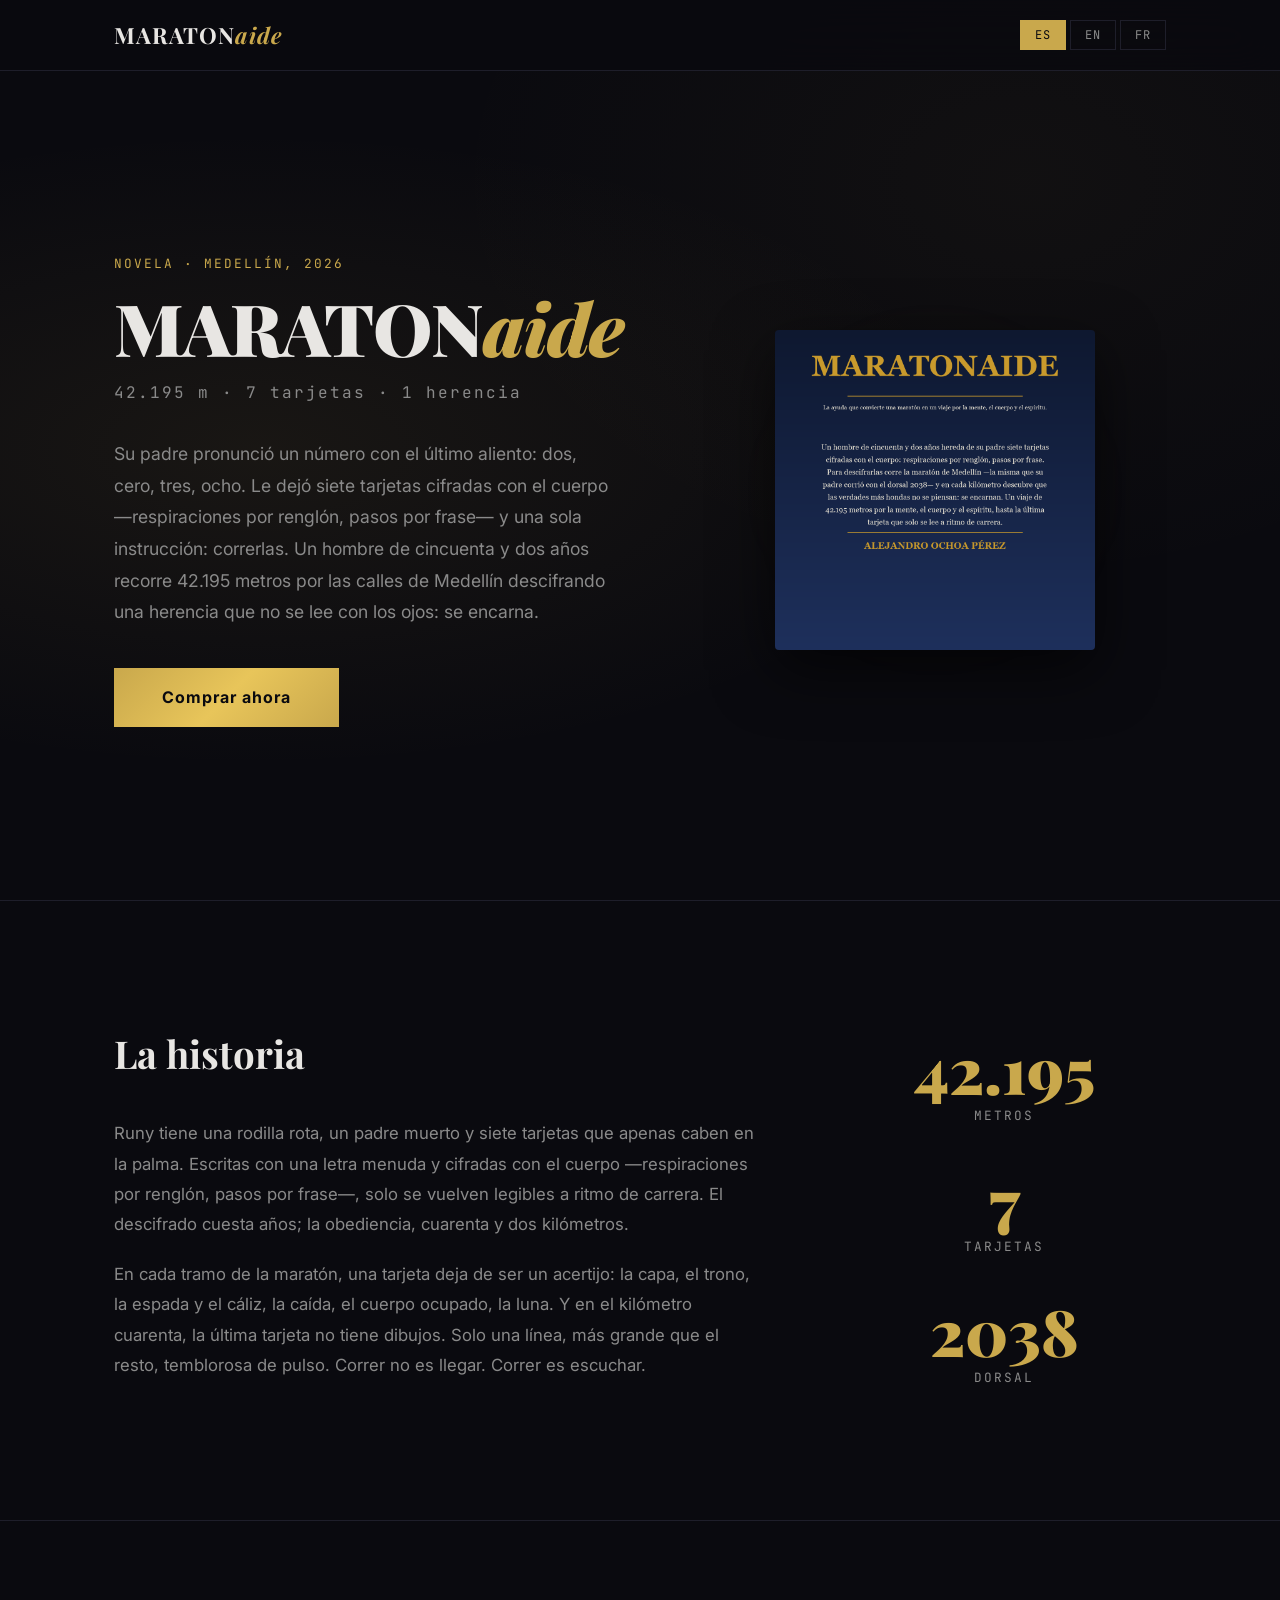
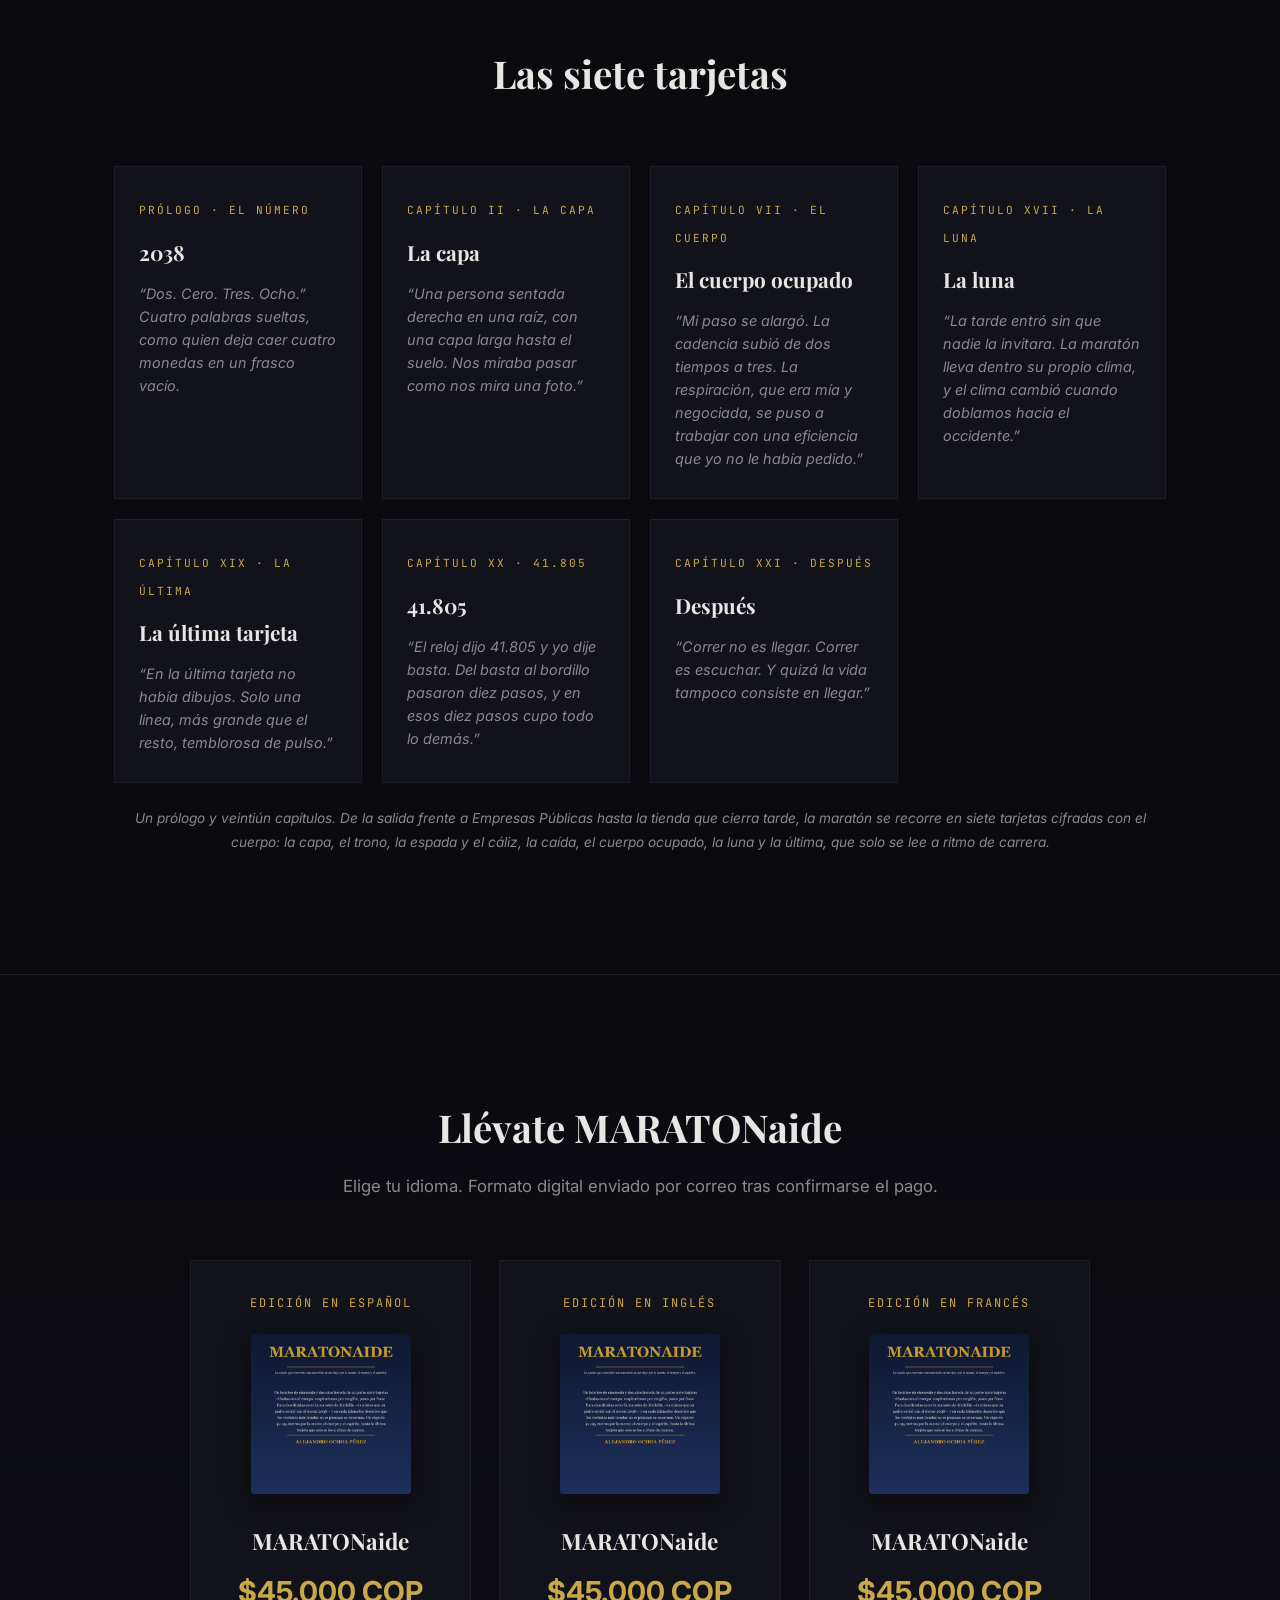
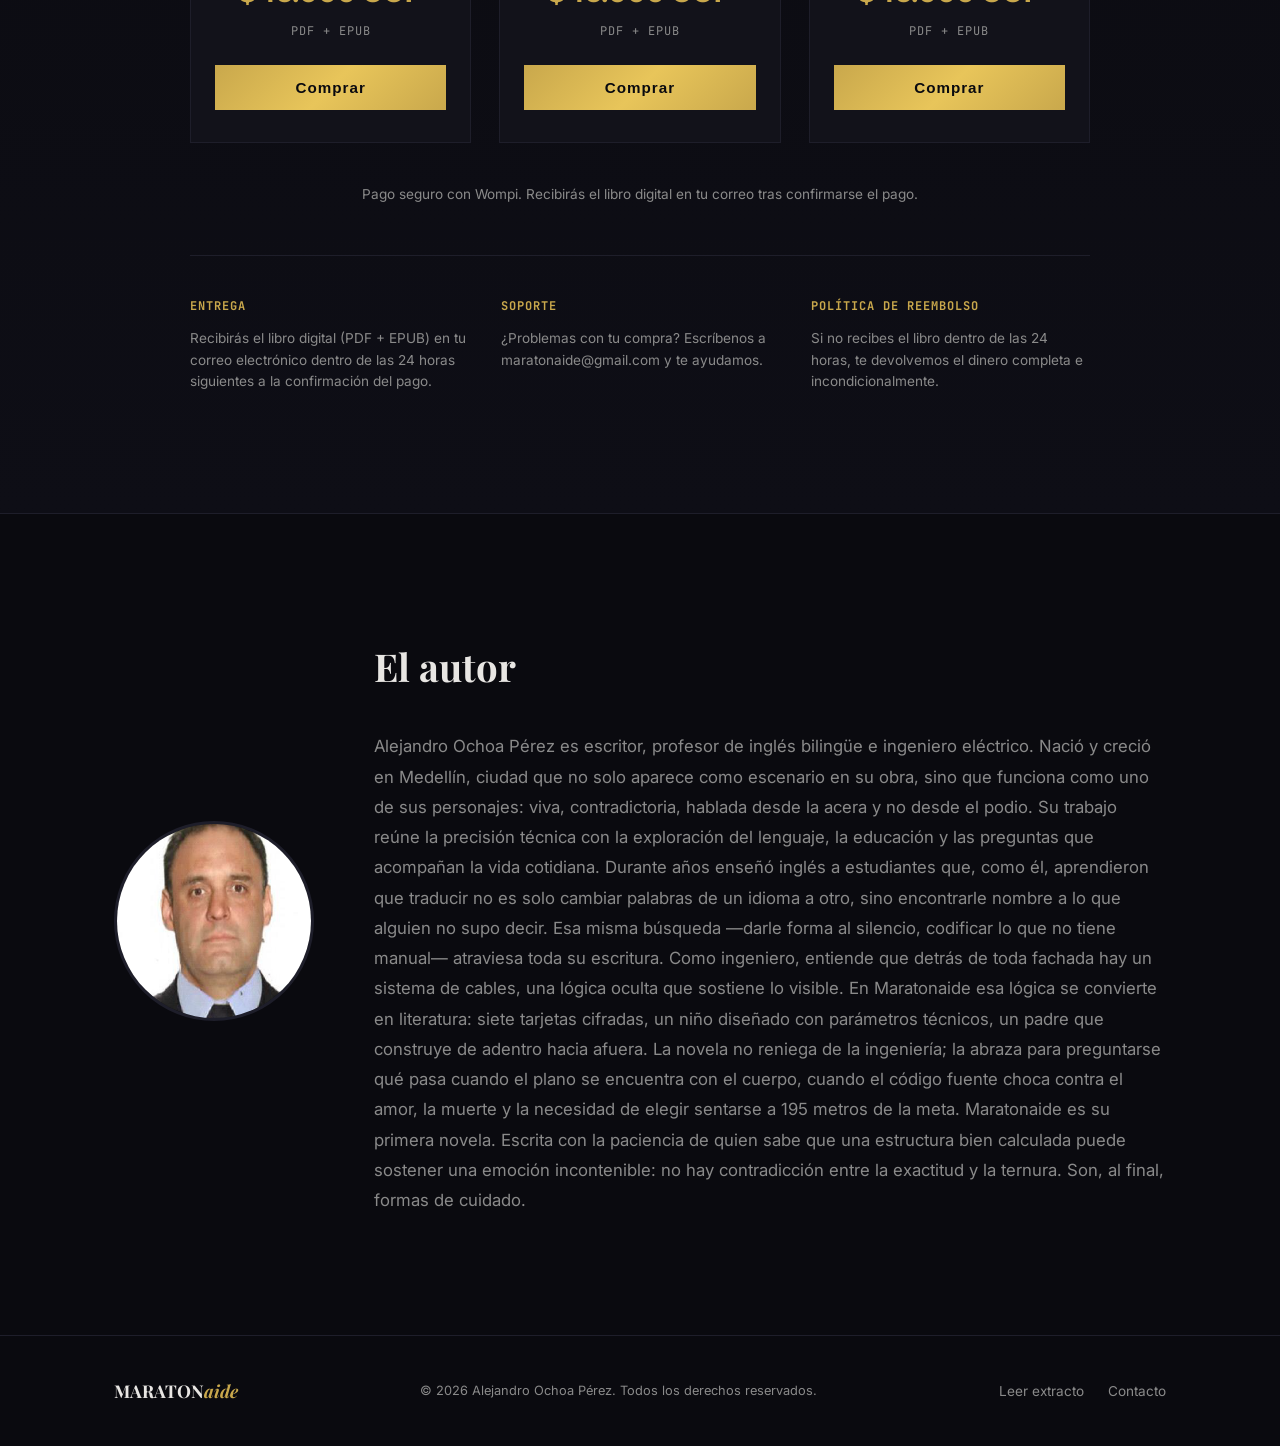
==== index.html @ 9de130ac "feat: actualizar shop a v4 — 7 tarjetas, 42.195 m, prólogo nuevo y portada" ====
<!DOCTYPE html>
<html lang="es">
<head>
    <meta charset="UTF-8">
    <meta name="viewport" content="width=device-width, initial-scale=1.0">
    <title data-es="MARATONaide — Novela" data-en="MARATONaide — A novel" data-fr="MARATONaide — Un roman">MARATONaide — Novela</title>
    <meta name="description" content="42.195 m · 7 tarjetas · 1 herencia. Un hijo descifra las tarjetas de su padre corriendo la maratón de Medellín. Compra MARATONaide en español, inglés o francés." data-es="42.195 m · 7 tarjetas · 1 herencia. Un hijo descifra las tarjetas de su padre corriendo la maratón de Medellín. Compra MARATONaide en español, inglés o francés." data-en="42.195 m · 7 cards · 1 inheritance. A son decodes his father's cards by running the Medellín marathon. Buy MARATONaide in Spanish, English, or French." data-fr="42,195 m · 7 cartes · 1 héritage. Un fils déchiffre les cartes de son père en courant le marathon de Medellín. Achetez MARATONaide en espagnol, anglais ou français.">
    <meta property="og:title" content="MARATONaide — Novela" data-es="MARATONaide — Novela" data-en="MARATONaide — A novel" data-fr="MARATONaide — Un roman">
    <meta property="og:description" content="42.195 m · 7 tarjetas · 1 herencia. Un corazón que late detrás de cada kilómetro." data-es="42.195 m · 7 tarjetas · 1 herencia. Un corazón que late detrás de cada kilómetro." data-en="42.195 m · 7 cards · 1 inheritance. A heart beating behind every kilometer." data-fr="42,195 m · 7 cartes · 1 héritage. Un cœur qui bat derrière chaque kilomètre.">
    <meta property="og:image" content="https://alejandro8aperez.github.io/Maratonaide-shop/cover.png">
    <meta property="og:type" content="website">
    <meta name="twitter:card" content="summary_large_image">
    <link rel="icon" type="image/png" href="cover.png">
    <link rel="preconnect" href="https://fonts.googleapis.com">
    <link rel="preconnect" href="https://fonts.gstatic.com" crossorigin>
    <link href="https://fonts.googleapis.com/css2?family=Playfair+Display:ital,wght@0,400;0,700;0,900;1,400&family=Inter:wght@300;400;500;600;700&family=JetBrains+Mono:wght@400;500&display=swap" rel="stylesheet">
    <link rel="stylesheet" href="css/style.css">
</head>
<body>

    <!-- NAVBAR -->
    <nav class="nav">
        <div class="nav-inner">
            <a href="#" class="nav-logo">MARATON<span>aide</span></a>
            <div class="nav-lang">
                <button class="lang-btn active" data-lang="es">ES</button>
                <button class="lang-btn" data-lang="en">EN</button>
                <button class="lang-btn" data-lang="fr">FR</button>
            </div>
        </div>
    </nav>

    <!-- HERO -->
    <section class="hero">
        <div class="hero-bg"></div>
        <div class="hero-content">
            <div class="hero-text">
                <p class="hero-tagline" data-es="Novela · Medellín, 2026" data-en="A novel · Medellín, 2026" data-fr="Un roman · Medellín, 2026">Novela · Medellín, 2026</p>
                <h1 class="hero-title">MARATON<span>aide</span></h1>
                <p class="hero-subtitle" data-es="42.195 m · 7 tarjetas · 1 herencia" data-en="42.195 m · 7 cards · 1 inheritance" data-fr="42,195 m · 7 cartes · 1 héritage">42.195 m · 7 tarjetas · 1 herencia</p>
                <p class="hero-desc" data-es="Su padre pronunció un número con el último aliento: dos, cero, tres, ocho. Le dejó siete tarjetas cifradas con el cuerpo —respiraciones por renglón, pasos por frase— y una sola instrucción: correrlas. Un hombre de cincuenta y dos años recorre 42.195 metros por las calles de Medellín descifrando una herencia que no se lee con los ojos: se encarna." data-en="His father uttered a number with his last breath: two, zero, three, eight. He left seven cards encoded with his body —breaths per line, steps per sentence— and a single instruction: run them. A fifty-two-year-old man runs 42.195 meters through the streets of Medellín, decoding an inheritance that cannot be read with the eyes: it must be lived." data-fr="Son père a prononcé un numéro avec son dernier souffle : deux, zéro, trois, huit. Il a laissé sept cartes chiffrées avec le corps —des respirations par ligne, des pas par phrase— et une seule consigne : les courir. Un homme de cinquante-deux ans parcourt 42,195 mètres dans les rues de Medellín, déchiffrant un héritage qui ne se lit pas avec les yeux : il s'incarne.">Su padre pronunció un número con el último aliento: dos, cero, tres, ocho. Le dejó siete tarjetas cifradas con el cuerpo —respiraciones por renglón, pasos por frase— y una sola instrucción: correrlas. Un hombre de cincuenta y dos años recorre 42.195 metros por las calles de Medellín descifrando una herencia que no se lee con los ojos: se encarna.</p>
                <a href="#comprar" class="hero-cta" data-es="Comprar ahora" data-en="Buy now" data-fr="Acheter maintenant">Comprar ahora</a>
            </div>
            <div class="hero-cover">
                <img src="cover.png" alt="MARATONaide — Portada" class="cover-img">
                <div class="cover-glow"></div>
            </div>
        </div>
    </section>

    <!-- ABOUT -->
    <section class="about" id="about">
        <div class="container">
            <div class="about-grid">
                <div class="about-text">
                    <h2 class="section-title" data-es="La historia" data-en="The story" data-fr="L'histoire">La historia</h2>
                    <p data-es="Runy tiene una rodilla rota, un padre muerto y siete tarjetas que apenas caben en la palma. Escritas con una letra menuda y cifradas con el cuerpo —respiraciones por renglón, pasos por frase—, solo se vuelven legibles a ritmo de carrera. El descifrado cuesta años; la obediencia, cuarenta y dos kilómetros." data-en="Runy has a broken knee, a dead father, and seven cards that barely fit in the palm of his hand. Written in small, slanted script and encoded with the body —breaths per line, steps per sentence— they only become legible at running pace. Decoding them takes years; obeying them takes forty-two kilometers." data-fr="Runy a un genou blessé, un père mort et sept cartes qui tiennent à peine dans la paume. Écrites d'une écriture menue et chiffrées avec le corps —des respirations par ligne, des pas par phrase—, elles ne deviennent lisibles qu'au rythme de la course. Les déchiffrer prend des années ; les obéir prend quarante-deux kilomètres.">Runy tiene una rodilla rota, un padre muerto y siete tarjetas que apenas caben en la palma. Escritas con una letra menuda y cifradas con el cuerpo —respiraciones por renglón, pasos por frase—, solo se vuelven legibles a ritmo de carrera. El descifrado cuesta años; la obediencia, cuarenta y dos kilómetros.</p>
                    <p data-es="En cada tramo de la maratón, una tarjeta deja de ser un acertijo: la capa, el trono, la espada y el cáliz, la caída, el cuerpo ocupado, la luna. Y en el kilómetro cuarenta, la última tarjeta no tiene dibujos. Solo una línea, más grande que el resto, temblorosa de pulso. Correr no es llegar. Correr es escuchar." data-en="Along the marathon, one card at a time stops being a riddle: the cape, the throne, the sword and the chalice, the fall, the occupied body, the moon. And at kilometer forty, the last card has no drawings. Only a line, larger than the rest, trembling with pulse. Running is not arriving. Running is listening." data-fr="Au fil du marathon, une carte après l'autre cesse d'être une énigme : la cape, le trône, l'épée et le calice, la chute, le corps occupé, la lune. Et au kilomètre quarante, la dernière carte ne porte aucun dessin. Seulement une ligne, plus grande que les autres, tremblante de pouls. Courir n'est pas arriver. Courir, c'est écouter.">En cada tramo de la maratón, una tarjeta deja de ser un acertijo: la capa, el trono, la espada y el cáliz, la caída, el cuerpo ocupado, la luna. Y en el kilómetro cuarenta, la última tarjeta no tiene dibujos. Solo una línea, más grande que el resto, temblorosa de pulso. Correr no es llegar. Correr es escuchar.</p>
                </div>
                <div class="about-stats">
                    <div class="stat">
                        <span class="stat-num">42.195</span>
                        <span class="stat-label" data-es="metros" data-en="meters" data-fr="mètres">metros</span>
                    </div>
                    <div class="stat">
                        <span class="stat-num">7</span>
                        <span class="stat-label" data-es="tarjetas" data-en="cards" data-fr="cartes">tarjetas</span>
                    </div>
                    <div class="stat">
                        <span class="stat-num">2038</span>
                        <span class="stat-label" data-es="dorsal" data-en="bib" data-fr="dossard">dorsal</span>
                    </div>
                </div>
            </div>
        </div>
    </section>

    <!-- LAS TARJETAS -->
    <section class="philosophers">
        <div class="container">
            <h2 class="section-title" data-es="Las siete tarjetas" data-en="The seven cards" data-fr="Les sept cartes">Las siete tarjetas</h2>
            <div class="phil-grid">
                <div class="phil-card">
                    <span class="phil-km" data-es="Prólogo · el número" data-en="Prologue · the number" data-fr="Prologue · le numéro">Prólogo · el número</span>
                    <h3 data-es="2038" data-en="2038" data-fr="2038">2038</h3>
                    <p class="phil-quote" data-es="&ldquo;Dos. Cero. Tres. Ocho.&rdquo; Cuatro palabras sueltas, como quien deja caer cuatro monedas en un frasco vacío." data-en="&ldquo;Two. Zero. Three. Eight.&rdquo; Four loose words, like dropping four coins into an empty jar." data-fr="&ldquo;Deux. Zéro. Trois. Huit.&rdquo; Quatre mots détachés, comme quatre pièces tombant dans un bocal vide.">&ldquo;Dos. Cero. Tres. Ocho.&rdquo; Cuatro palabras sueltas, como quien deja caer cuatro monedas en un frasco vacío.</p>
                </div>
                <div class="phil-card">
                    <span class="phil-km" data-es="Capítulo II · la capa" data-en="Chapter II · the cape" data-fr="Chapitre II · la cape">Capítulo II · la capa</span>
                    <h3 data-es="La capa" data-en="The cape" data-fr="La cape">La capa</h3>
                    <p class="phil-quote" data-es="&ldquo;Una persona sentada derecha en una raíz, con una capa larga hasta el suelo. Nos miraba pasar como nos mira una foto.&rdquo;" data-en="&ldquo;A person sitting upright on a root, a cape reaching the ground. They watched us pass as a photograph watches us.&rdquo;" data-fr="&ldquo;Une personne assise bien droite sur une racine, une cape traînant jusqu'au sol. Elle nous regardait passer comme une photo nous regarde.&rdquo;">&ldquo;Una persona sentada derecha en una raíz, con una capa larga hasta el suelo. Nos miraba pasar como nos mira una foto.&rdquo;</p>
                </div>
                <div class="phil-card">
                    <span class="phil-km" data-es="Capítulo VII · el cuerpo" data-en="Chapter VII · the body" data-fr="Chapitre VII · le corps">Capítulo VII · el cuerpo</span>
                    <h3 data-es="El cuerpo ocupado" data-en="The occupied body" data-fr="Le corps occupé">El cuerpo ocupado</h3>
                    <p class="phil-quote" data-es="&ldquo;Mi paso se alargó. La cadencia subió de dos tiempos a tres. La respiración, que era mía y negociada, se puso a trabajar con una eficiencia que yo no le había pedido.&rdquo;" data-en="&ldquo;My stride lengthened. The cadence rose from two beats to three. My breathing, mine and negotiated, started working with an efficiency I had never asked of it.&rdquo;" data-fr="&ldquo;Ma foulée s'allongea. La cadence passa de deux à trois temps. Ma respiration, mienne et négociée, se mit à travailler avec une efficacité que je ne lui avais jamais demandée.&rdquo;">&ldquo;Mi paso se alargó. La cadencia subió de dos tiempos a tres. La respiración, que era mía y negociada, se puso a trabajar con una eficiencia que yo no le había pedido.&rdquo;</p>
                </div>
                <div class="phil-card">
                    <span class="phil-km" data-es="Capítulo XVII · la luna" data-en="Chapter XVII · the moon" data-fr="Chapitre XVII · la lune">Capítulo XVII · la luna</span>
                    <h3 data-es="La luna" data-en="The moon" data-fr="La lune">La luna</h3>
                    <p class="phil-quote" data-es="&ldquo;La tarde entró sin que nadie la invitara. La maratón lleva dentro su propio clima, y el clima cambió cuando doblamos hacia el occidente.&rdquo;" data-en="&ldquo;The afternoon came in uninvited. The marathon carries its own weather, and the weather changed as we turned west.&rdquo;" data-fr="&ldquo;L'après-midi entra sans que personne ne l'invite. Le marathon porte son propre climat, et le climat changea quand nous avons tourné vers l'ouest.&rdquo;">&ldquo;La tarde entró sin que nadie la invitara. La maratón lleva dentro su propio clima, y el clima cambió cuando doblamos hacia el occidente.&rdquo;</p>
                </div>
                <div class="phil-card">
                    <span class="phil-km" data-es="Capítulo XIX · la última" data-en="Chapter XIX · the last one" data-fr="Chapitre XIX · la dernière">Capítulo XIX · la última</span>
                    <h3 data-es="La última tarjeta" data-en="The last card" data-fr="La dernière carte">La última tarjeta</h3>
                    <p class="phil-quote" data-es="&ldquo;En la última tarjeta no había dibujos. Solo una línea, más grande que el resto, temblorosa de pulso.&rdquo;" data-en="&ldquo;The last card had no drawings. Only a line, larger than the rest, trembling with pulse.&rdquo;" data-fr="&ldquo;La dernière carte ne portait aucun dessin. Seulement une ligne, plus grande que les autres, tremblante de pouls.&rdquo;">&ldquo;En la última tarjeta no había dibujos. Solo una línea, más grande que el resto, temblorosa de pulso.&rdquo;</p>
                </div>
                <div class="phil-card">
                    <span class="phil-km" data-es="Capítulo XX · 41.805" data-en="Chapter XX · 41.805" data-fr="Chapitre XX · 41,805">Capítulo XX · 41.805</span>
                    <h3 data-es="41.805" data-en="41.805" data-fr="41 805">41.805</h3>
                    <p class="phil-quote" data-es="&ldquo;El reloj dijo 41.805 y yo dije basta. Del basta al bordillo pasaron diez pasos, y en esos diez pasos cupo todo lo demás.&rdquo;" data-en="&ldquo;The clock said 41.805 and I said enough. From that enough to the curb took ten steps, and in those ten steps everything else fit.&rdquo;" data-fr="&ldquo;La montre dit 41 805 et je dis ça suffit. Du suffit au trottoir, dix pas, et dans ces dix pas tiendrait tout le reste.&rdquo;">&ldquo;El reloj dijo 41.805 y yo dije basta. Del basta al bordillo pasaron diez pasos, y en esos diez pasos cupo todo lo demás.&rdquo;</p>
                </div>
                <div class="phil-card">
                    <span class="phil-km" data-es="Capítulo XXI · después" data-en="Chapter XXI · after" data-fr="Chapitre XXI · après">Capítulo XXI · después</span>
                    <h3 data-es="Después" data-en="After" data-fr="Après">Después</h3>
                    <p class="phil-quote" data-es="&ldquo;Correr no es llegar. Correr es escuchar. Y quizá la vida tampoco consiste en llegar.&rdquo;" data-en="&ldquo;Running is not arriving. Running is listening. And perhaps life is not about arriving either.&rdquo;" data-fr="&ldquo;Courir n'est pas arriver. Courir, c'est écouter. Et peut-être la vie non plus ne consiste-t-elle pas à arriver.&rdquo;">&ldquo;Correr no es llegar. Correr es escuchar. Y quizá la vida tampoco consiste en llegar.&rdquo;</p>
                </div>
            </div>
            <p class="phil-more" data-es="Un prólogo y veintiún capítulos. De la salida frente a Empresas Públicas hasta la tienda que cierra tarde, la maratón se recorre en siete tarjetas cifradas con el cuerpo: la capa, el trono, la espada y el cáliz, la caída, el cuerpo ocupado, la luna y la última, que solo se lee a ritmo de carrera." data-en="A prologue and twenty-one chapters. From the start in front of Empresas Públicas to the shop that closes late, the marathon unfolds in seven cards encoded with the body: the cape, the throne, the sword and the chalice, the fall, the occupied body, the moon, and the last one, readable only at running pace." data-fr="Un prologue et vingt-et-un chapitres. Du départ devant Empresas Públicas jusqu'à la boutique qui ferme tard, le marathon se déroule en sept cartes chiffrées avec le corps : la cape, le trône, l'épée et le calice, la chute, le corps occupé, la lune et la dernière, lisible seulement au rythme de la course.">Un prólogo y veintiún capítulos. De la salida frente a Empresas Públicas hasta la tienda que cierra tarde, la maratón se recorre en siete tarjetas cifradas con el cuerpo: la capa, el trono, la espada y el cáliz, la caída, el cuerpo ocupado, la luna y la última, que solo se lee a ritmo de carrera.</p>
        </div>
    </section>

    <!-- BUY -->
    <section class="buy" id="comprar">
        <div class="container">
            <h2 class="section-title" data-es="Llévate MARATONaide" data-en="Take MARATONaide home" data-fr="Emportez MARATONaide">Llévate MARATONaide</h2>
            <p class="buy-subtitle" data-es="Elige tu idioma. Formato digital enviado por correo tras confirmarse el pago." data-en="Choose your language. Digital format sent by email once payment is confirmed." data-fr="Choisissez votre langue. Format numérique envoyé par e-mail une fois le paiement confirmé.">Elige tu idioma. Formato digital enviado por correo tras confirmarse el pago.</p>

            <div class="buy-cards">
                <!-- Spanish -->
                <div class="buy-card">
                    <div class="buy-card-lang" data-es="Edición en español" data-en="Spanish edition" data-fr="Édition espagnole">Edición en español</div>
                    <div class="buy-card-cover">
                        <img src="cover.png" alt="MARATONaide — Español">
                    </div>
                    <h3>MARATONaide</h3>
                    <p class="buy-card-price" data-es="$45.000 COP" data-en="Price at Wompi" data-fr="Prix sur Wompi">$45.000 COP</p>
                    <p class="buy-card-format" data-es="PDF + EPUB" data-en="PDF + EPUB" data-fr="PDF + EPUB">PDF + EPUB</p>
                    <button class="buy-btn" data-product="maratonaide-es" onclick="checkout('es')">
                        <span data-es="Comprar" data-en="Buy" data-fr="Acheter">Comprar</span>
                    </button>
                </div>

                <!-- English -->
                <div class="buy-card">
                    <div class="buy-card-lang" data-es="Edición en inglés" data-en="English edition" data-fr="Édition anglaise">Edición en inglés</div>
                    <div class="buy-card-cover">
                        <img src="cover.png" alt="MARATONaide — English">
                    </div>
                    <h3>MARATONaide</h3>
                    <p class="buy-card-price" data-es="$45.000 COP" data-en="$45.000 COP" data-fr="$45.000 COP">$45.000 COP</p>
                    <p class="buy-card-format" data-es="PDF + EPUB" data-en="PDF + EPUB" data-fr="PDF + EPUB">PDF + EPUB</p>
                    <button class="buy-btn" data-product="maratonaide-en" onclick="checkout('en')">
                        <span data-es="Comprar" data-en="Buy" data-fr="Acheter">Comprar</span>
                    </button>
                </div>

                <!-- French -->
                <div class="buy-card">
                    <div class="buy-card-lang" data-es="Edición en francés" data-en="French edition" data-fr="Édition française">Edición en francés</div>
                    <div class="buy-card-cover">
                        <img src="cover.png" alt="MARATONaide — Français">
                    </div>
                    <h3>MARATONaide</h3>
                    <p class="buy-card-price" data-es="$45.000 COP" data-en="$45.000 COP" data-fr="$45.000 COP">$45.000 COP</p>
                    <p class="buy-card-format" data-es="PDF + EPUB" data-en="PDF + EPUB" data-fr="PDF + EPUB">PDF + EPUB</p>
                    <button class="buy-btn" data-product="maratonaide-fr" onclick="checkout('fr')">
                        <span data-es="Comprar" data-en="Buy" data-fr="Acheter">Comprar</span>
                    </button>
                </div>
            </div>

            <p class="buy-note" data-es="Pago seguro con Wompi. Recibirás el libro digital en tu correo tras confirmarse el pago." data-en="Secure payment with Wompi. You will receive the digital book by email once payment is confirmed." data-fr="Paiement sécurisé avec Wompi. Vous recevrez le livre numérique par e-mail une fois le paiement confirmé.">Pago seguro con Wompi. Recibirás el libro digital en tu correo tras confirmarse el pago.</p>

            <div class="delivery-info">
                <div class="delivery-item">
                    <h4 data-es="Entrega" data-en="Delivery" data-fr="Livraison">Entrega</h4>
                    <p data-es="Recibirás el libro digital (PDF + EPUB) en tu correo electrónico dentro de las 24 horas siguientes a la confirmación del pago." data-en="You will receive the digital book (PDF + EPUB) in your email within 24 hours of payment confirmation." data-fr="Vous recevrez le livre numérique (PDF + EPUB) dans votre e-mail dans les 24 heures suivant la confirmation du paiement.">Recibirás el libro digital (PDF + EPUB) en tu correo electrónico dentro de las 24 horas siguientes a la confirmación del pago.</p>
                </div>
                <div class="delivery-item">
                    <h4 data-es="Soporte" data-en="Support" data-fr="Support">Soporte</h4>
                    <p data-es="¿Problemas con tu compra? Escríbenos a maratonaide@gmail.com y te ayudamos." data-en="Problems with your purchase? Write to us at maratonaide@gmail.com and we'll help." data-fr="Problème avec votre achat ? Écrivez-nous à maratonaide@gmail.com et nous vous aiderons.">¿Problemas con tu compra? Escríbenos a maratonaide@gmail.com y te ayudamos.</p>
                </div>
                <div class="delivery-item">
                    <h4 data-es="Política de reembolso" data-en="Refund policy" data-fr="Politique de remboursement">Política de reembolso</h4>
                    <p data-es="Si no recibes el libro dentro de las 24 horas, te devolvemos el dinero completa e incondicionalmente." data-en="If you don't receive the book within 24 hours, we will refund your money in full and unconditionally." data-fr="Si vous ne recevez pas le livre sous 24 heures, nous vous rembourserons intégralement et sans condition.">Si no recibes el libro dentro de las 24 horas, te devolvemos el dinero completa e incondicionalmente.</p>
                </div>
            </div>
        </div>
    </section>

    <!-- AUTHOR -->
    <section class="author">
        <div class="container">
            <div class="author-grid">
                <div class="author-img">
                    <img src="author.png" alt="Alejandro Ochoa Pérez">
                </div>
                <div class="author-text">
                    <h2 class="section-title" data-es="El autor" data-en="The author" data-fr="L'auteur">El autor</h2>
                    <p data-es="Alejandro Ochoa Pérez es escritor, profesor de inglés bilingüe e ingeniero eléctrico. Nació y creció en Medellín, ciudad que no solo aparece como escenario en su obra, sino que funciona como uno de sus personajes: viva, contradictoria, hablada desde la acera y no desde el podio. Su trabajo reúne la precisión técnica con la exploración del lenguaje, la educación y las preguntas que acompañan la vida cotidiana. Durante años enseñó inglés a estudiantes que, como él, aprendieron que traducir no es solo cambiar palabras de un idioma a otro, sino encontrarle nombre a lo que alguien no supo decir. Esa misma búsqueda —darle forma al silencio, codificar lo que no tiene manual— atraviesa toda su escritura. Como ingeniero, entiende que detrás de toda fachada hay un sistema de cables, una lógica oculta que sostiene lo visible. En Maratonaide esa lógica se convierte en literatura: siete tarjetas cifradas, un niño diseñado con parámetros técnicos, un padre que construye de adentro hacia afuera. La novela no reniega de la ingeniería; la abraza para preguntarse qué pasa cuando el plano se encuentra con el cuerpo, cuando el código fuente choca contra el amor, la muerte y la necesidad de elegir sentarse a 195 metros de la meta. Maratonaide es su primera novela. Escrita con la paciencia de quien sabe que una estructura bien calculada puede sostener una emoción incontenible: no hay contradicción entre la exactitud y la ternura. Son, al final, formas de cuidado." data-en="Alejandro Ochoa Pérez is a writer, a bilingual English teacher, and an electrical engineer. He was born and raised in Medellín, a city that is not just the setting of his work but functions as one of its characters: alive, contradictory, spoken from the sidewalk rather than the podium. His work brings together technical precision with an exploration of language, education, and the questions that accompany everyday life. For years he taught English to students who, like him, learned that translating is not just changing words from one language to another — it is giving a name to what someone could not say. That same search —giving shape to silence, encoding what has no manual— runs through all his writing. As an engineer, he understands that behind every façade lies a system of wires, a hidden logic holding the visible together. In Maratonaide that logic becomes literature: seven encoded cards, a boy designed with technical parameters, a father who builds from the inside out. The novel does not renounce engineering; it embraces it to ask what happens when the blueprint meets the body, when source code collides with love, death, and the need to choose to sit 195 meters from the finish line. Maratonaide is his first novel. Written with the patience of one who knows a well-calculated structure can hold an unstoppable emotion: there is no contradiction between exactness and tenderness. In the end, they are both forms of care." data-fr="Alejandro Ochoa Pérez est écrivain, professeur d'anglais bilingue et ingénieur électricien. Il est né et a grandi à Medellín, une ville qui n'est pas seulement le décor de son œuvre mais fonctionne comme un de ses personnages : vivante, contradictoire, parlée depuis le trottoir et non depuis l'estrade. Son travail réunit la précision technique et l'exploration du langage, de l'éducation et des questions qui accompagnent la vie quotidienne. Pendant des années, il a enseigné l'anglais à des étudiants qui, comme lui, ont appris que traduire ne consiste pas seulement à changer des mots d'une langue à l'autre, mais à donner un nom à ce que quelqu'un n'a pas su dire. Cette même quête —donner forme au silence, encoder ce qui n'a pas de manuel— traverse toute son écriture. En tant qu'ingénieur, il comprend que derrière chaque façade se cache un système de câbles, une logique invisible qui soutient le visible. Dans Maratonaide, cette logique devient littérature : sept cartes chiffrées, un enfant conçu avec des paramètres techniques, un père qui construit de l'intérieur vers l'extérieur. Le roman ne renie pas l'ingénierie ; il l'embrasse pour se demander ce qui se passe quand le plan rencontre le corps, quand le code source se heurte à l'amour, à la mort et à la nécessité de choisir de s'asseoir à 195 mètres de l'arrivée. Maratonaide est son premier roman. Écrit avec la patience de celui qui sait qu'une structure bien calculée peut soutenir une émotion irrépressible : il n'y a pas de contradiction entre l'exactitude et la tendresse. Ce sont, au final, des formes de soin.">Alejandro Ochoa Pérez es escritor, profesor de inglés bilingüe e ingeniero eléctrico. Nació y creció en Medellín, ciudad que no solo aparece como escenario en su obra, sino que funciona como uno de sus personajes: viva, contradictoria, hablada desde la acera y no desde el podio. Su trabajo reúne la precisión técnica con la exploración del lenguaje, la educación y las preguntas que acompañan la vida cotidiana. Durante años enseñó inglés a estudiantes que, como él, aprendieron que traducir no es solo cambiar palabras de un idioma a otro, sino encontrarle nombre a lo que alguien no supo decir. Esa misma búsqueda —darle forma al silencio, codificar lo que no tiene manual— atraviesa toda su escritura. Como ingeniero, entiende que detrás de toda fachada hay un sistema de cables, una lógica oculta que sostiene lo visible. En Maratonaide esa lógica se convierte en literatura: siete tarjetas cifradas, un niño diseñado con parámetros técnicos, un padre que construye de adentro hacia afuera. La novela no reniega de la ingeniería; la abraza para preguntarse qué pasa cuando el plano se encuentra con el cuerpo, cuando el código fuente choca contra el amor, la muerte y la necesidad de elegir sentarse a 195 metros de la meta. Maratonaide es su primera novela. Escrita con la paciencia de quien sabe que una estructura bien calculada puede sostener una emoción incontenible: no hay contradicción entre la exactitud y la ternura. Son, al final, formas de cuidado.</p>
                </div>
            </div>
        </div>
    </section>

    <!-- FOOTER -->
    <footer class="footer">
        <div class="container">
            <div class="footer-inner">
                <p class="footer-logo">MARATON<span>aide</span></p>
                <p class="footer-copy" data-es="&copy; 2026 Alejandro Ochoa Pérez. Todos los derechos reservados." data-en="&copy; 2026 Alejandro Ochoa Pérez. All rights reserved." data-fr="&copy; 2026 Alejandro Ochoa Pérez. Tous droits réservés.">&copy; 2026 Alejandro Ochoa Pérez. Todos los derechos reservados.</p>
                <div class="footer-links">
                    <a href="prologo.html" data-es="Leer extracto" data-en="Read excerpt" data-fr="Lire un extrait">Leer extracto</a>
                    <a href="mailto:maratonaide@gmail.com" data-es="Contacto" data-en="Contact" data-fr="Contact">Contacto</a>
                </div>
            </div>
        </div>
    </footer>

    <!-- ORDER MODAL -->
    <div id="order-modal" class="modal" style="display:none;" role="dialog" aria-modal="true" aria-labelledby="order-modal-title">
        <div class="modal-overlay" onclick="closeModal()"></div>
        <div class="modal-content">
            <button class="modal-close" type="button" aria-label="Cerrar" data-aria-label-es="Cerrar" data-aria-label-en="Close" data-aria-label-fr="Fermer" onclick="closeModal()">&times;</button>
            <h3 id="order-modal-title" class="modal-title" data-es="Completar pedido" data-en="Complete order" data-fr="Finaliser la commande">Completar pedido</h3>
            <p class="modal-subtitle" data-es="Indica a qué correo enviaremos tu libro digital cuando Wompi confirme el pago." data-en="Tell us where to send your digital book once Wompi confirms payment." data-fr="Indiquez où envoyer votre livre numérique une fois le paiement confirmé par Wompi.">Indica a qué correo enviaremos tu libro digital cuando Wompi confirme el pago.</p>

            <form id="order-form" onsubmit="submitOrder(event)">
                <input type="hidden" id="order-lang" value="es">
                <input type="hidden" id="order-product" value="">

                <div class="form-group">
                    <label for="order-name" data-es="Nombre completo" data-en="Full name" data-fr="Nom complet">Nombre completo</label>
                    <input type="text" id="order-name" required autocomplete="name" placeholder="Tu nombre" data-placeholder-es="Tu nombre" data-placeholder-en="Your name" data-placeholder-fr="Votre nom">
                </div>

                <div class="form-group">
                    <label for="order-email" data-es="Correo electrónico" data-en="Email" data-fr="E-mail">Correo electrónico</label>
                    <input type="email" id="order-email" required autocomplete="email" placeholder="tu@correo.com" data-placeholder-es="tu@correo.com" data-placeholder-en="you@email.com" data-placeholder-fr="vous@e-mail.com">
                </div>

                <div class="form-group">
                    <label for="order-phone" data-es="Teléfono" data-en="Phone" data-fr="Téléphone">Teléfono</label>
                    <input type="tel" id="order-phone" autocomplete="tel" placeholder="+57 300 123 4567" data-placeholder-es="+57 300 123 4567" data-placeholder-en="Optional" data-placeholder-fr="Facultatif">
                </div>

                <div class="form-group form-consent">
                    <label class="consent-label"><input type="checkbox" id="order-consent" required> <span data-es="Autorizo el uso de mis datos para gestionar este pedido." data-en="I authorize the use of my details to process this order." data-fr="J'autorise l'utilisation de mes données pour traiter cette commande.">Autorizo el uso de mis datos para gestionar este pedido.</span></label>
                </div>

                <div class="form-summary">
                    <span data-es="Total:" data-en="Total:" data-fr="Total :">Total:</span>
                    <span class="form-total" data-es="$45.000 COP" data-en="$45.000 COP" data-fr="$45.000 COP">$45.000 COP</span>
                </div>

                <button type="submit" class="buy-btn modal-submit">
                    <span data-es="Continuar al pago" data-en="Proceed to payment" data-fr="Procéder au paiement">Continuar al pago</span>
                </button>

                <p class="modal-note" data-es="Serás redirigido a Wompi para pagar con tarjeta, PSE o Nequi. No se realiza ningún cobro en esta página." data-en="You will be redirected to Wompi to pay by card, PSE or Nequi. No charge is made on this page." data-fr="Vous serez redirigé vers Wompi pour payer par carte, PSE ou Nequi. Aucun paiement n'est effectué sur cette page.">Serás redirigido a Wompi para pagar con tarjeta, PSE o Nequi. No se realiza ningún cobro en esta página.</p>
                <p id="form-status" class="form-status" role="alert" aria-live="polite"></p>
            </form>
        </div>
    </div>

    <script src="js/lang.js"></script>
    <script src="js/checkout.js"></script>
</body>
</html>
---- css/style.css ----
/* ============================================
   MARATONaide — Sales Page Styles
   ============================================ */

:root {
    --bg: #0a0a0f;
    --bg-card: #12121a;
    --bg-card-hover: #1a1a26;
    --text: #e8e6e3;
    --text-muted: #8a8a8a;
    --accent: #c9a84c;
    --accent-glow: #c9a84c33;
    --accent-dark: #8a6d2b;
    --border: #1e1e2a;
    --gradient: linear-gradient(135deg, #c9a84c 0%, #e8c55a 50%, #c9a84c 100%);
}

* {
    margin: 0;
    padding: 0;
    box-sizing: border-box;
}

html {
    scroll-behavior: smooth;
}

body {
    font-family: 'Inter', -apple-system, sans-serif;
    background: var(--bg);
    color: var(--text);
    line-height: 1.7;
    -webkit-font-smoothing: antialiased;
}

.container {
    max-width: 1100px;
    margin: 0 auto;
    padding: 0 24px;
}

/* NAV */
.nav {
    position: fixed;
    top: 0;
    left: 0;
    right: 0;
    z-index: 100;
    background: rgba(10, 10, 15, 0.85);
    backdrop-filter: blur(20px);
    border-bottom: 1px solid var(--border);
}

.nav-inner {
    max-width: 1100px;
    margin: 0 auto;
    padding: 16px 24px;
    display: flex;
    justify-content: space-between;
    align-items: center;
}

.nav-logo {
    font-family: 'Playfair Display', serif;
    font-size: 1.4rem;
    font-weight: 700;
    color: var(--text);
    text-decoration: none;
    letter-spacing: 1px;
}

.nav-logo span {
    color: var(--accent);
    font-style: italic;
}

.nav-lang {
    display: flex;
    gap: 4px;
}

.lang-btn {
    background: transparent;
    border: 1px solid var(--border);
    color: var(--text-muted);
    padding: 6px 14px;
    font-family: 'JetBrains Mono', monospace;
    font-size: 0.75rem;
    cursor: pointer;
    transition: all 0.3s;
    letter-spacing: 1px;
}

.lang-btn:hover {
    border-color: var(--accent);
    color: var(--accent);
}

.lang-btn.active {
    background: var(--accent);
    border-color: var(--accent);
    color: var(--bg);
}

/* HERO */
.hero {
    min-height: 100vh;
    display: flex;
    align-items: center;
    position: relative;
    overflow: hidden;
    padding-top: 80px;
}

.hero-bg {
    position: absolute;
    inset: 0;
    background:
        radial-gradient(ellipse at 20% 50%, rgba(201, 168, 76, 0.08) 0%, transparent 50%),
        radial-gradient(ellipse at 80% 20%, rgba(201, 168, 76, 0.04) 0%, transparent 40%);
}

.hero-content {
    max-width: 1100px;
    margin: 0 auto;
    padding: 0 24px;
    display: grid;
    grid-template-columns: 1fr 1fr;
    gap: 80px;
    align-items: center;
    position: relative;
    z-index: 1;
}

.hero-tagline {
    font-family: 'JetBrains Mono', monospace;
    font-size: 0.8rem;
    color: var(--accent);
    letter-spacing: 2px;
    text-transform: uppercase;
    margin-bottom: 16px;
}

.hero-title {
    font-family: 'Playfair Display', serif;
    font-size: 4.5rem;
    font-weight: 900;
    line-height: 1;
    margin-bottom: 16px;
    letter-spacing: -1px;
}

.hero-title span {
    color: var(--accent);
    font-style: italic;
}

.hero-subtitle {
    font-family: 'JetBrains Mono', monospace;
    font-size: 1rem;
    color: var(--text-muted);
    margin-bottom: 32px;
    letter-spacing: 2px;
}

.hero-desc {
    font-size: 1.1rem;
    color: var(--text-muted);
    line-height: 1.8;
    margin-bottom: 40px;
    max-width: 500px;
}

.hero-cta {
    display: inline-block;
    padding: 16px 48px;
    background: var(--gradient);
    color: var(--bg);
    font-weight: 700;
    font-size: 1rem;
    text-decoration: none;
    letter-spacing: 1px;
    transition: all 0.3s;
    border: none;
    cursor: pointer;
}

.hero-cta:hover {
    transform: translateY(-2px);
    box-shadow: 0 8px 32px var(--accent-glow);
}

.hero-cover {
    position: relative;
    display: flex;
    justify-content: center;
}

.cover-img {
    width: 320px;
    height: auto;
    border-radius: 4px;
    box-shadow: 0 20px 60px rgba(0, 0, 0, 0.6);
    position: relative;
    z-index: 1;
}

.cover-glow {
    position: absolute;
    width: 280px;
    height: 280px;
    background: radial-gradient(circle, var(--accent-glow) 0%, transparent 70%);
    top: 50%;
    left: 50%;
    transform: translate(-50%, -50%);
    z-index: 0;
    filter: blur(40px);
}

/* ABOUT */
.about {
    padding: 120px 0;
    border-top: 1px solid var(--border);
}

.about-grid {
    display: grid;
    grid-template-columns: 2fr 1fr;
    gap: 80px;
    align-items: start;
}

.section-title {
    font-family: 'Playfair Display', serif;
    font-size: 2.4rem;
    font-weight: 700;
    margin-bottom: 32px;
    color: var(--text);
}

.about-text p {
    font-size: 1.05rem;
    color: var(--text-muted);
    margin-bottom: 20px;
    line-height: 1.8;
}

.about-highlight {
    color: var(--accent) !important;
    font-style: italic;
    font-family: 'Playfair Display', serif;
    font-size: 1.2rem !important;
}

.about-stats {
    display: flex;
    flex-direction: column;
    gap: 40px;
    padding-top: 16px;
}

.stat {
    text-align: center;
}

.stat-num {
    display: block;
    font-family: 'Playfair Display', serif;
    font-size: 4rem;
    font-weight: 900;
    color: var(--accent);
    line-height: 1;
}

.stat-label {
    font-family: 'JetBrains Mono', monospace;
    font-size: 0.8rem;
    color: var(--text-muted);
    letter-spacing: 2px;
    text-transform: uppercase;
}

/* PHILOSOPHERS */
.philosophers {
    padding: 120px 0;
    border-top: 1px solid var(--border);
}

.philosophers .section-title {
    text-align: center;
    margin-bottom: 60px;
}

.phil-grid {
    display: grid;
    grid-template-columns: repeat(4, 1fr);
    gap: 20px;
}

.phil-card {
    background: var(--bg-card);
    border: 1px solid var(--border);
    padding: 28px 24px;
    transition: all 0.3s;
    position: relative;
}

.phil-card:hover {
    background: var(--bg-card-hover);
    border-color: var(--accent);
    transform: translateY(-4px);
}

.phil-km {
    font-family: 'JetBrains Mono', monospace;
    font-size: 0.7rem;
    color: var(--accent);
    letter-spacing: 2px;
    text-transform: uppercase;
}

.phil-card h3 {
    font-family: 'Playfair Display', serif;
    font-size: 1.3rem;
    margin: 12px 0;
    color: var(--text);
}

.phil-quote {
    font-size: 0.9rem;
    color: var(--text-muted);
    font-style: italic;
    line-height: 1.6;
}

.phil-more {
    text-align: center;
    color: var(--text-muted);
    font-size: 0.85rem;
    margin-top: 24px;
    font-style: italic;
}

/* BUY */
.buy {
    padding: 120px 0;
    border-top: 1px solid var(--border);
    background: linear-gradient(180deg, var(--bg) 0%, #0e0e16 100%);
}

.buy .section-title {
    text-align: center;
    margin-bottom: 12px;
}

.buy-subtitle {
    text-align: center;
    color: var(--text-muted);
    margin-bottom: 60px;
    font-size: 1.05rem;
}

.buy-cards {
    display: grid;
    grid-template-columns: repeat(3, 1fr);
    gap: 28px;
    max-width: 900px;
    margin: 0 auto 40px;
}

.buy-card {
    background: var(--bg-card);
    border: 1px solid var(--border);
    padding: 32px 24px;
    text-align: center;
    transition: all 0.3s;
}

.buy-card:hover {
    border-color: var(--accent);
    transform: translateY(-4px);
    box-shadow: 0 12px 40px rgba(0, 0, 0, 0.4);
}

.buy-card-lang {
    font-family: 'JetBrains Mono', monospace;
    font-size: 0.75rem;
    color: var(--accent);
    letter-spacing: 2px;
    text-transform: uppercase;
    margin-bottom: 20px;
}

.buy-card-cover img {
    width: 160px;
    height: auto;
    border-radius: 3px;
    box-shadow: 0 8px 24px rgba(0, 0, 0, 0.5);
    margin-bottom: 20px;
}

.buy-card h3 {
    font-family: 'Playfair Display', serif;
    font-size: 1.4rem;
    margin-bottom: 8px;
}

.buy-card-price {
    font-size: 1.8rem;
    font-weight: 700;
    color: var(--accent);
    margin-bottom: 4px;
}

.buy-card-format {
    font-family: 'JetBrains Mono', monospace;
    font-size: 0.75rem;
    color: var(--text-muted);
    letter-spacing: 1px;
    margin-bottom: 24px;
}

.buy-btn {
    display: inline-block;
    width: 100%;
    padding: 14px 32px;
    background: var(--gradient);
    color: var(--bg);
    font-weight: 700;
    font-size: 0.95rem;
    border: none;
    cursor: pointer;
    letter-spacing: 1px;
    transition: all 0.3s;
}

.buy-btn:hover {
    transform: translateY(-2px);
    box-shadow: 0 6px 24px var(--accent-glow);
}

.buy-note {
    text-align: center;
    color: var(--text-muted);
    font-size: 0.85rem;
}

.delivery-info {
    display: grid;
    grid-template-columns: repeat(3, 1fr);
    gap: 32px;
    margin-top: 48px;
    padding-top: 40px;
    border-top: 1px solid var(--border);
    max-width: 900px;
    margin-left: auto;
    margin-right: auto;
}

.delivery-item h4 {
    font-family: 'JetBrains Mono', monospace;
    font-size: 0.75rem;
    color: var(--accent);
    letter-spacing: 1px;
    text-transform: uppercase;
    margin-bottom: 12px;
}

.delivery-item p {
    color: var(--text-muted);
    font-size: 0.85rem;
    line-height: 1.6;
}

/* AUTHOR */
.author {
    padding: 120px 0;
    border-top: 1px solid var(--border);
}

.author-grid {
    display: grid;
    grid-template-columns: 200px 1fr;
    gap: 60px;
    align-items: center;
}

.author-img img {
    width: 200px;
    height: 200px;
    border-radius: 50%;
    object-fit: cover;
    border: 3px solid var(--border);
}

.author-text p {
    font-size: 1.05rem;
    color: var(--text-muted);
    line-height: 1.8;
}

/* FOOTER */
.footer {
    padding: 40px 0;
    border-top: 1px solid var(--border);
}

.footer-inner {
    display: flex;
    justify-content: space-between;
    align-items: center;
}

.footer-logo {
    font-family: 'Playfair Display', serif;
    font-size: 1.1rem;
    font-weight: 700;
}

.footer-logo span {
    color: var(--accent);
    font-style: italic;
}

.footer-copy {
    color: var(--text-muted);
    font-size: 0.8rem;
}

.footer-links {
    display: flex;
    gap: 24px;
}

.footer-links a {
    color: var(--text-muted);
    text-decoration: none;
    font-size: 0.85rem;
    transition: color 0.3s;
}

.footer-links a:hover {
    color: var(--accent);
}

/* MODAL */
.modal {
    position: fixed;
    inset: 0;
    z-index: 1000;
    display: flex;
    align-items: center;
    justify-content: center;
    padding: 24px;
}

.modal-overlay {
    position: absolute;
    inset: 0;
    background: rgba(0, 0, 0, 0.8);
    backdrop-filter: blur(8px);
}

.modal-content {
    position: relative;
    background: var(--bg-card);
    border: 1px solid var(--border);
    padding: 40px 36px;
    max-width: 480px;
    width: 100%;
    max-height: 90vh;
    overflow-y: auto;
    z-index: 1;
}

.modal-close {
    position: absolute;
    top: 16px;
    right: 16px;
    background: none;
    border: none;
    color: var(--text-muted);
    font-size: 1.5rem;
    cursor: pointer;
    transition: color 0.3s;
    line-height: 1;
}

.modal-close:hover {
    color: var(--accent);
}

.modal-title {
    font-family: 'Playfair Display', serif;
    font-size: 1.6rem;
    margin-bottom: 8px;
    color: var(--text);
}

.modal-subtitle {
    color: var(--text-muted);
    font-size: 0.9rem;
    margin-bottom: 28px;
    line-height: 1.6;
}

.form-group {
    margin-bottom: 16px;
}

.form-group label {
    display: block;
    font-family: 'JetBrains Mono', monospace;
    font-size: 0.75rem;
    color: var(--accent);
    letter-spacing: 1px;
    text-transform: uppercase;
    margin-bottom: 6px;
}

.form-group input {
    width: 100%;
    padding: 12px 14px;
    background: var(--bg);
    border: 1px solid var(--border);
    color: var(--text);
    font-family: 'Inter', sans-serif;
    font-size: 0.95rem;
    transition: border-color 0.3s;
    outline: none;
}

.form-group input:focus {
    border-color: var(--accent);
}

.form-group input::placeholder {
    color: var(--text-muted);
    opacity: 0.5;
}

.form-consent {
    margin-top: 20px;
}

.consent-label {
    display: flex !important;
    align-items: flex-start;
    gap: 10px;
    color: var(--text-muted) !important;
    font-family: 'Inter', sans-serif !important;
    font-size: 0.82rem !important;
    font-weight: 400;
    letter-spacing: normal !important;
    line-height: 1.5;
    text-transform: none !important;
}

.consent-label input {
    width: auto !important;
    margin-top: 4px;
    accent-color: var(--accent);
}

.form-row {
    display: grid;
    grid-template-columns: 2fr 1fr;
    gap: 12px;
}

.form-summary {
    display: flex;
    justify-content: space-between;
    align-items: center;
    padding: 16px 0;
    border-top: 1px solid var(--border);
    margin-top: 8px;
    margin-bottom: 20px;
    font-size: 1rem;
    color: var(--text-muted);
}

.form-total {
    font-size: 1.4rem;
    font-weight: 700;
    color: var(--accent);
}

.modal-submit {
    width: 100%;
}

.modal-submit:disabled {
    cursor: wait;
    opacity: 0.65;
    transform: none;
    box-shadow: none;
}

.modal-note {
    text-align: center;
    color: var(--text-muted);
    font-size: 0.8rem;
    margin-top: 16px;
    line-height: 1.5;
}

.form-status {
    min-height: 1.5em;
    margin-top: 12px;
    color: #f1bd72;
    font-size: 0.82rem;
    line-height: 1.5;
    text-align: center;
}

@media (max-width: 600px) {
    .modal-content {
        padding: 28px 20px;
    }

    .form-row {
        grid-template-columns: 1fr;
    }
}

/* RESPONSIVE */
@media (max-width: 900px) {
    .hero-content {
        grid-template-columns: 1fr;
        gap: 48px;
        text-align: center;
    }

    .hero-title {
        font-size: 3rem;
    }

    .hero-desc {
        max-width: 100%;
    }

    .cover-img {
        width: 240px;
    }

    .about-grid {
        grid-template-columns: 1fr;
        gap: 48px;
    }

    .about-stats {
        flex-direction: row;
        justify-content: center;
        gap: 48px;
    }

    .phil-grid {
        grid-template-columns: repeat(2, 1fr);
    }

    .buy-cards {
        grid-template-columns: 1fr;
        max-width: 320px;
    }

    .delivery-info {
        grid-template-columns: 1fr;
        gap: 24px;
    }

    .author-grid {
        grid-template-columns: 1fr;
        text-align: center;
    }

    .footer-inner {
        flex-direction: column;
        gap: 16px;
        text-align: center;
    }
}

@media (max-width: 600px) {
    .hero-title {
        font-size: 2.4rem;
    }

    .section-title {
        font-size: 1.8rem;
    }

    .phil-grid {
        grid-template-columns: 1fr;
    }

    .about-stats {
        flex-direction: column;
        gap: 32px;
    }
}
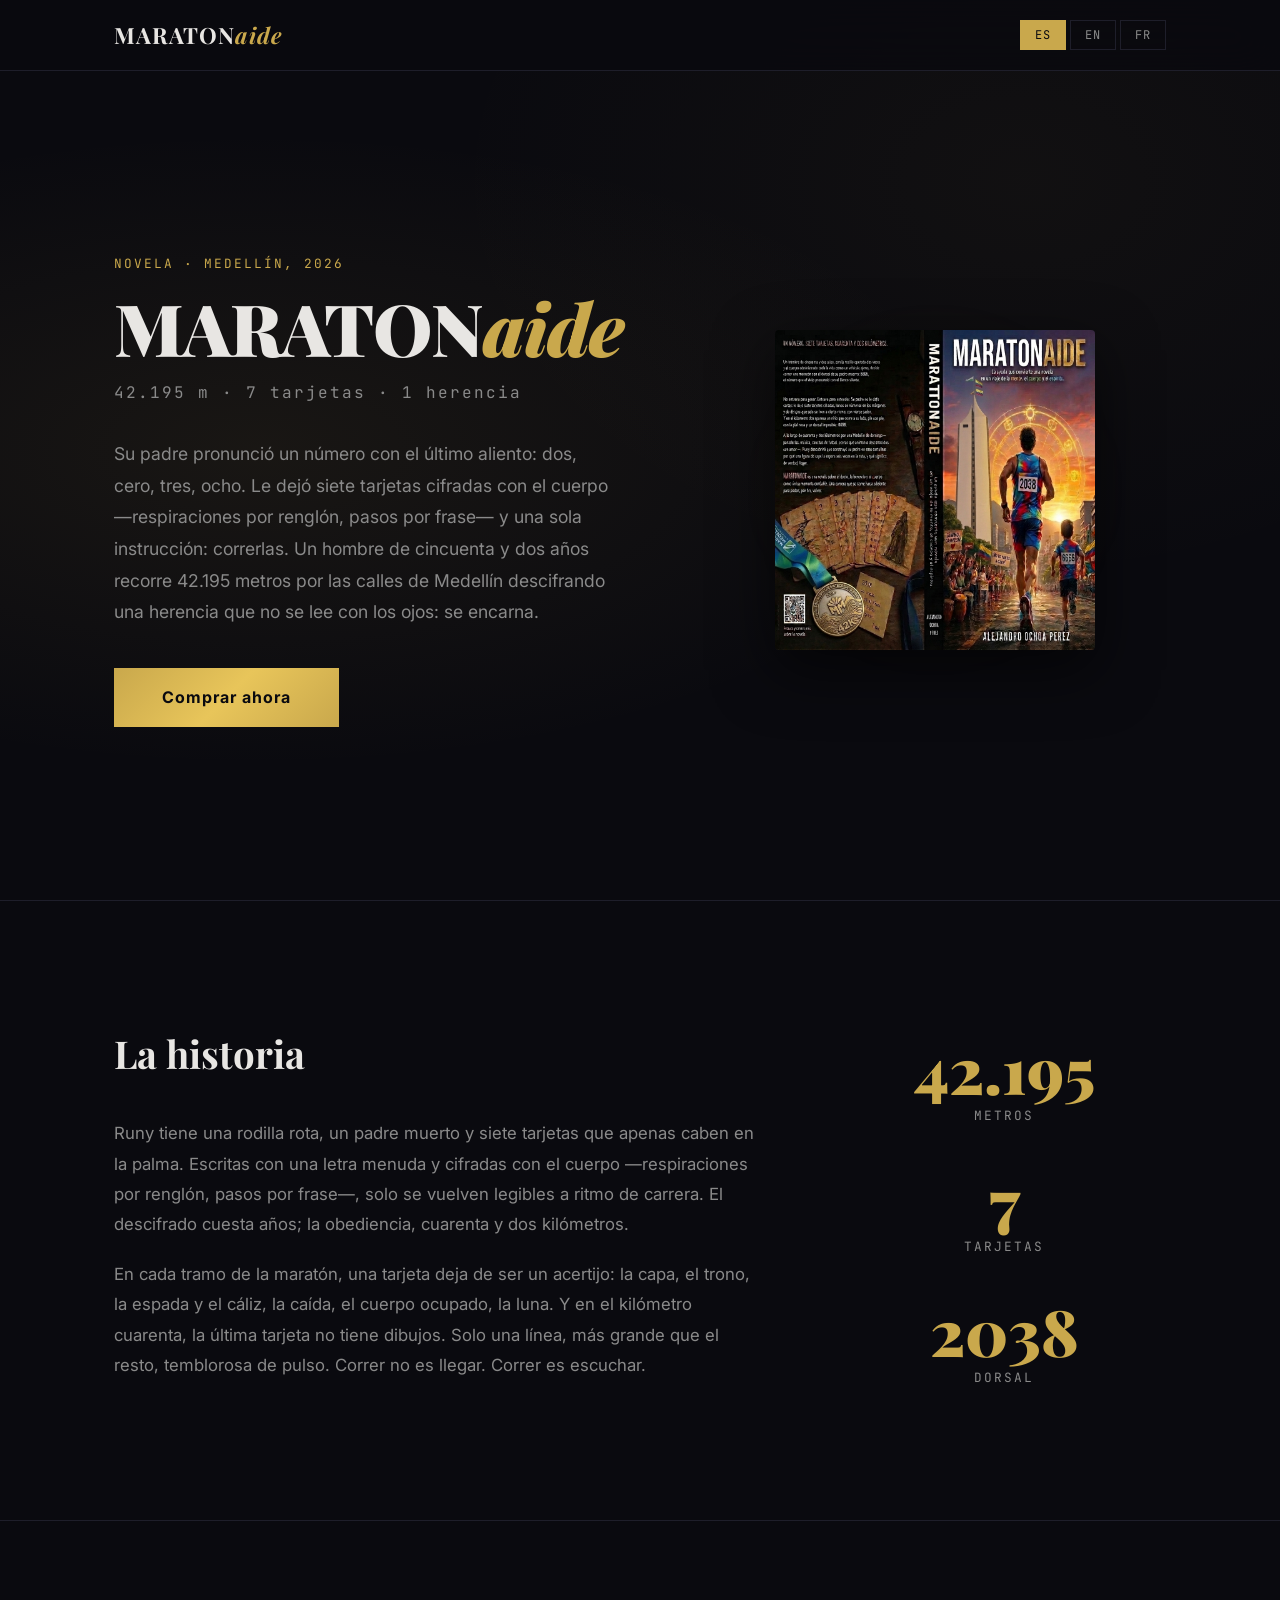
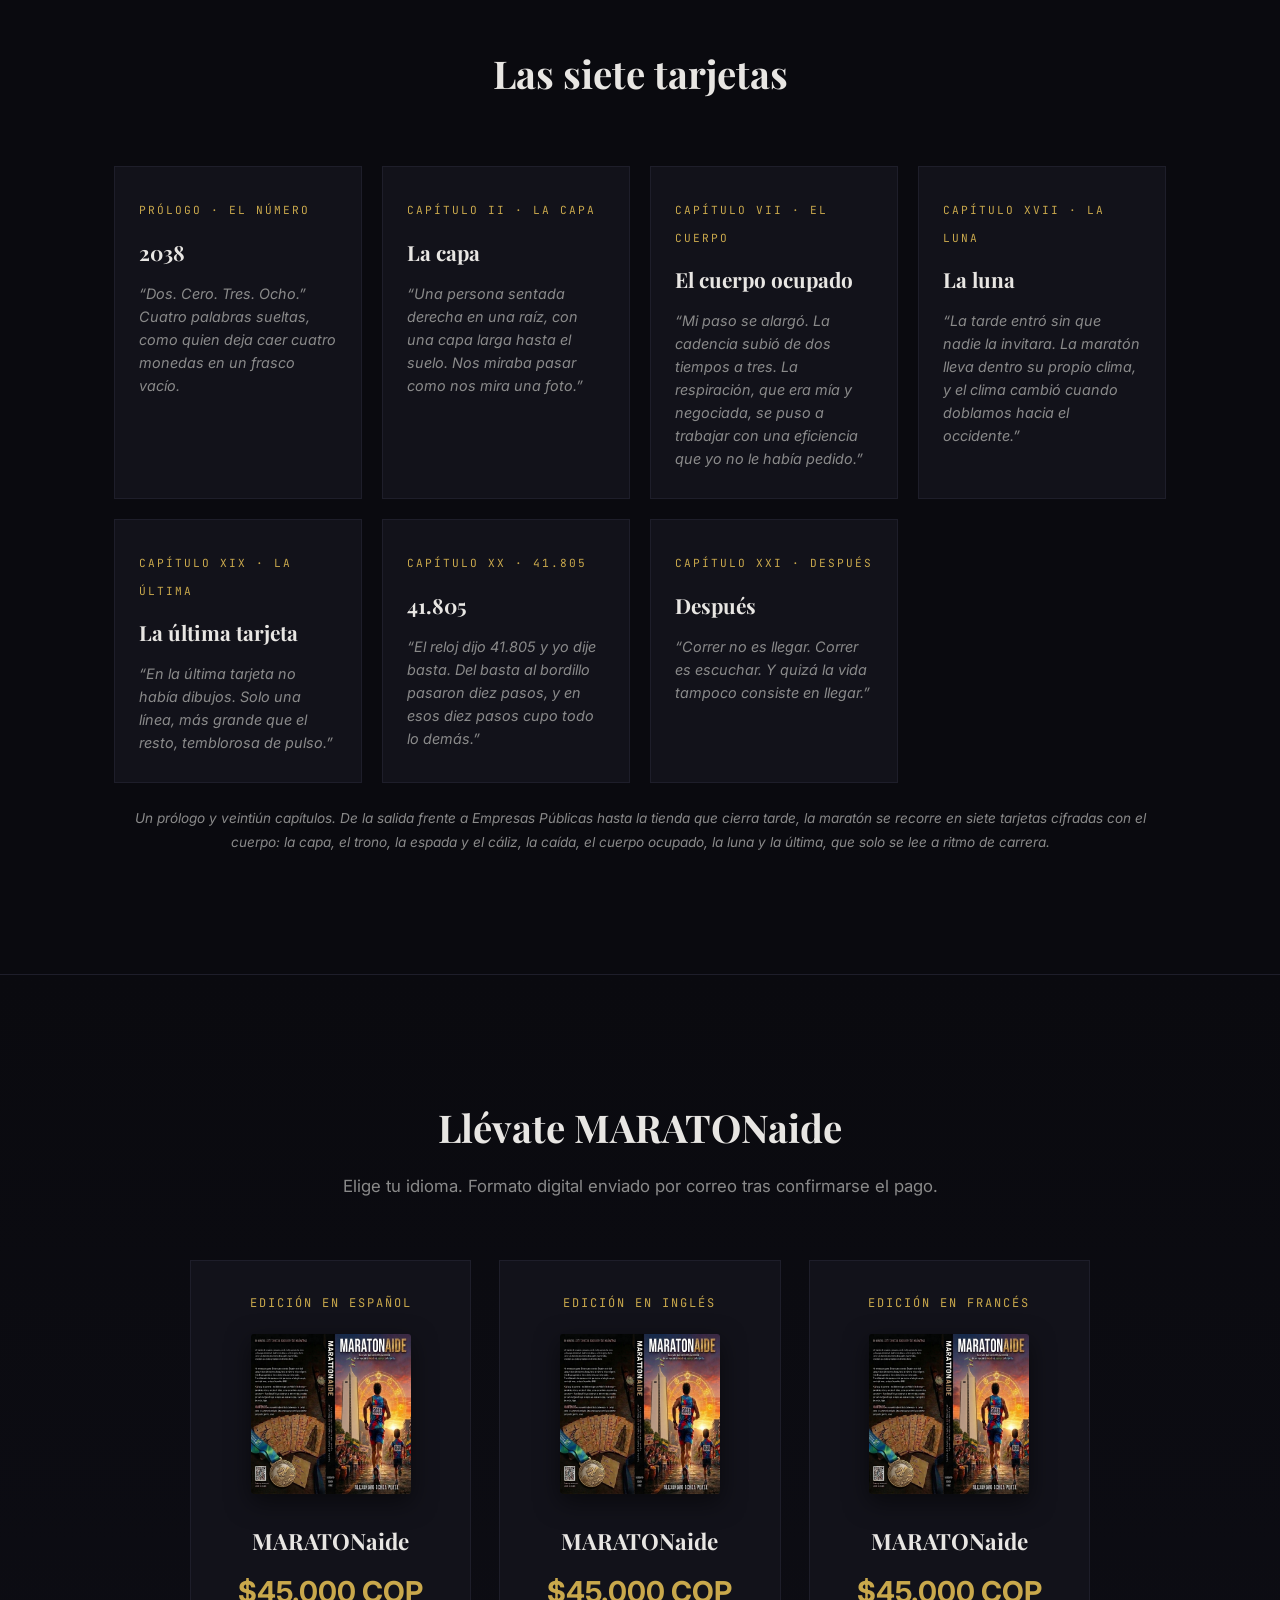
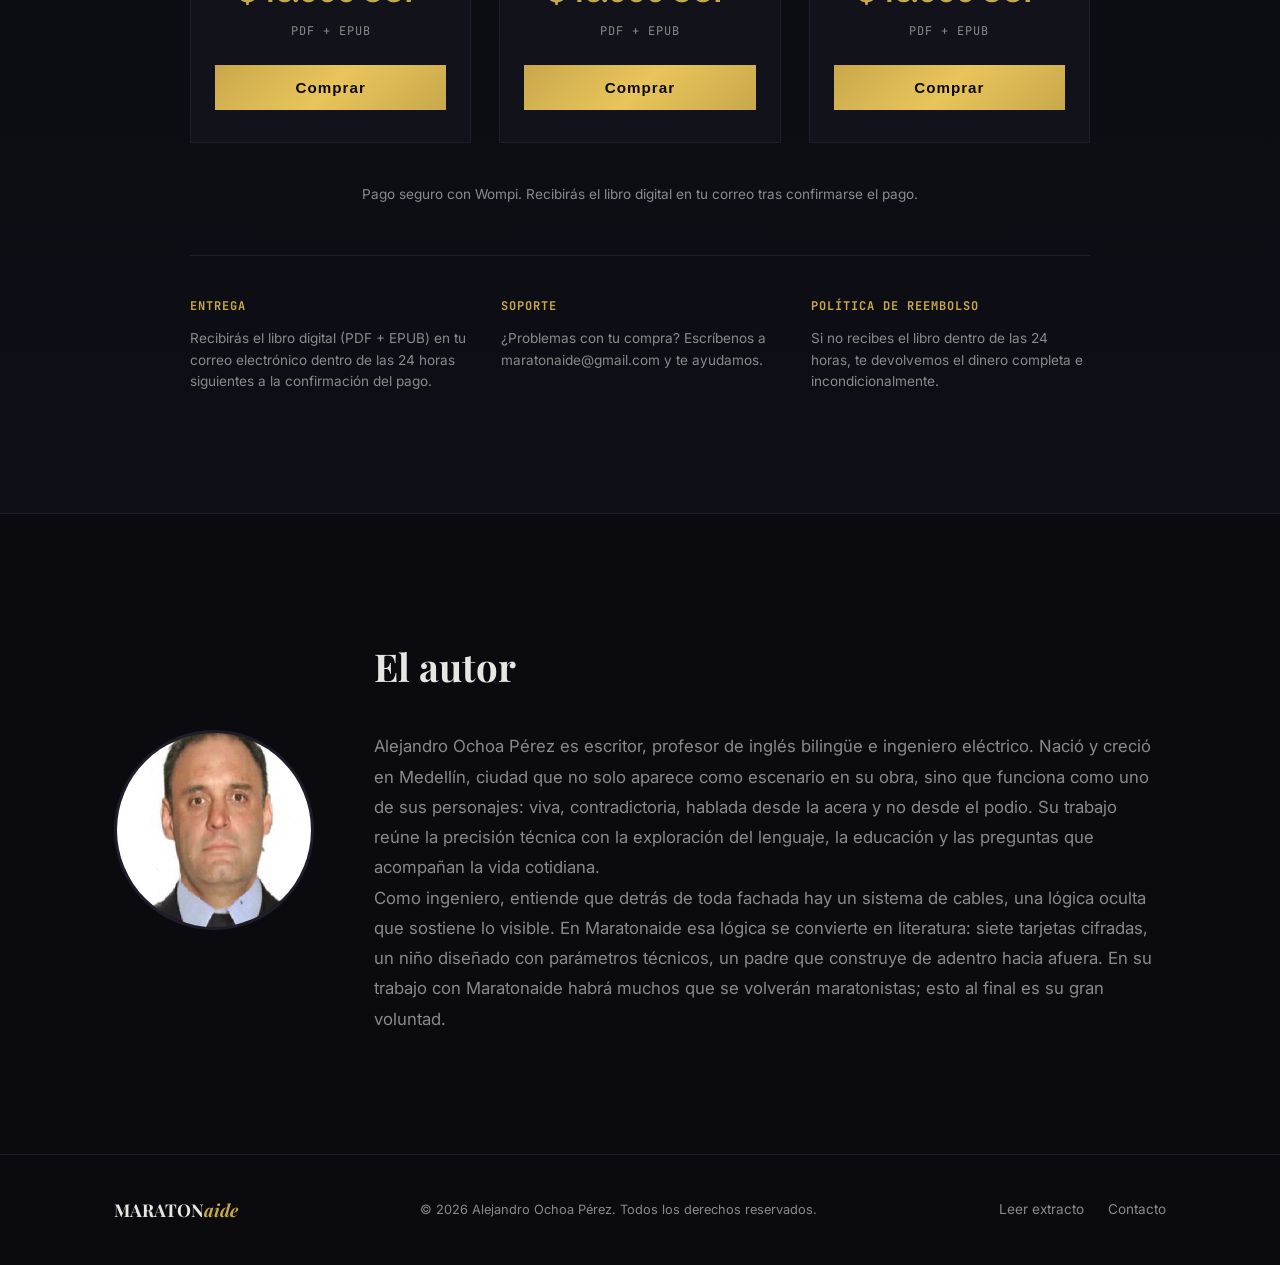
==== commit d70a6536: "feat: actualizar bio del autor (ES/EN/FR) en dos párrafos" ====
--- a/index.html
+++ b/index.html
@@ -198,7 +198,8 @@
                 </div>
                 <div class="author-text">
                     <h2 class="section-title" data-es="El autor" data-en="The author" data-fr="L'auteur">El autor</h2>
-                    <p data-es="Alejandro Ochoa Pérez es escritor, profesor de inglés bilingüe e ingeniero eléctrico. Nació y creció en Medellín, ciudad que no solo aparece como escenario en su obra, sino que funciona como uno de sus personajes: viva, contradictoria, hablada desde la acera y no desde el podio. Su trabajo reúne la precisión técnica con la exploración del lenguaje, la educación y las preguntas que acompañan la vida cotidiana. Durante años enseñó inglés a estudiantes que, como él, aprendieron que traducir no es solo cambiar palabras de un idioma a otro, sino encontrarle nombre a lo que alguien no supo decir. Esa misma búsqueda —darle forma al silencio, codificar lo que no tiene manual— atraviesa toda su escritura. Como ingeniero, entiende que detrás de toda fachada hay un sistema de cables, una lógica oculta que sostiene lo visible. En Maratonaide esa lógica se convierte en literatura: siete tarjetas cifradas, un niño diseñado con parámetros técnicos, un padre que construye de adentro hacia afuera. La novela no reniega de la ingeniería; la abraza para preguntarse qué pasa cuando el plano se encuentra con el cuerpo, cuando el código fuente choca contra el amor, la muerte y la necesidad de elegir sentarse a 195 metros de la meta. Maratonaide es su primera novela. Escrita con la paciencia de quien sabe que una estructura bien calculada puede sostener una emoción incontenible: no hay contradicción entre la exactitud y la ternura. Son, al final, formas de cuidado." data-en="Alejandro Ochoa Pérez is a writer, a bilingual English teacher, and an electrical engineer. He was born and raised in Medellín, a city that is not just the setting of his work but functions as one of its characters: alive, contradictory, spoken from the sidewalk rather than the podium. His work brings together technical precision with an exploration of language, education, and the questions that accompany everyday life. For years he taught English to students who, like him, learned that translating is not just changing words from one language to another — it is giving a name to what someone could not say. That same search —giving shape to silence, encoding what has no manual— runs through all his writing. As an engineer, he understands that behind every façade lies a system of wires, a hidden logic holding the visible together. In Maratonaide that logic becomes literature: seven encoded cards, a boy designed with technical parameters, a father who builds from the inside out. The novel does not renounce engineering; it embraces it to ask what happens when the blueprint meets the body, when source code collides with love, death, and the need to choose to sit 195 meters from the finish line. Maratonaide is his first novel. Written with the patience of one who knows a well-calculated structure can hold an unstoppable emotion: there is no contradiction between exactness and tenderness. In the end, they are both forms of care." data-fr="Alejandro Ochoa Pérez est écrivain, professeur d'anglais bilingue et ingénieur électricien. Il est né et a grandi à Medellín, une ville qui n'est pas seulement le décor de son œuvre mais fonctionne comme un de ses personnages : vivante, contradictoire, parlée depuis le trottoir et non depuis l'estrade. Son travail réunit la précision technique et l'exploration du langage, de l'éducation et des questions qui accompagnent la vie quotidienne. Pendant des années, il a enseigné l'anglais à des étudiants qui, comme lui, ont appris que traduire ne consiste pas seulement à changer des mots d'une langue à l'autre, mais à donner un nom à ce que quelqu'un n'a pas su dire. Cette même quête —donner forme au silence, encoder ce qui n'a pas de manuel— traverse toute son écriture. En tant qu'ingénieur, il comprend que derrière chaque façade se cache un système de câbles, une logique invisible qui soutient le visible. Dans Maratonaide, cette logique devient littérature : sept cartes chiffrées, un enfant conçu avec des paramètres techniques, un père qui construit de l'intérieur vers l'extérieur. Le roman ne renie pas l'ingénierie ; il l'embrasse pour se demander ce qui se passe quand le plan rencontre le corps, quand le code source se heurte à l'amour, à la mort et à la nécessité de choisir de s'asseoir à 195 mètres de l'arrivée. Maratonaide est son premier roman. Écrit avec la patience de celui qui sait qu'une structure bien calculée peut soutenir une émotion irrépressible : il n'y a pas de contradiction entre l'exactitude et la tendresse. Ce sont, au final, des formes de soin.">Alejandro Ochoa Pérez es escritor, profesor de inglés bilingüe e ingeniero eléctrico. Nació y creció en Medellín, ciudad que no solo aparece como escenario en su obra, sino que funciona como uno de sus personajes: viva, contradictoria, hablada desde la acera y no desde el podio. Su trabajo reúne la precisión técnica con la exploración del lenguaje, la educación y las preguntas que acompañan la vida cotidiana. Durante años enseñó inglés a estudiantes que, como él, aprendieron que traducir no es solo cambiar palabras de un idioma a otro, sino encontrarle nombre a lo que alguien no supo decir. Esa misma búsqueda —darle forma al silencio, codificar lo que no tiene manual— atraviesa toda su escritura. Como ingeniero, entiende que detrás de toda fachada hay un sistema de cables, una lógica oculta que sostiene lo visible. En Maratonaide esa lógica se convierte en literatura: siete tarjetas cifradas, un niño diseñado con parámetros técnicos, un padre que construye de adentro hacia afuera. La novela no reniega de la ingeniería; la abraza para preguntarse qué pasa cuando el plano se encuentra con el cuerpo, cuando el código fuente choca contra el amor, la muerte y la necesidad de elegir sentarse a 195 metros de la meta. Maratonaide es su primera novela. Escrita con la paciencia de quien sabe que una estructura bien calculada puede sostener una emoción incontenible: no hay contradicción entre la exactitud y la ternura. Son, al final, formas de cuidado.</p>
+                    <p data-es="Alejandro Ochoa Pérez es escritor, profesor de inglés bilingüe e ingeniero eléctrico. Nació y creció en Medellín, ciudad que no solo aparece como escenario en su obra, sino que funciona como uno de sus personajes: viva, contradictoria, hablada desde la acera y no desde el podio. Su trabajo reúne la precisión técnica con la exploración del lenguaje, la educación y las preguntas que acompañan la vida cotidiana." data-en="Alejandro Ochoa Pérez is a writer, a bilingual English teacher, and an electrical engineer. He was born and raised in Medellín, a city that is not just the setting of his work but functions as one of its characters: alive, contradictory, spoken from the sidewalk rather than the podium. His work brings together technical precision with an exploration of language, education, and the questions that accompany everyday life." data-fr="Alejandro Ochoa Pérez est écrivain, professeur d'anglais bilingue et ingénieur électricien. Il est né et a grandi à Medellín, une ville qui n'est pas seulement le décor de son œuvre mais fonctionne comme un de ses personnages : vivante, contradictoire, parlée depuis le trottoir et non depuis l'estrade. Son travail réunit la précision technique et l'exploration du langage, de l'éducation et des questions qui accompagnent la vie quotidienne.">Alejandro Ochoa Pérez es escritor, profesor de inglés bilingüe e ingeniero eléctrico. Nació y creció en Medellín, ciudad que no solo aparece como escenario en su obra, sino que funciona como uno de sus personajes: viva, contradictoria, hablada desde la acera y no desde el podio. Su trabajo reúne la precisión técnica con la exploración del lenguaje, la educación y las preguntas que acompañan la vida cotidiana.</p>
+                    <p data-es="Como ingeniero, entiende que detrás de toda fachada hay un sistema de cables, una lógica oculta que sostiene lo visible. En Maratonaide esa lógica se convierte en literatura: siete tarjetas cifradas, un niño diseñado con parámetros técnicos, un padre que construye de adentro hacia afuera. En su trabajo con Maratonaide habrá muchos que se volverán maratonistas; esto al final es su gran voluntad." data-en="As an engineer, he understands that behind every façade lies a system of wires, a hidden logic holding the visible together. In Maratonaide that logic becomes literature: seven encoded cards, a boy designed with technical parameters, a father who builds from the inside out. With his work on Maratonaide, many will become marathoners; that, in the end, is his great wish." data-fr="En tant qu'ingénieur, il comprend que derrière chaque façade se cache un système de câbles, une logique invisible qui soutient le visible. Dans Maratonaide, cette logique devient littérature : sept cartes chiffrées, un enfant conçu avec des paramètres techniques, un père qui construit de l'intérieur vers l'extérieur. Au fil de son travail sur Maratonaide, beaucoup deviendront des marathoniens ; c'est là, au final, sa grande volonté.">Como ingeniero, entiende que detrás de toda fachada hay un sistema de cables, una lógica oculta que sostiene lo visible. En Maratonaide esa lógica se convierte en literatura: siete tarjetas cifradas, un niño diseñado con parámetros técnicos, un padre que construye de adentro hacia afuera. En su trabajo con Maratonaide habrá muchos que se volverán maratonistas; esto al final es su gran voluntad.</p>
                 </div>
             </div>
         </div>
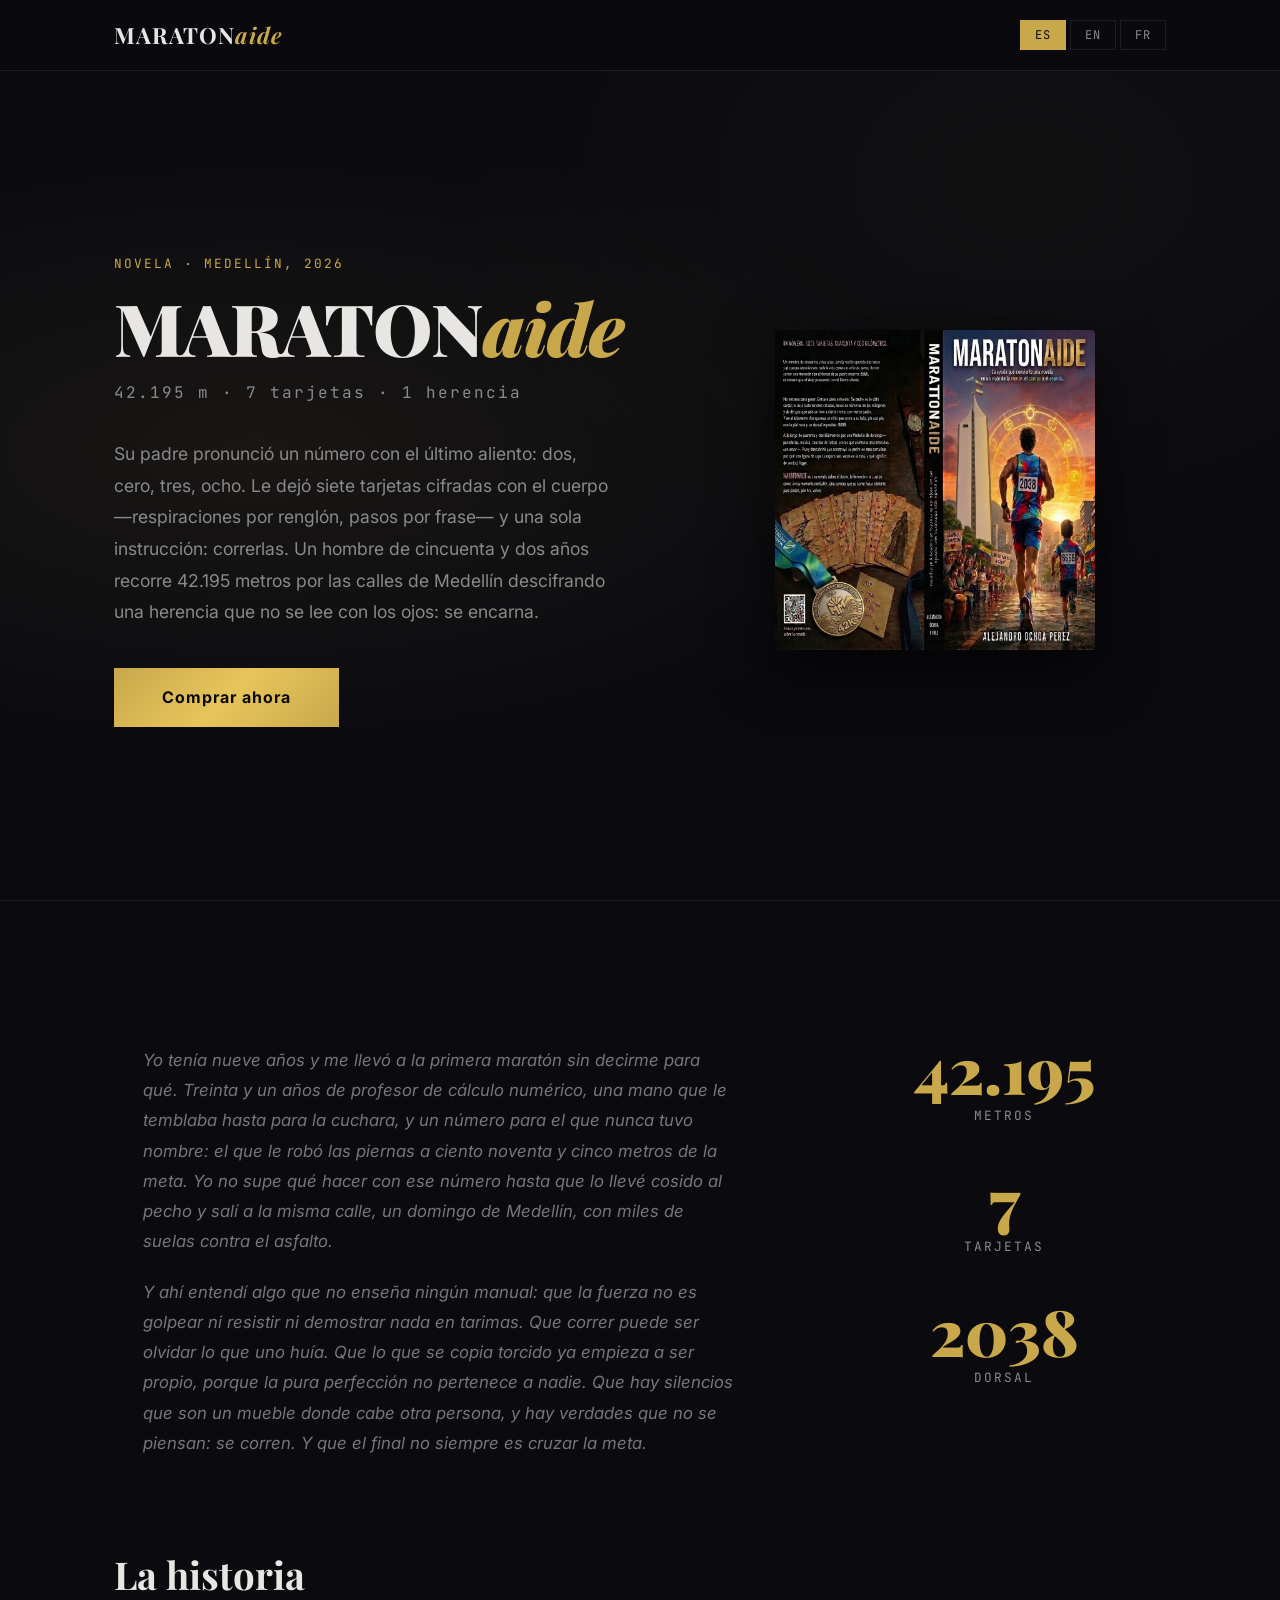
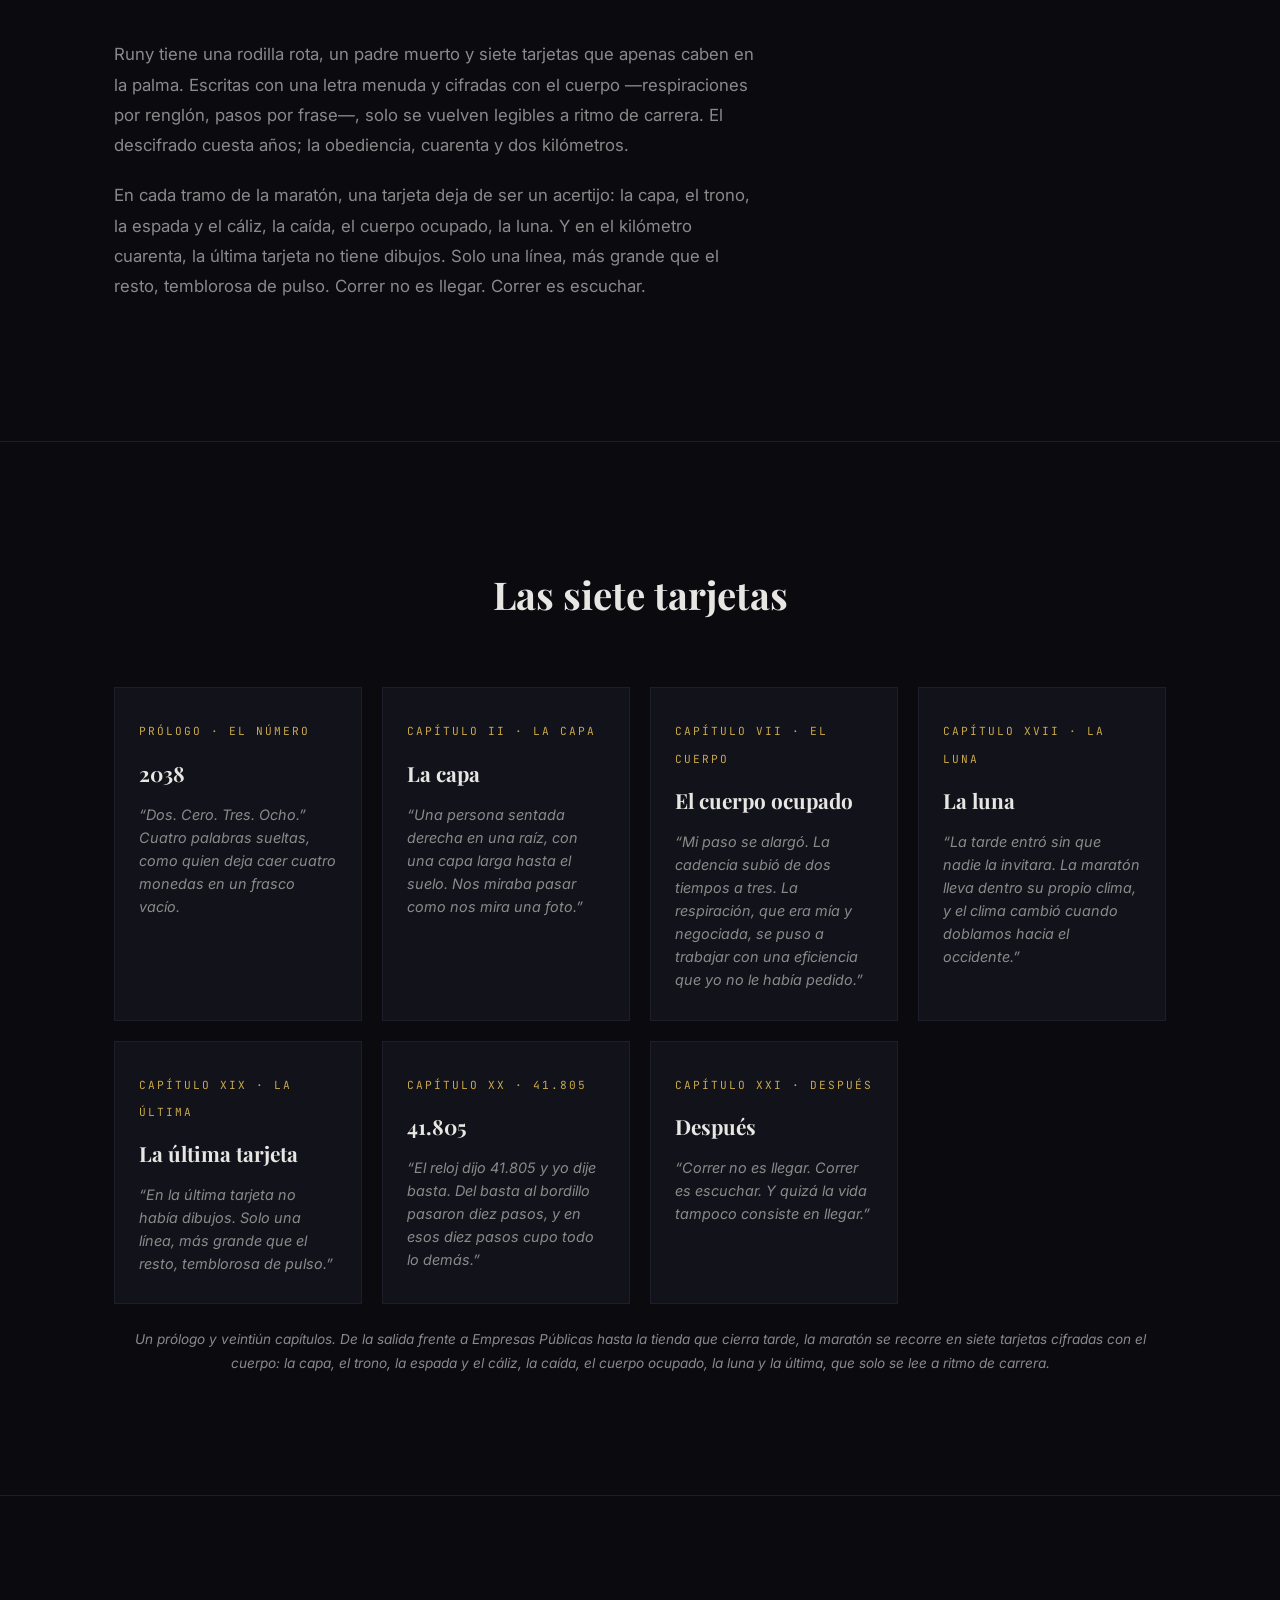
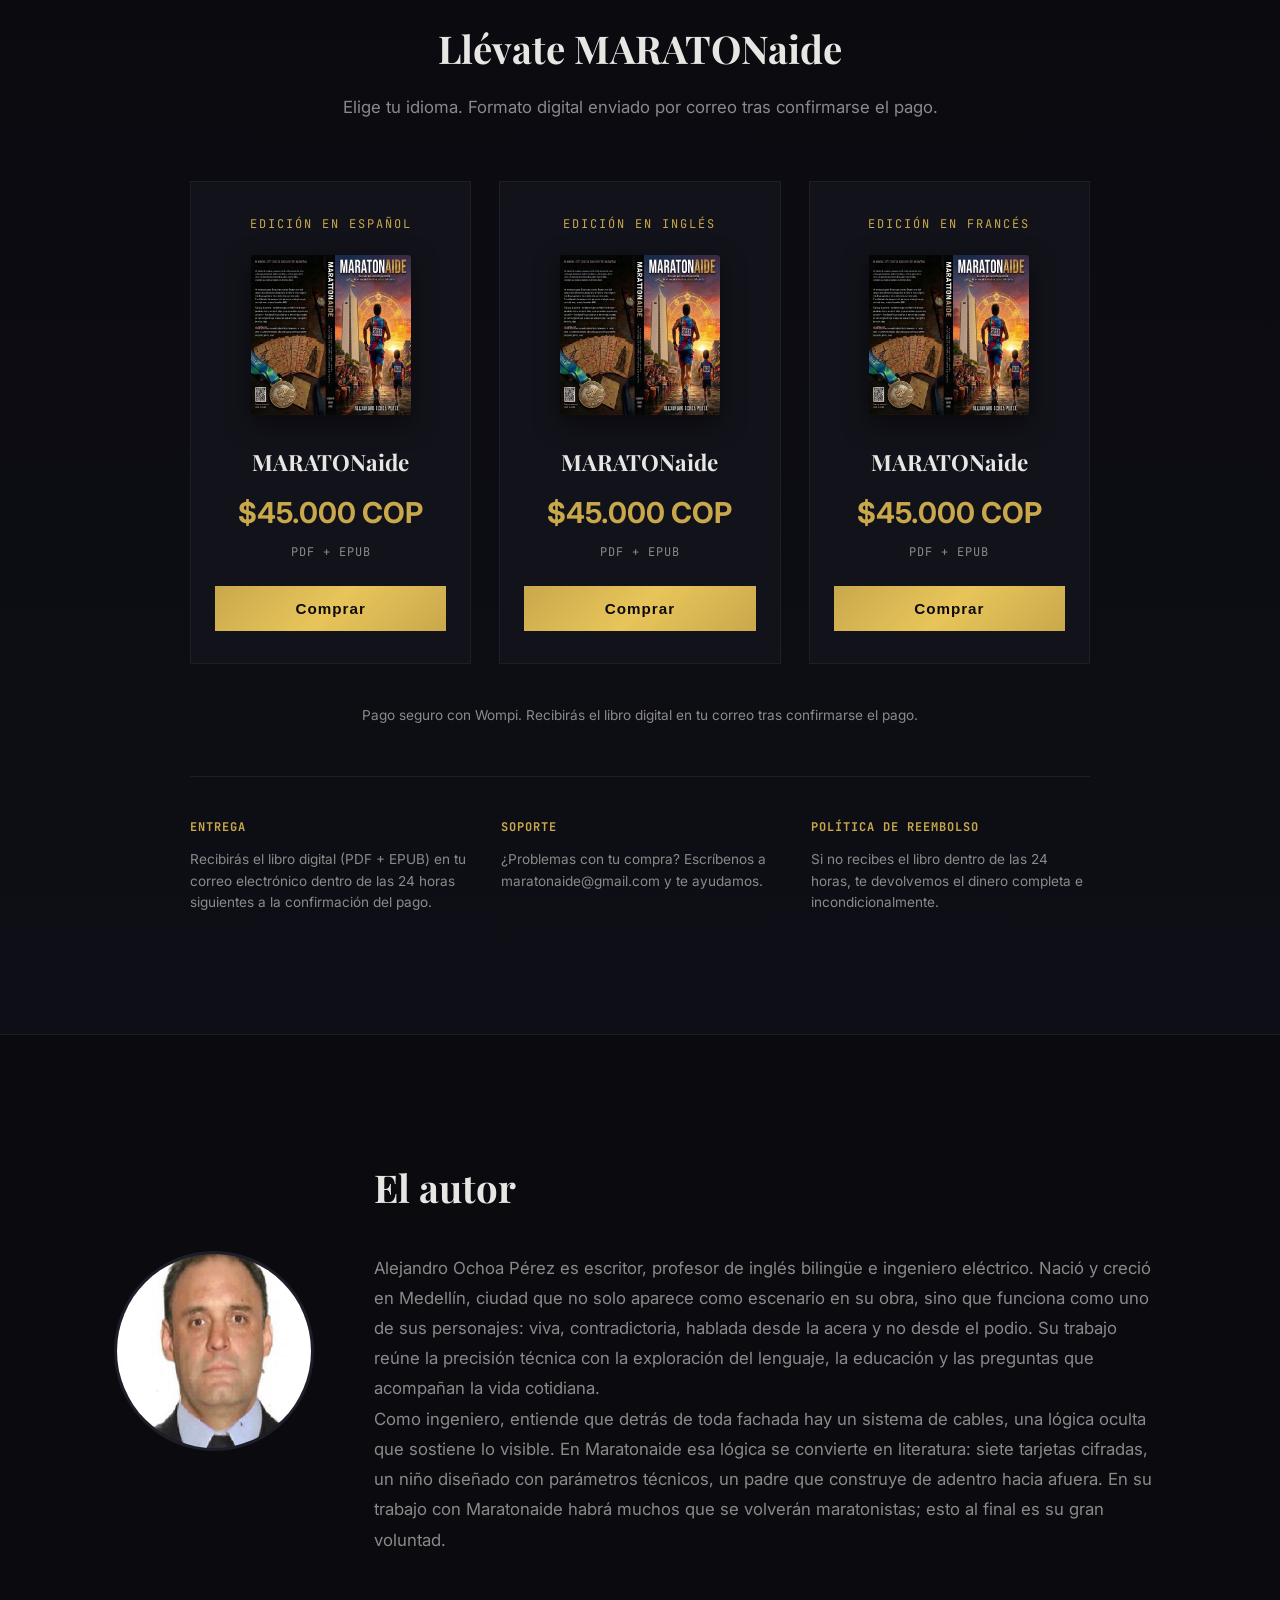
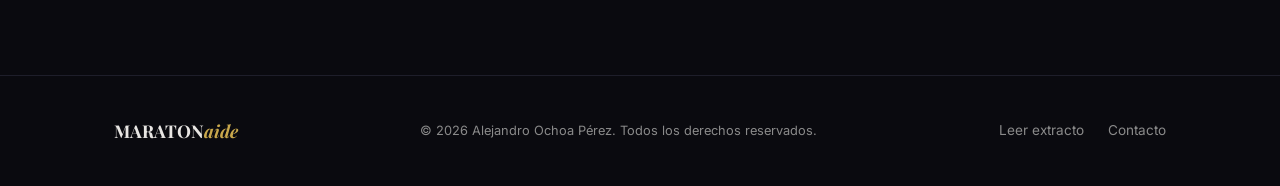
==== commit 43e9b297: "feat: agregar extracto de contraportada arriba de HISTORIA (ES/EN/FR)" ====
--- a/index.html
+++ b/index.html
@@ -53,6 +53,11 @@
         <div class="container">
             <div class="about-grid">
                 <div class="about-text">
+            <div class="extract" style="border-left:3px solid var(--gold);padding:1.5rem 1.5rem 1.5rem 1.8rem;margin-bottom:2.5rem;font-style:italic;opacity:0.85;line-height:1.7;">
+                <p data-es="Yo tenía nueve años y me llevó a la primera maratón sin decirme para qué. Treinta y un años de profesor de cálculo numérico, una mano que le temblaba hasta para la cuchara, y un número para el que nunca tuvo nombre: el que le robó las piernas a ciento noventa y cinco metros de la meta. Yo no supe qué hacer con ese número hasta que lo llevé cosido al pecho y salí a la misma calle, un domingo de Medellín, con miles de suelas contra el asfalto." data-en="I was nine years old, and he took me to my first marathon without telling me why. Thirty-one years as a numerical calculus professor, a hand that trembled even for the spoon, and a number he never had a name for: the one that stole his legs at one hundred and ninety-five meters from the finish line. I didn’t know what to do with that number until I wore it stitched to my chest and went out to the same street, on a Sunday in Medellín, with thousands of soles against the asphalt." data-fr="J’avais neuf ans et il m’a emmenée à mon premier marathon sans me dire pourquoi. Trente et un ans de professeur de calcul numérique, une main qui tremblait même pour la cuillère, et un numéro pour lequel il n’a jamais eu de nom : celui qui lui a volé les jambes à cent quatre-vingt-quinze mètres de l’arrivée. Je ne savais pas quoi faire de ce numéro jusqu’à ce que je le porte cousu sur la poche et sorte dans la même rue, un dimanche à Medellín, avec des milliers de semelles contre l’asphalte.">Yo tenía nueve años y me llevó a la primera maratón sin decirme para qué. Treinta y un años de profesor de cálculo numérico, una mano que le temblaba hasta para la cuchara, y un número para el que nunca tuvo nombre: el que le robó las piernas a ciento noventa y cinco metros de la meta. Yo no supe qué hacer con ese número hasta que lo llevé cosido al pecho y salí a la misma calle, un domingo de Medellín, con miles de suelas contra el asfalto.</p>
+                <p data-es="Y ahí entendí algo que no enseña ningún manual: que la fuerza no es golpear ni resistir ni demostrar nada en tarimas. Que correr puede ser olvidar lo que uno huía. Que lo que se copia torcido ya empieza a ser propio, porque la pura perfección no pertenece a nadie. Que hay silencios que son un mueble donde cabe otra persona, y hay verdades que no se piensan: se corren. Y que el final no siempre es cruzar la meta." data-en="And there I understood something no manual teaches: that strength is not to strike, or resist, or prove anything on stages. That running can be forgetting what you were fleeing. That what you copy crooked already begins to be yours, because perfect belonging belongs to no one. That there are silences that are a piece of furniture where another person fits, and there are truths you don’t think: you run them. And that the finish is not always crossing the tape." data-fr="Et là j’ai compris quelque chose qu’aucun manuel n’enseigne : que la force n’est pas frapper, ni résister, ni prouver quoi que ce soit sur les tréteaux. Que courir peut être oublier ce qu’on fuyait. Que ce qu’on copie de travers commence déjà à nous appartenir, car la pure perfection n’appartient à personne. Il y a des silences qui sont un meuble où une autre personne tient, et il y a des vérités qu’on ne pense pas : on les court. Et que l’arrivée n’est pas toujours franchir le ruban." style="margin-top:1rem;">Y ahí entendí algo que no enseña ningún manual: que la fuerza no es golpear ni resistir ni demostrar nada en tarimas. Que correr puede ser olvidar lo que uno huía. Que lo que se copia torcido ya empieza a ser propio, porque la pura perfección no pertenece a nadie. Que hay silencios que son un mueble donde cabe otra persona, y hay verdades que no se piensan: se corren. Y que el final no siempre es cruzar la meta.</p>
+            </div>
+
                     <h2 class="section-title" data-es="La historia" data-en="The story" data-fr="L'histoire">La historia</h2>
                     <p data-es="Runy tiene una rodilla rota, un padre muerto y siete tarjetas que apenas caben en la palma. Escritas con una letra menuda y cifradas con el cuerpo —respiraciones por renglón, pasos por frase—, solo se vuelven legibles a ritmo de carrera. El descifrado cuesta años; la obediencia, cuarenta y dos kilómetros." data-en="Runy has a broken knee, a dead father, and seven cards that barely fit in the palm of his hand. Written in small, slanted script and encoded with the body —breaths per line, steps per sentence— they only become legible at running pace. Decoding them takes years; obeying them takes forty-two kilometers." data-fr="Runy a un genou blessé, un père mort et sept cartes qui tiennent à peine dans la paume. Écrites d'une écriture menue et chiffrées avec le corps —des respirations par ligne, des pas par phrase—, elles ne deviennent lisibles qu'au rythme de la course. Les déchiffrer prend des années ; les obéir prend quarante-deux kilomètres.">Runy tiene una rodilla rota, un padre muerto y siete tarjetas que apenas caben en la palma. Escritas con una letra menuda y cifradas con el cuerpo —respiraciones por renglón, pasos por frase—, solo se vuelven legibles a ritmo de carrera. El descifrado cuesta años; la obediencia, cuarenta y dos kilómetros.</p>
                     <p data-es="En cada tramo de la maratón, una tarjeta deja de ser un acertijo: la capa, el trono, la espada y el cáliz, la caída, el cuerpo ocupado, la luna. Y en el kilómetro cuarenta, la última tarjeta no tiene dibujos. Solo una línea, más grande que el resto, temblorosa de pulso. Correr no es llegar. Correr es escuchar." data-en="Along the marathon, one card at a time stops being a riddle: the cape, the throne, the sword and the chalice, the fall, the occupied body, the moon. And at kilometer forty, the last card has no drawings. Only a line, larger than the rest, trembling with pulse. Running is not arriving. Running is listening." data-fr="Au fil du marathon, une carte après l'autre cesse d'être une énigme : la cape, le trône, l'épée et le calice, la chute, le corps occupé, la lune. Et au kilomètre quarante, la dernière carte ne porte aucun dessin. Seulement une ligne, plus grande que les autres, tremblante de pouls. Courir n'est pas arriver. Courir, c'est écouter.">En cada tramo de la maratón, una tarjeta deja de ser un acertijo: la capa, el trono, la espada y el cáliz, la caída, el cuerpo ocupado, la luna. Y en el kilómetro cuarenta, la última tarjeta no tiene dibujos. Solo una línea, más grande que el resto, temblorosa de pulso. Correr no es llegar. Correr es escuchar.</p>
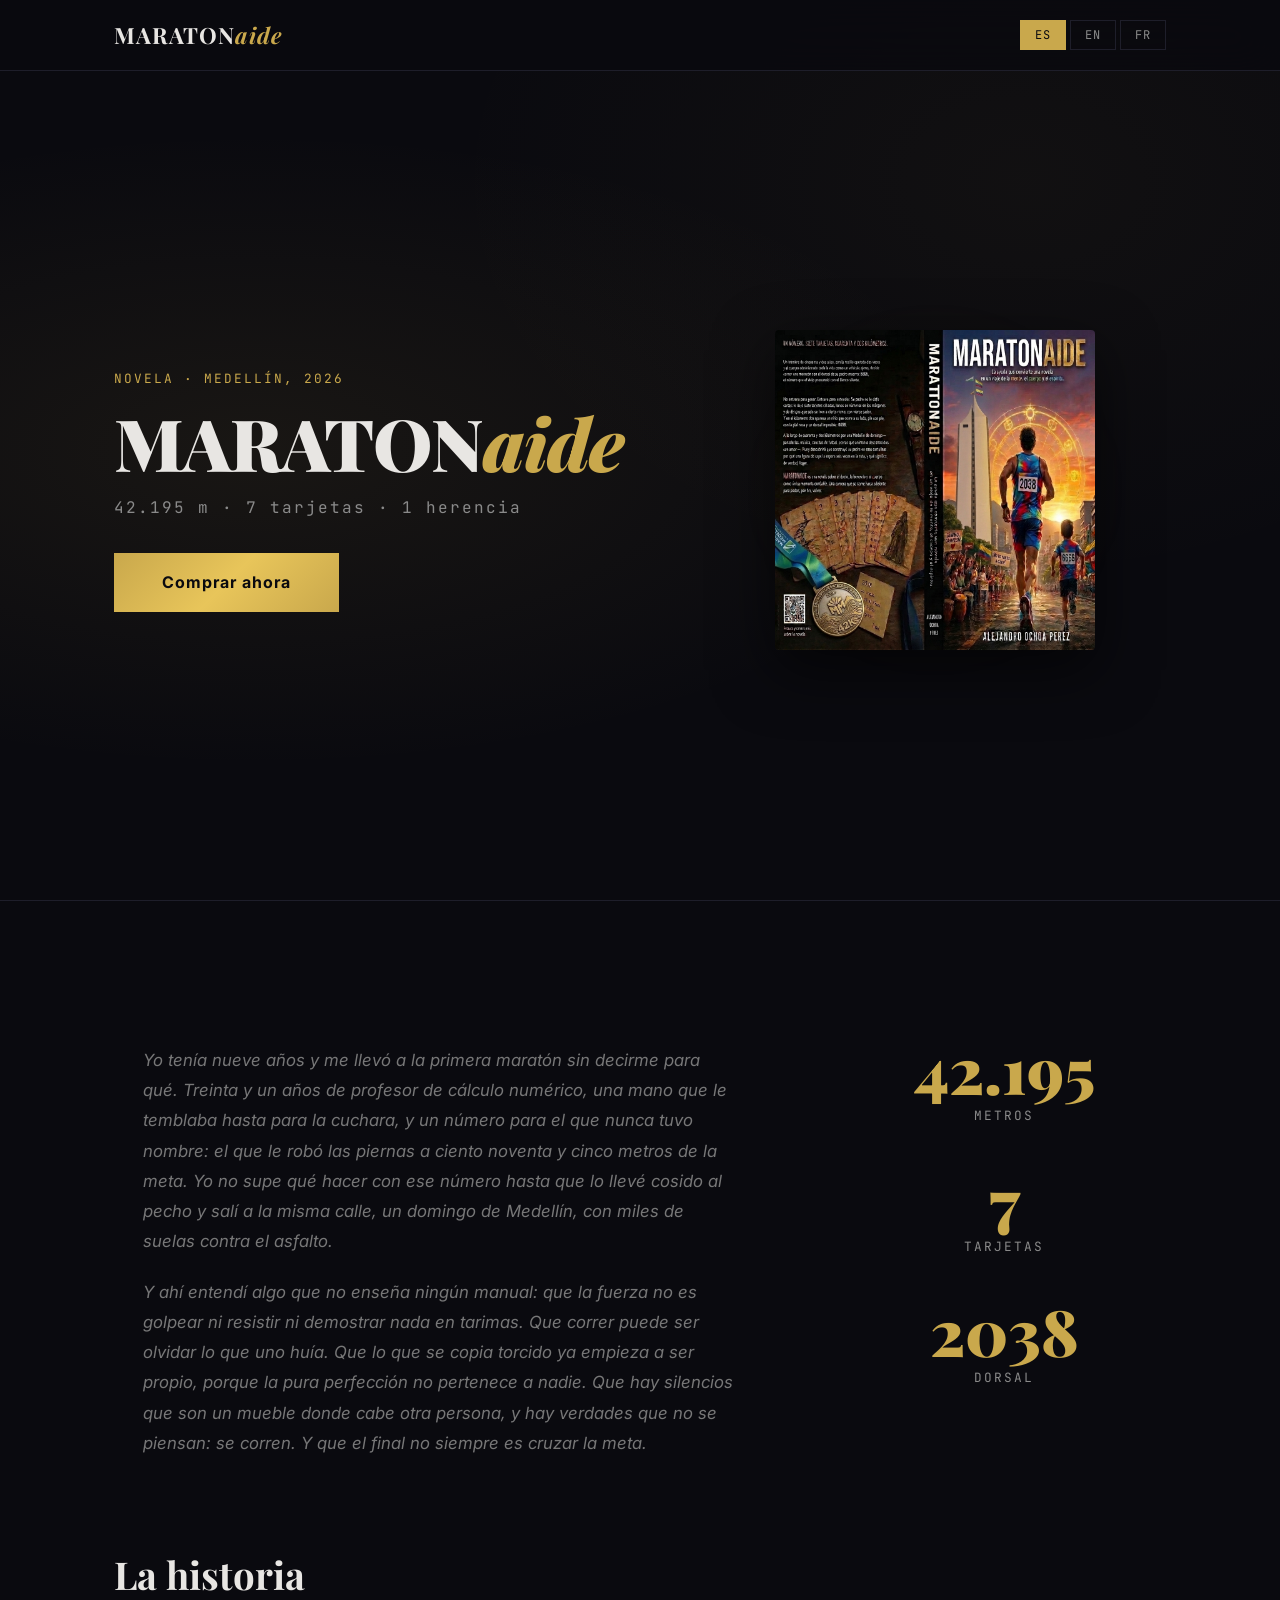
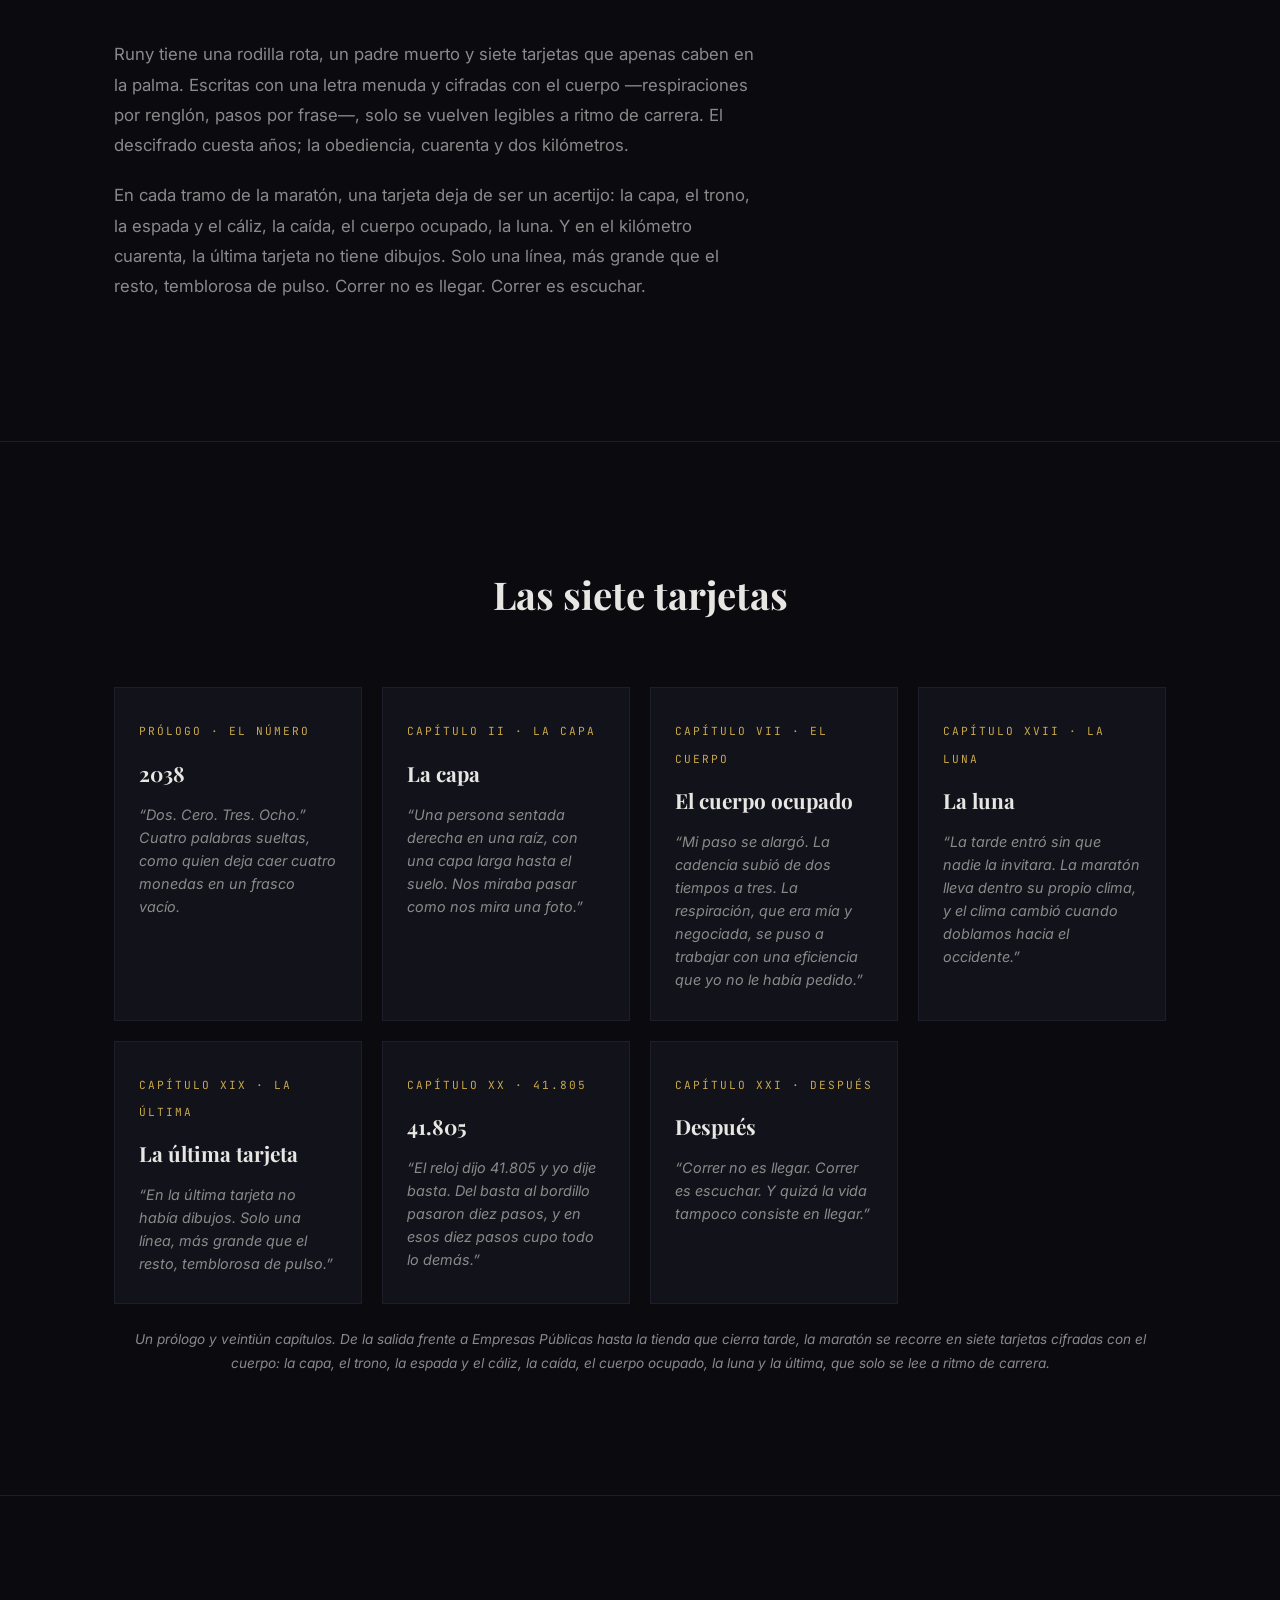
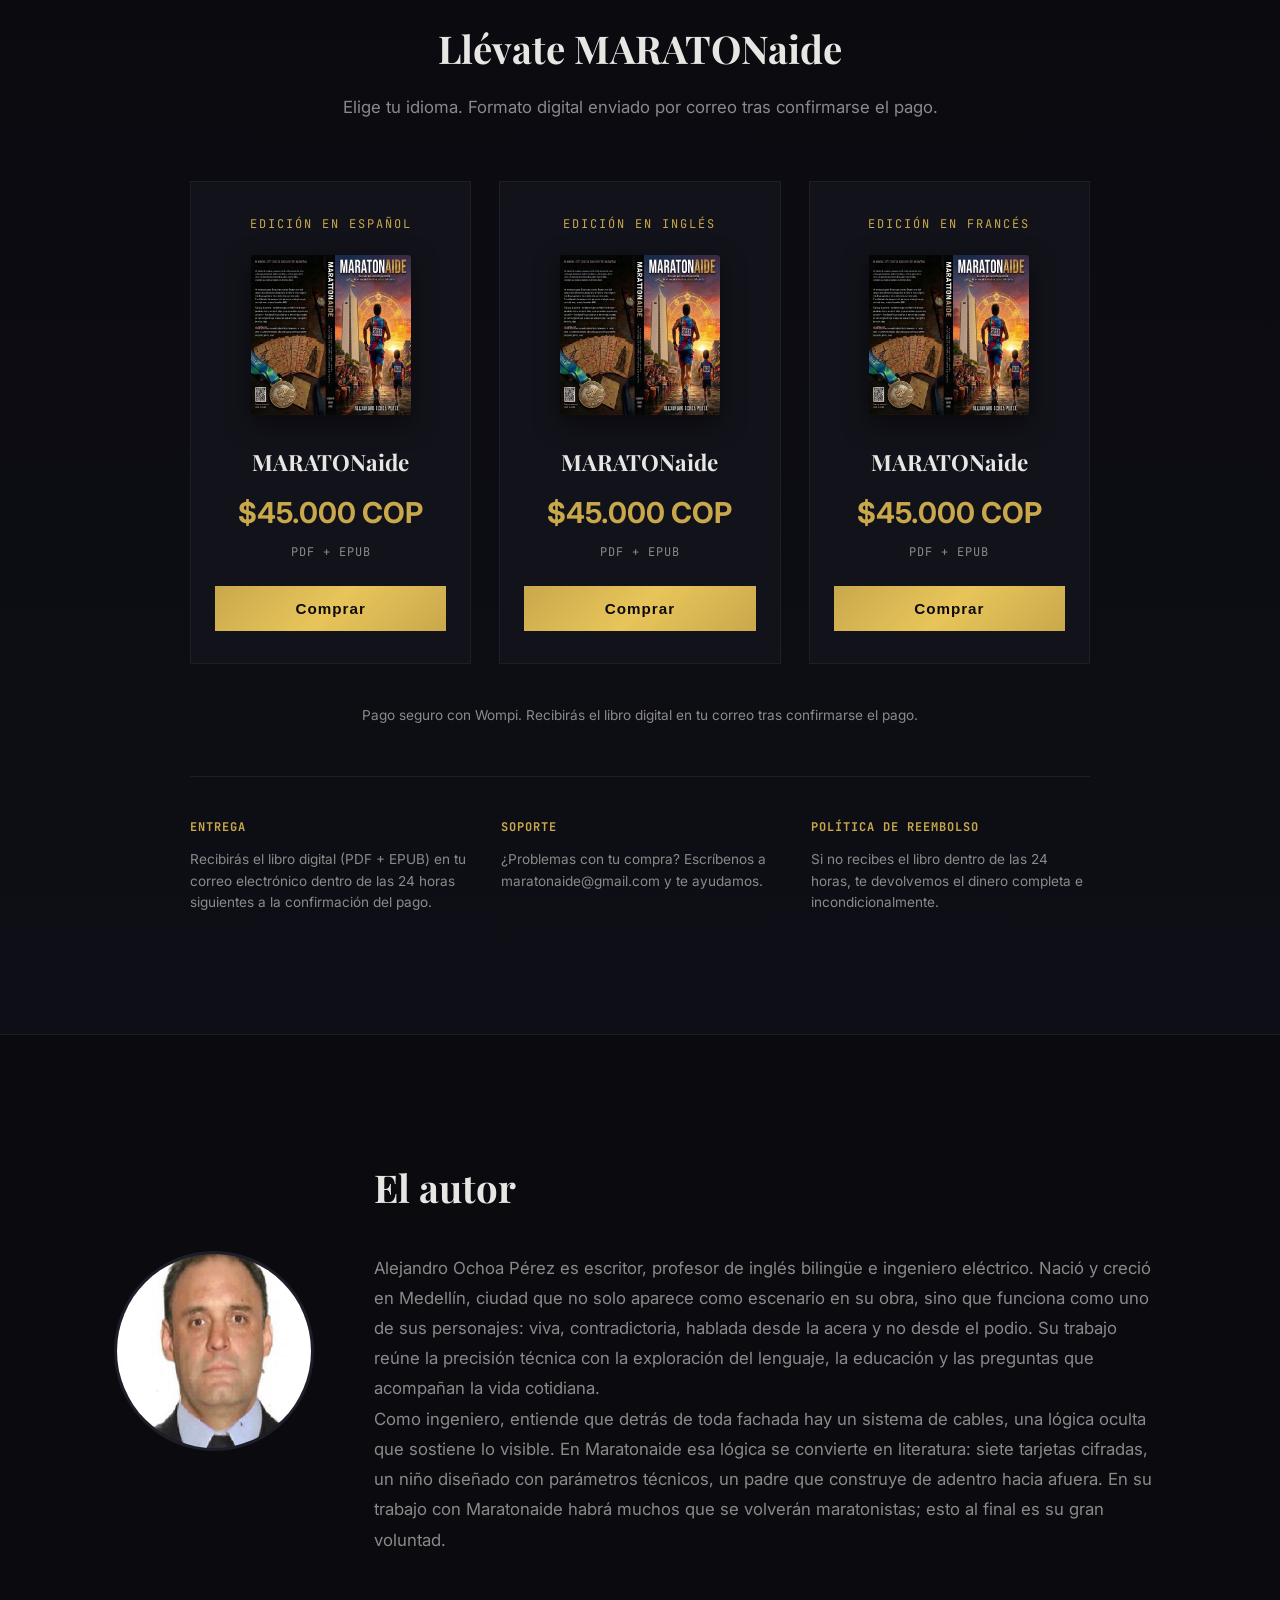
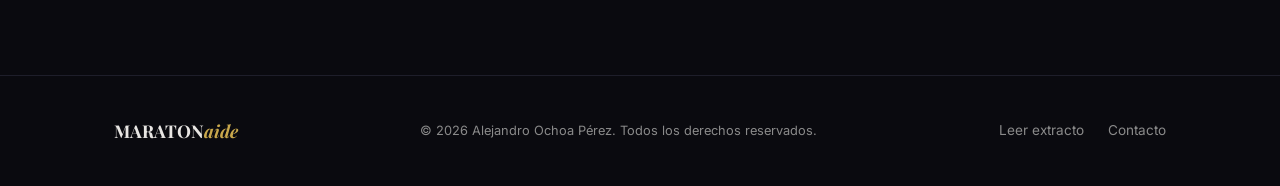
==== commit 473c72c7: "fix: quitar hero-desc duplicada del hero" ====
--- a/index.html
+++ b/index.html
@@ -38,7 +38,7 @@
                 <p class="hero-tagline" data-es="Novela · Medellín, 2026" data-en="A novel · Medellín, 2026" data-fr="Un roman · Medellín, 2026">Novela · Medellín, 2026</p>
                 <h1 class="hero-title">MARATON<span>aide</span></h1>
                 <p class="hero-subtitle" data-es="42.195 m · 7 tarjetas · 1 herencia" data-en="42.195 m · 7 cards · 1 inheritance" data-fr="42,195 m · 7 cartes · 1 héritage">42.195 m · 7 tarjetas · 1 herencia</p>
-                <p class="hero-desc" data-es="Su padre pronunció un número con el último aliento: dos, cero, tres, ocho. Le dejó siete tarjetas cifradas con el cuerpo —respiraciones por renglón, pasos por frase— y una sola instrucción: correrlas. Un hombre de cincuenta y dos años recorre 42.195 metros por las calles de Medellín descifrando una herencia que no se lee con los ojos: se encarna." data-en="His father uttered a number with his last breath: two, zero, three, eight. He left seven cards encoded with his body —breaths per line, steps per sentence— and a single instruction: run them. A fifty-two-year-old man runs 42.195 meters through the streets of Medellín, decoding an inheritance that cannot be read with the eyes: it must be lived." data-fr="Son père a prononcé un numéro avec son dernier souffle : deux, zéro, trois, huit. Il a laissé sept cartes chiffrées avec le corps —des respirations par ligne, des pas par phrase— et une seule consigne : les courir. Un homme de cinquante-deux ans parcourt 42,195 mètres dans les rues de Medellín, déchiffrant un héritage qui ne se lit pas avec les yeux : il s'incarne.">Su padre pronunció un número con el último aliento: dos, cero, tres, ocho. Le dejó siete tarjetas cifradas con el cuerpo —respiraciones por renglón, pasos por frase— y una sola instrucción: correrlas. Un hombre de cincuenta y dos años recorre 42.195 metros por las calles de Medellín descifrando una herencia que no se lee con los ojos: se encarna.</p>
+                
                 <a href="#comprar" class="hero-cta" data-es="Comprar ahora" data-en="Buy now" data-fr="Acheter maintenant">Comprar ahora</a>
             </div>
             <div class="hero-cover">
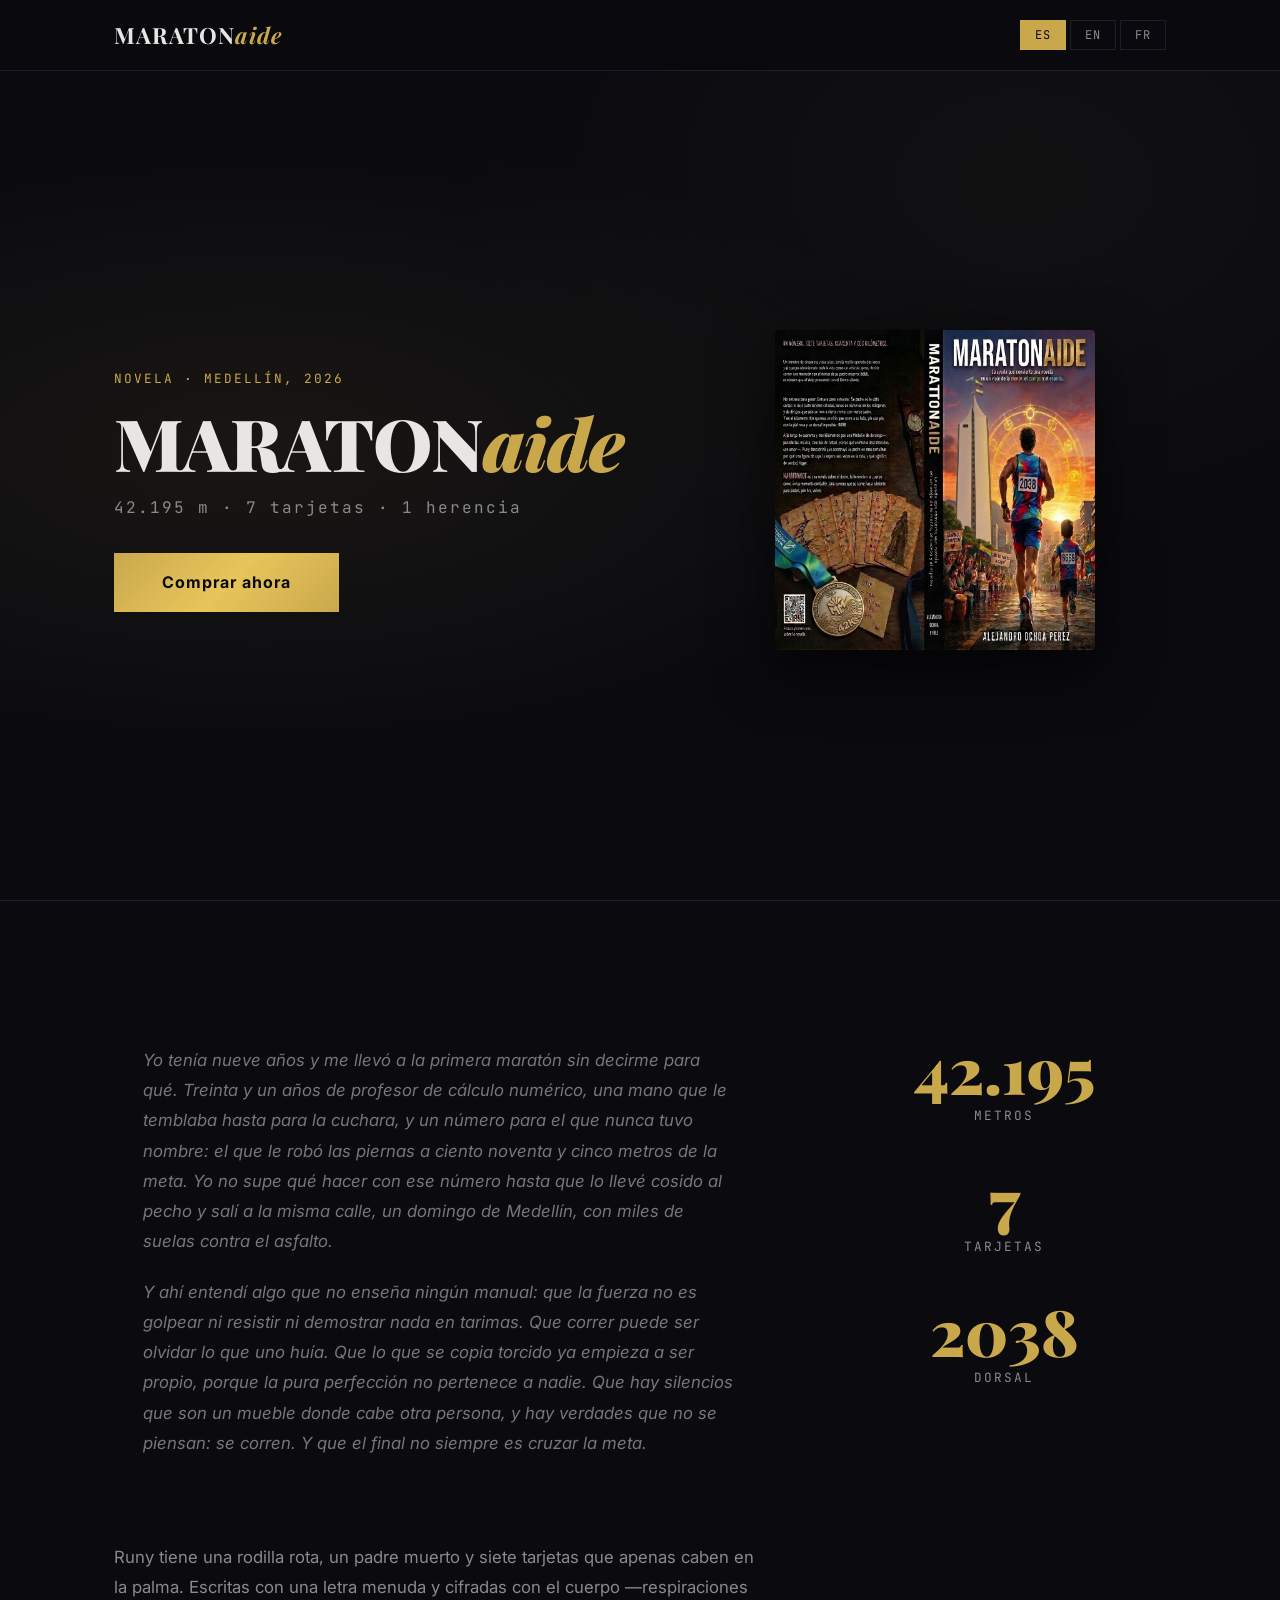
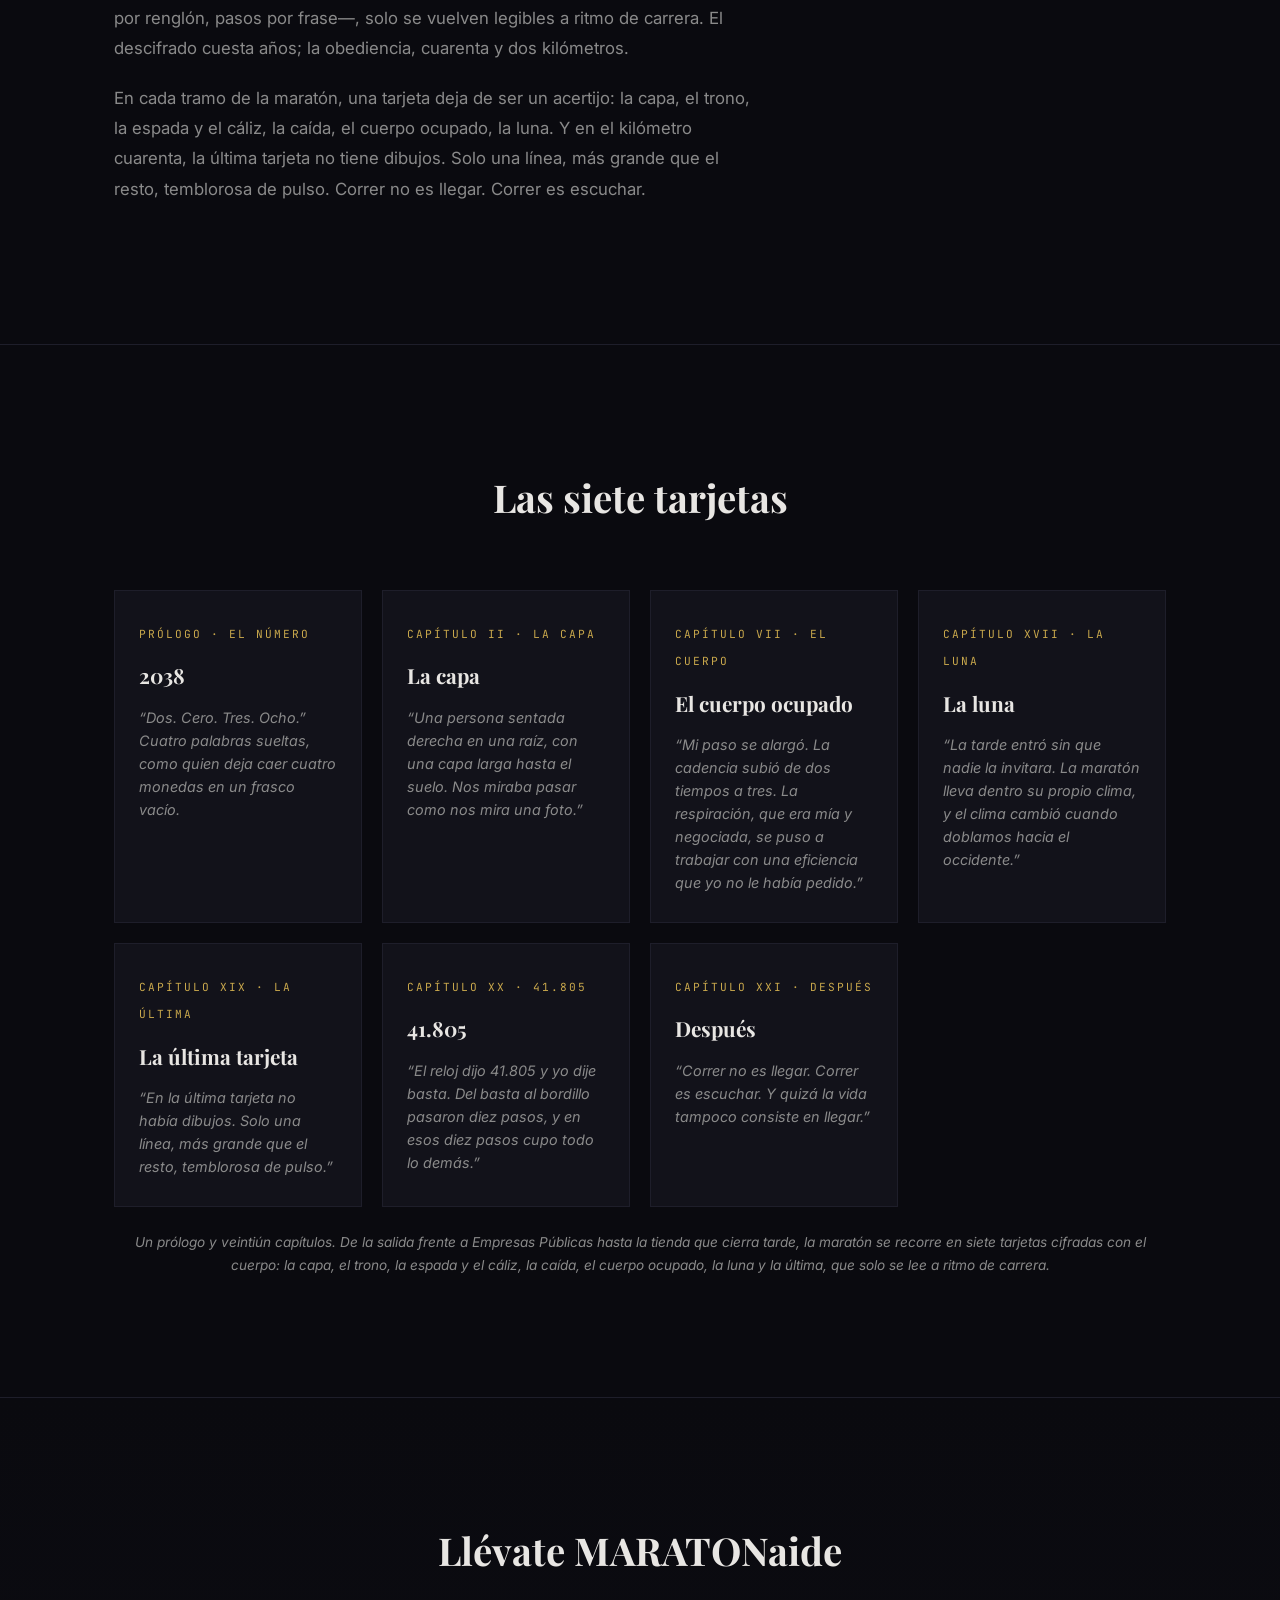
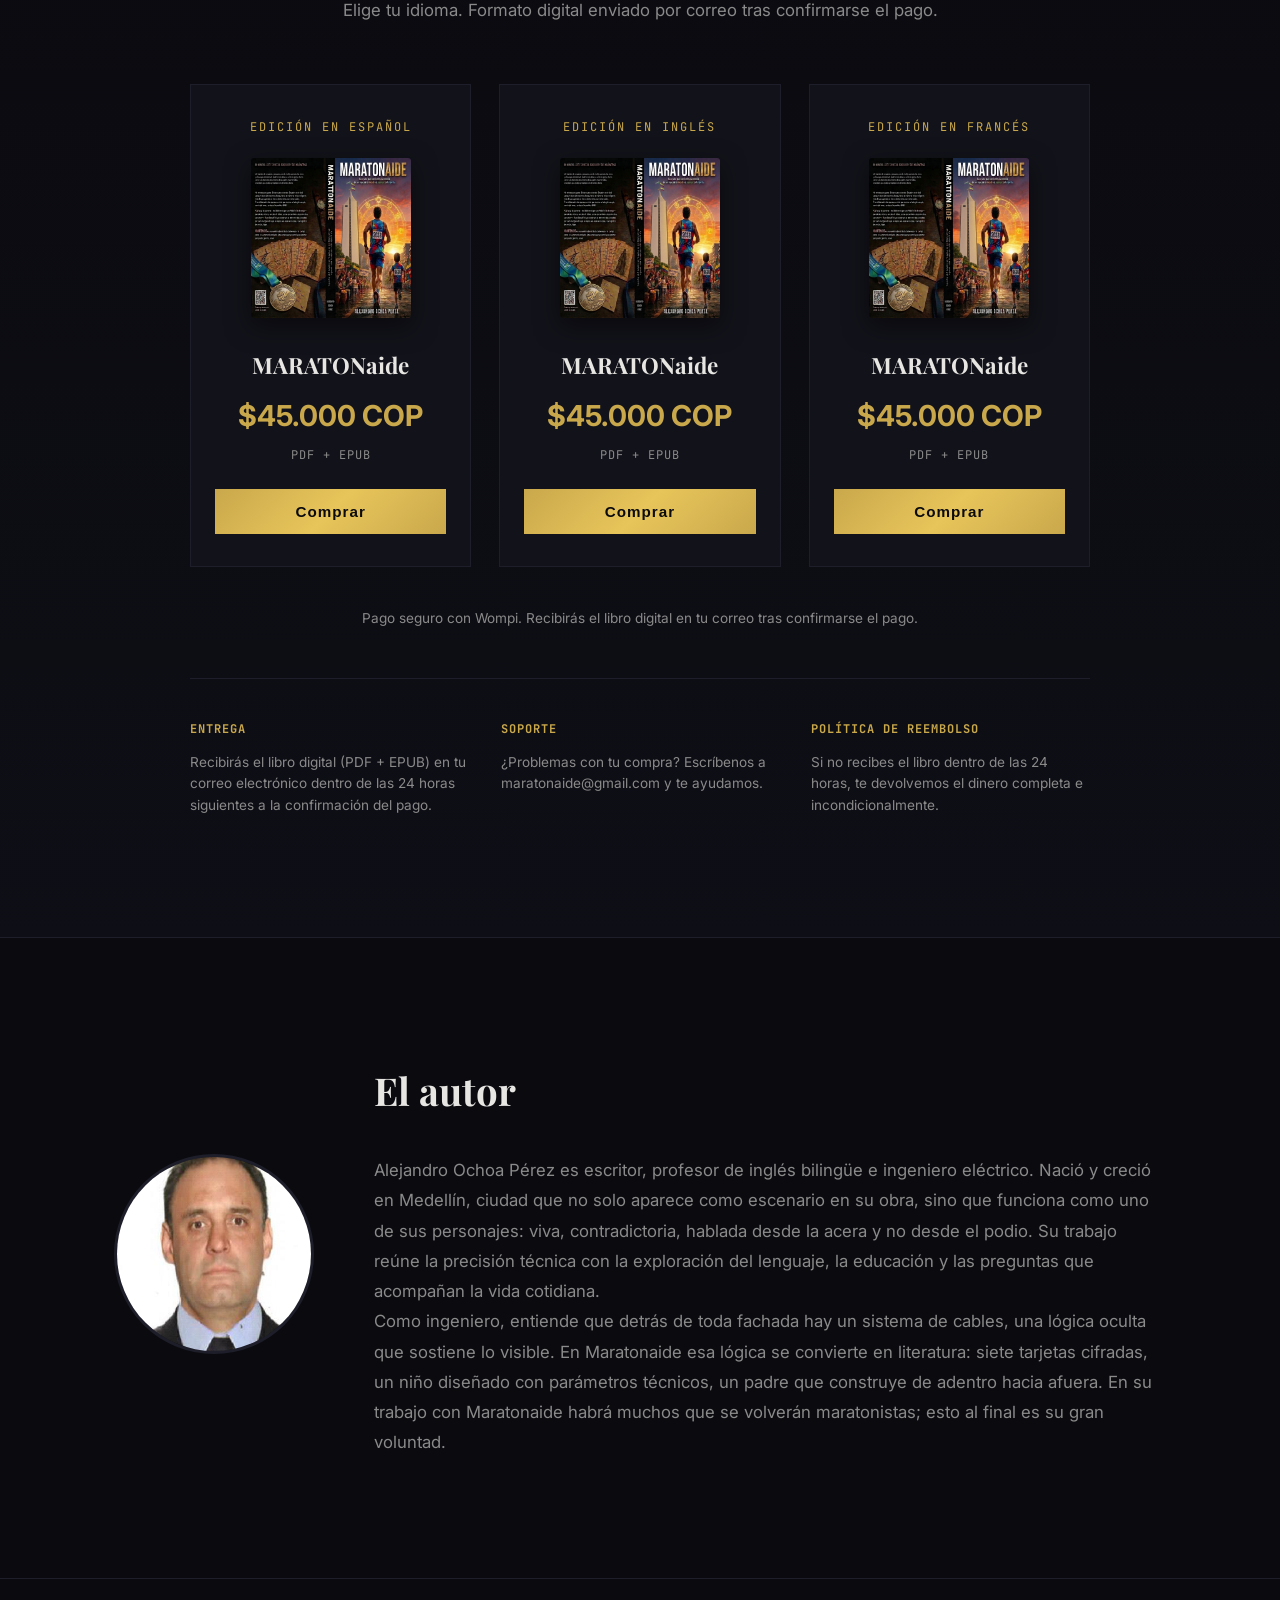
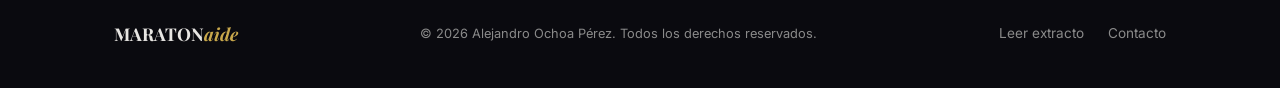
==== commit 584d0f85: "fix: quitar encabezado HISTORIA de la sección about" ====
--- a/index.html
+++ b/index.html
@@ -58,7 +58,7 @@
                 <p data-es="Y ahí entendí algo que no enseña ningún manual: que la fuerza no es golpear ni resistir ni demostrar nada en tarimas. Que correr puede ser olvidar lo que uno huía. Que lo que se copia torcido ya empieza a ser propio, porque la pura perfección no pertenece a nadie. Que hay silencios que son un mueble donde cabe otra persona, y hay verdades que no se piensan: se corren. Y que el final no siempre es cruzar la meta." data-en="And there I understood something no manual teaches: that strength is not to strike, or resist, or prove anything on stages. That running can be forgetting what you were fleeing. That what you copy crooked already begins to be yours, because perfect belonging belongs to no one. That there are silences that are a piece of furniture where another person fits, and there are truths you don’t think: you run them. And that the finish is not always crossing the tape." data-fr="Et là j’ai compris quelque chose qu’aucun manuel n’enseigne : que la force n’est pas frapper, ni résister, ni prouver quoi que ce soit sur les tréteaux. Que courir peut être oublier ce qu’on fuyait. Que ce qu’on copie de travers commence déjà à nous appartenir, car la pure perfection n’appartient à personne. Il y a des silences qui sont un meuble où une autre personne tient, et il y a des vérités qu’on ne pense pas : on les court. Et que l’arrivée n’est pas toujours franchir le ruban." style="margin-top:1rem;">Y ahí entendí algo que no enseña ningún manual: que la fuerza no es golpear ni resistir ni demostrar nada en tarimas. Que correr puede ser olvidar lo que uno huía. Que lo que se copia torcido ya empieza a ser propio, porque la pura perfección no pertenece a nadie. Que hay silencios que son un mueble donde cabe otra persona, y hay verdades que no se piensan: se corren. Y que el final no siempre es cruzar la meta.</p>
             </div>
 
-                    <h2 class="section-title" data-es="La historia" data-en="The story" data-fr="L'histoire">La historia</h2>
+                    
                     <p data-es="Runy tiene una rodilla rota, un padre muerto y siete tarjetas que apenas caben en la palma. Escritas con una letra menuda y cifradas con el cuerpo —respiraciones por renglón, pasos por frase—, solo se vuelven legibles a ritmo de carrera. El descifrado cuesta años; la obediencia, cuarenta y dos kilómetros." data-en="Runy has a broken knee, a dead father, and seven cards that barely fit in the palm of his hand. Written in small, slanted script and encoded with the body —breaths per line, steps per sentence— they only become legible at running pace. Decoding them takes years; obeying them takes forty-two kilometers." data-fr="Runy a un genou blessé, un père mort et sept cartes qui tiennent à peine dans la paume. Écrites d'une écriture menue et chiffrées avec le corps —des respirations par ligne, des pas par phrase—, elles ne deviennent lisibles qu'au rythme de la course. Les déchiffrer prend des années ; les obéir prend quarante-deux kilomètres.">Runy tiene una rodilla rota, un padre muerto y siete tarjetas que apenas caben en la palma. Escritas con una letra menuda y cifradas con el cuerpo —respiraciones por renglón, pasos por frase—, solo se vuelven legibles a ritmo de carrera. El descifrado cuesta años; la obediencia, cuarenta y dos kilómetros.</p>
                     <p data-es="En cada tramo de la maratón, una tarjeta deja de ser un acertijo: la capa, el trono, la espada y el cáliz, la caída, el cuerpo ocupado, la luna. Y en el kilómetro cuarenta, la última tarjeta no tiene dibujos. Solo una línea, más grande que el resto, temblorosa de pulso. Correr no es llegar. Correr es escuchar." data-en="Along the marathon, one card at a time stops being a riddle: the cape, the throne, the sword and the chalice, the fall, the occupied body, the moon. And at kilometer forty, the last card has no drawings. Only a line, larger than the rest, trembling with pulse. Running is not arriving. Running is listening." data-fr="Au fil du marathon, une carte après l'autre cesse d'être une énigme : la cape, le trône, l'épée et le calice, la chute, le corps occupé, la lune. Et au kilomètre quarante, la dernière carte ne porte aucun dessin. Seulement une ligne, plus grande que les autres, tremblante de pouls. Courir n'est pas arriver. Courir, c'est écouter.">En cada tramo de la maratón, una tarjeta deja de ser un acertijo: la capa, el trono, la espada y el cáliz, la caída, el cuerpo ocupado, la luna. Y en el kilómetro cuarenta, la última tarjeta no tiene dibujos. Solo una línea, más grande que el resto, temblorosa de pulso. Correr no es llegar. Correr es escuchar.</p>
                 </div>
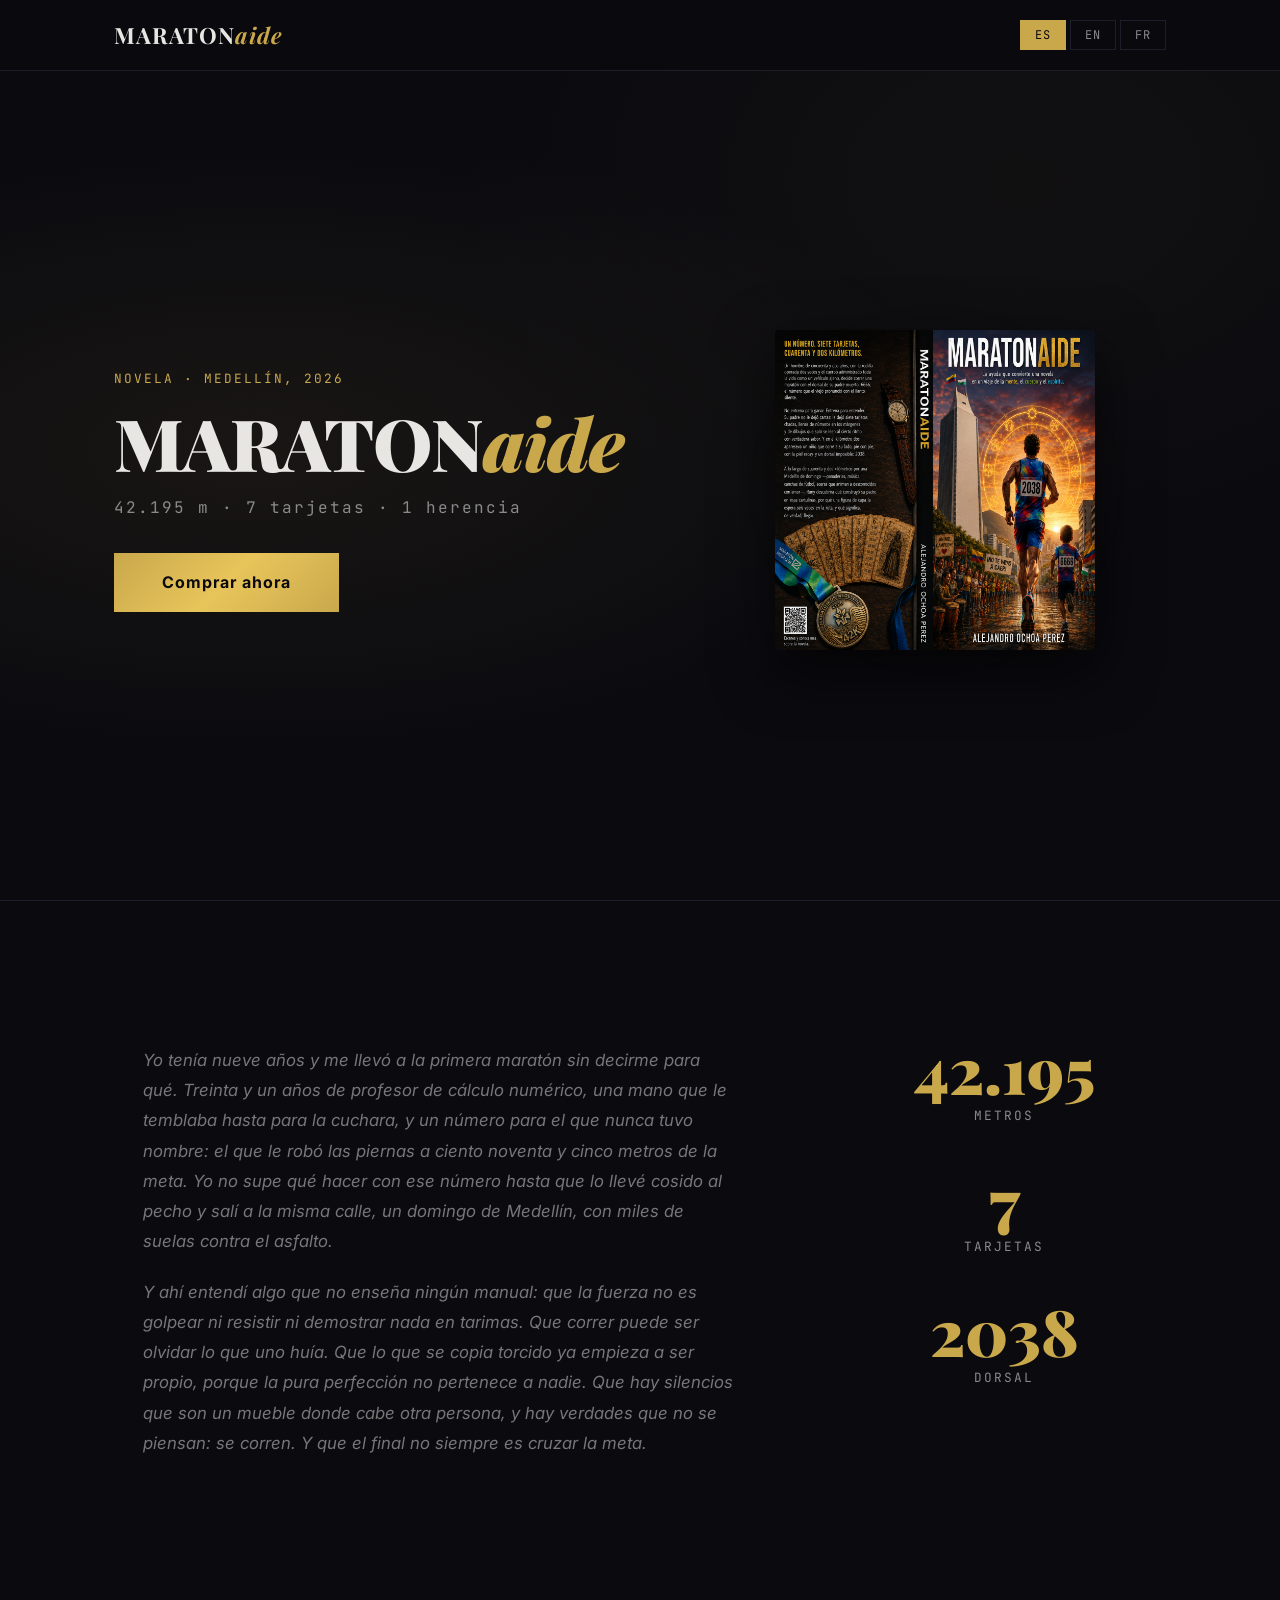
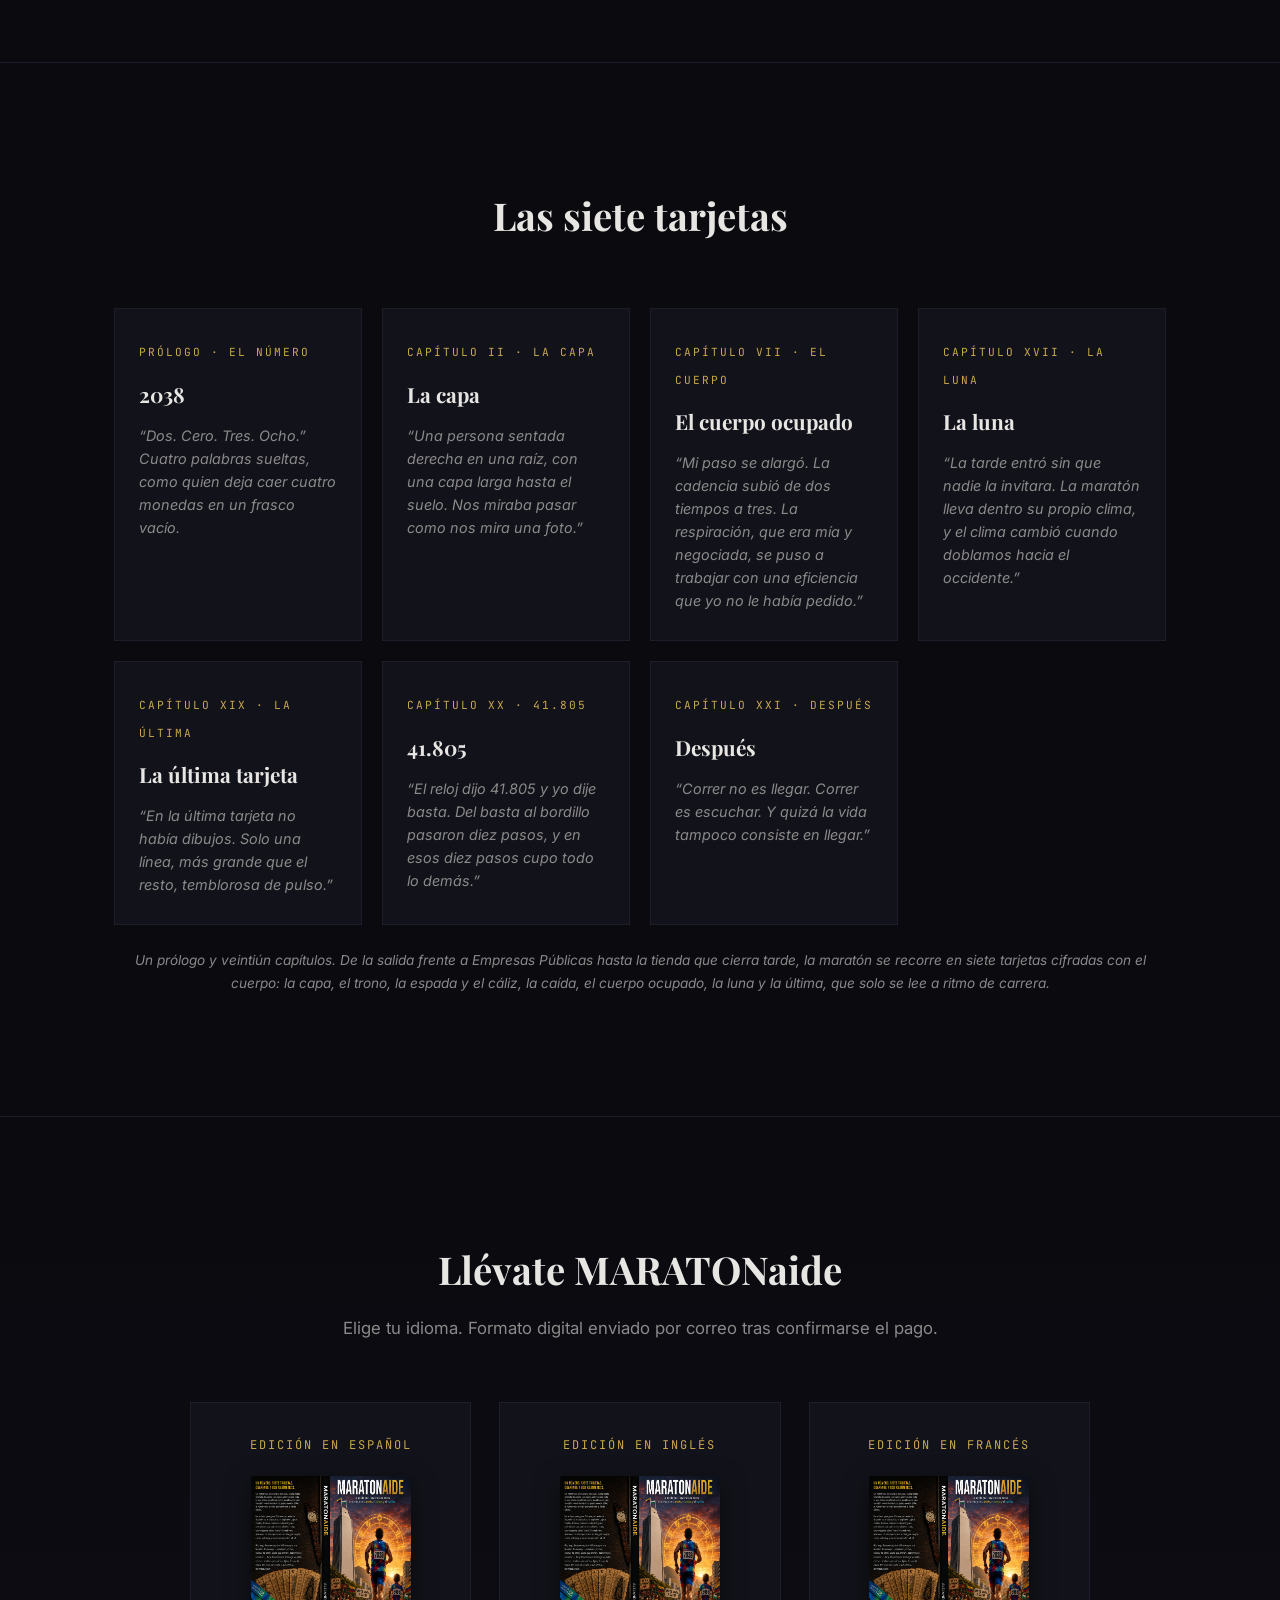
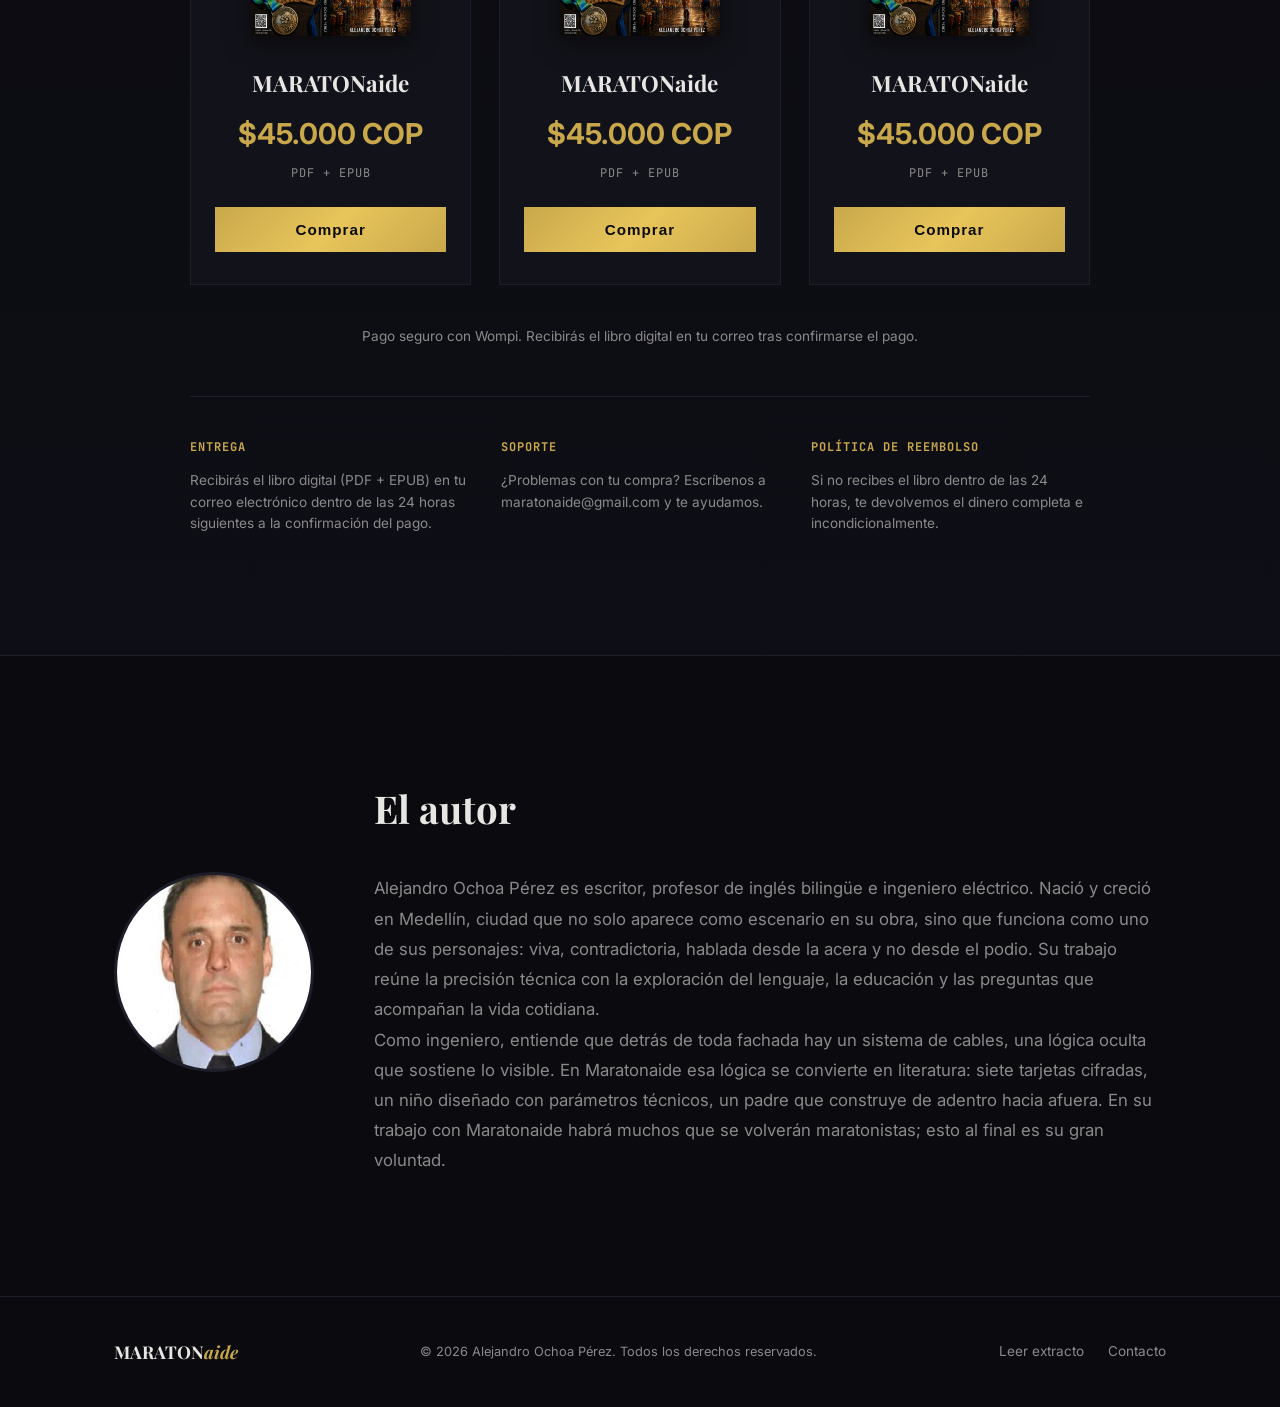
==== commit 984f1325: "fix: quitar párrafos de la sinopsis en about (dejando solo el extracto)" ====
--- a/index.html
+++ b/index.html
@@ -59,8 +59,7 @@
             </div>
 
                     
-                    <p data-es="Runy tiene una rodilla rota, un padre muerto y siete tarjetas que apenas caben en la palma. Escritas con una letra menuda y cifradas con el cuerpo —respiraciones por renglón, pasos por frase—, solo se vuelven legibles a ritmo de carrera. El descifrado cuesta años; la obediencia, cuarenta y dos kilómetros." data-en="Runy has a broken knee, a dead father, and seven cards that barely fit in the palm of his hand. Written in small, slanted script and encoded with the body —breaths per line, steps per sentence— they only become legible at running pace. Decoding them takes years; obeying them takes forty-two kilometers." data-fr="Runy a un genou blessé, un père mort et sept cartes qui tiennent à peine dans la paume. Écrites d'une écriture menue et chiffrées avec le corps —des respirations par ligne, des pas par phrase—, elles ne deviennent lisibles qu'au rythme de la course. Les déchiffrer prend des années ; les obéir prend quarante-deux kilomètres.">Runy tiene una rodilla rota, un padre muerto y siete tarjetas que apenas caben en la palma. Escritas con una letra menuda y cifradas con el cuerpo —respiraciones por renglón, pasos por frase—, solo se vuelven legibles a ritmo de carrera. El descifrado cuesta años; la obediencia, cuarenta y dos kilómetros.</p>
-                    <p data-es="En cada tramo de la maratón, una tarjeta deja de ser un acertijo: la capa, el trono, la espada y el cáliz, la caída, el cuerpo ocupado, la luna. Y en el kilómetro cuarenta, la última tarjeta no tiene dibujos. Solo una línea, más grande que el resto, temblorosa de pulso. Correr no es llegar. Correr es escuchar." data-en="Along the marathon, one card at a time stops being a riddle: the cape, the throne, the sword and the chalice, the fall, the occupied body, the moon. And at kilometer forty, the last card has no drawings. Only a line, larger than the rest, trembling with pulse. Running is not arriving. Running is listening." data-fr="Au fil du marathon, une carte après l'autre cesse d'être une énigme : la cape, le trône, l'épée et le calice, la chute, le corps occupé, la lune. Et au kilomètre quarante, la dernière carte ne porte aucun dessin. Seulement une ligne, plus grande que les autres, tremblante de pouls. Courir n'est pas arriver. Courir, c'est écouter.">En cada tramo de la maratón, una tarjeta deja de ser un acertijo: la capa, el trono, la espada y el cáliz, la caída, el cuerpo ocupado, la luna. Y en el kilómetro cuarenta, la última tarjeta no tiene dibujos. Solo una línea, más grande que el resto, temblorosa de pulso. Correr no es llegar. Correr es escuchar.</p>
+                    
                 </div>
                 <div class="about-stats">
                     <div class="stat">
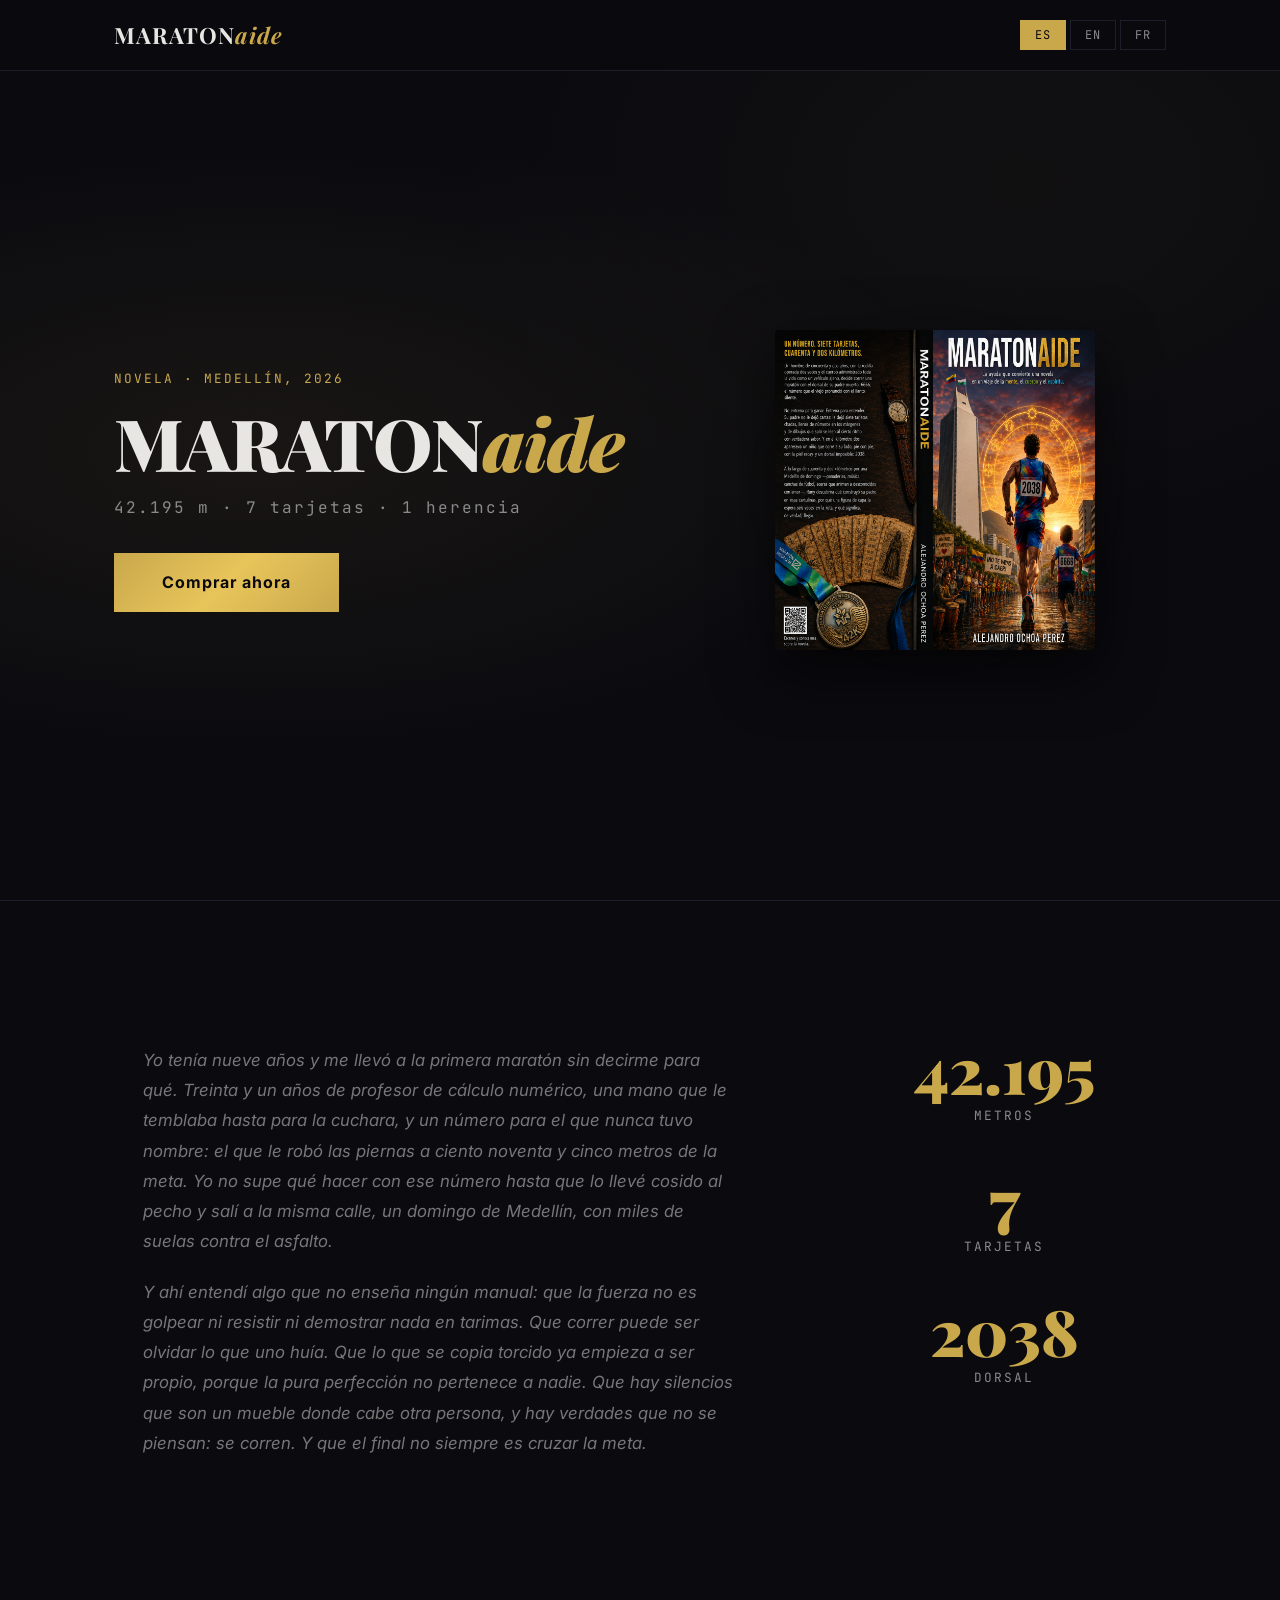
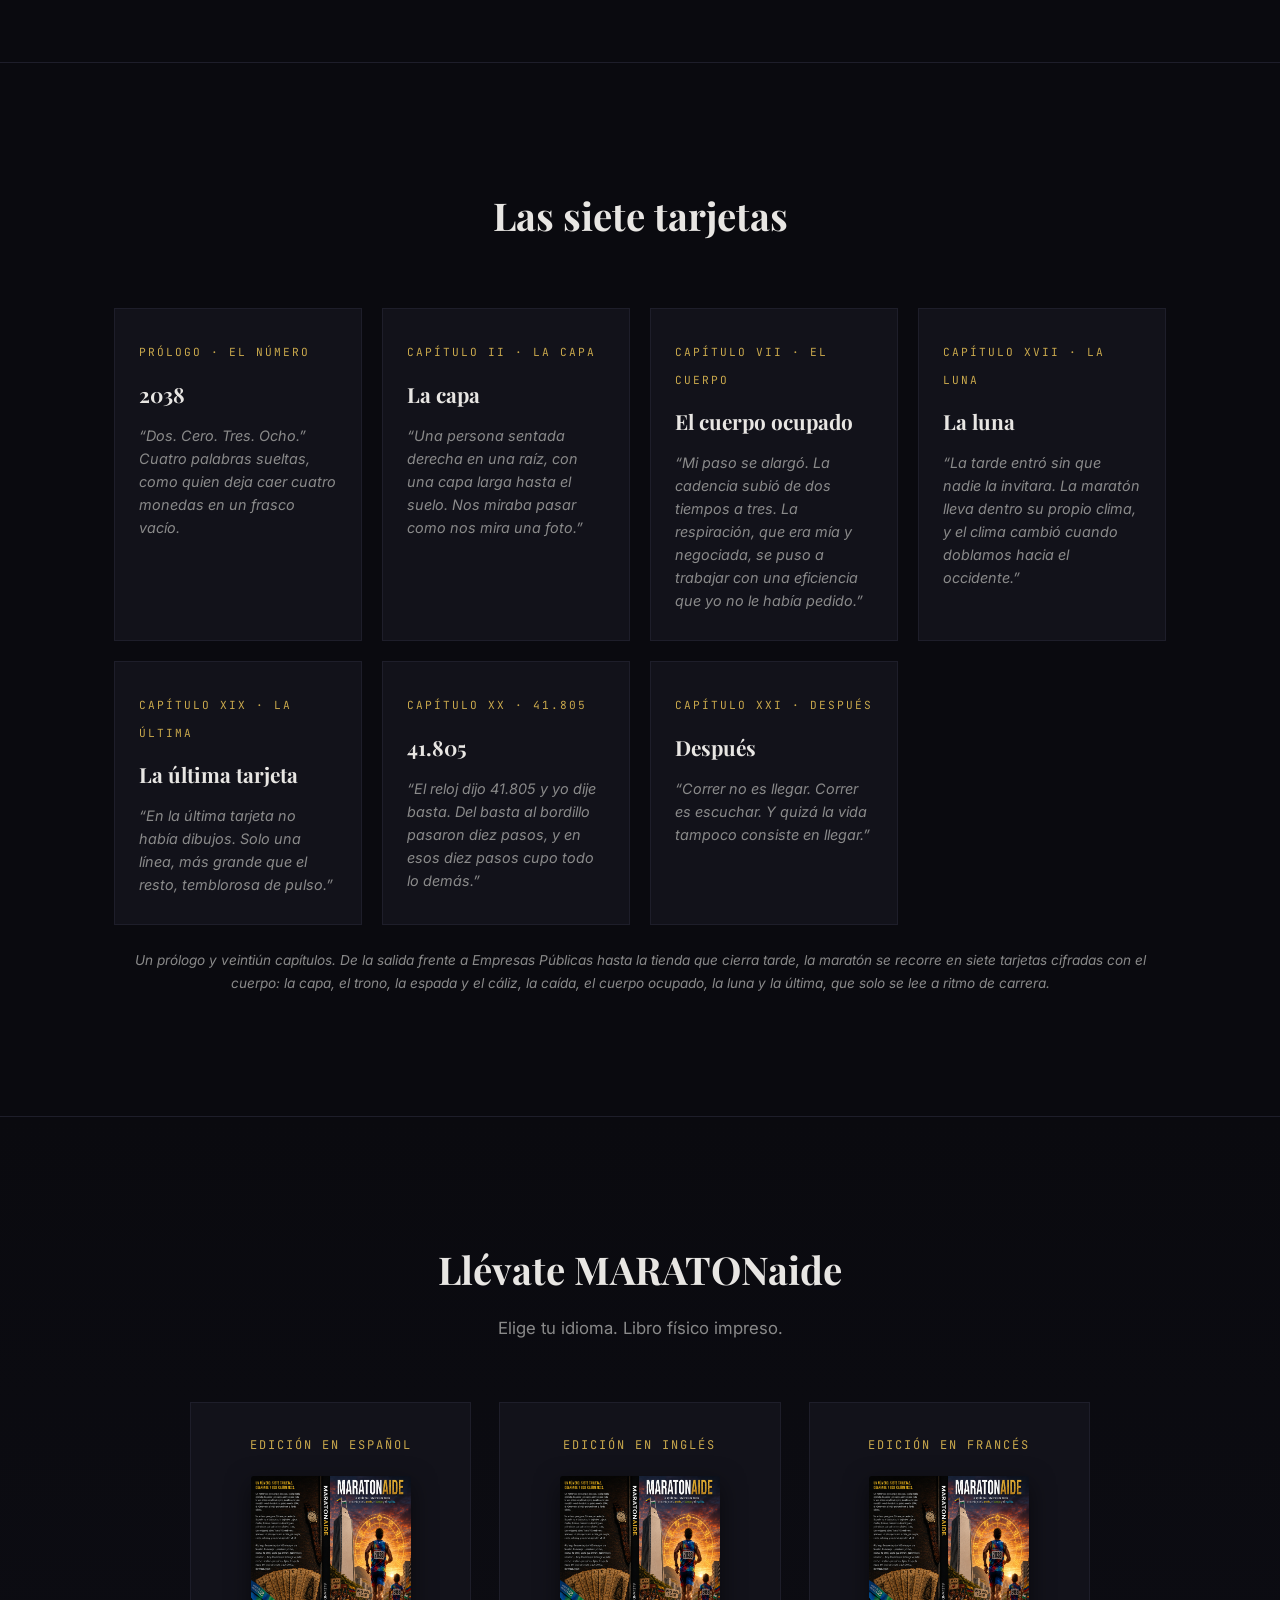
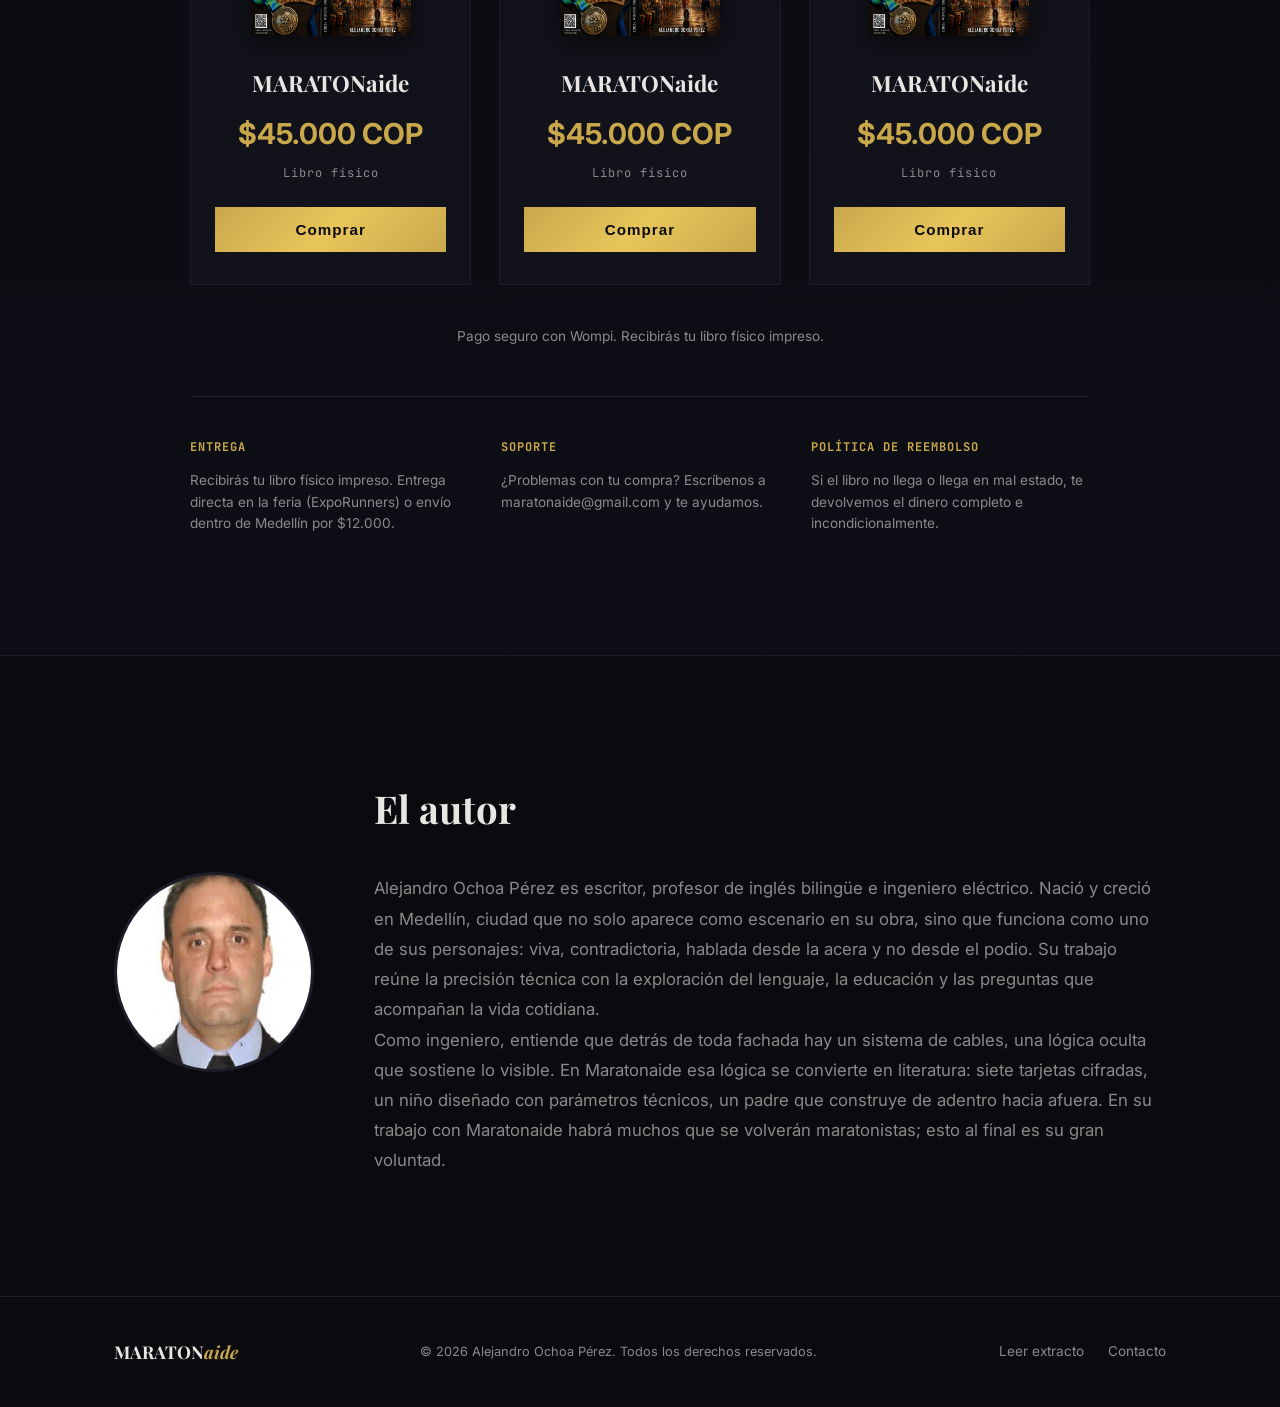
==== commit 2ebcf54d: "feat: vender libro físico impreso — eliminar referencias a PDF/EPUB y entrega digital" ====
--- a/index.html
+++ b/index.html
@@ -128,7 +128,7 @@
     <section class="buy" id="comprar">
         <div class="container">
             <h2 class="section-title" data-es="Llévate MARATONaide" data-en="Take MARATONaide home" data-fr="Emportez MARATONaide">Llévate MARATONaide</h2>
-            <p class="buy-subtitle" data-es="Elige tu idioma. Formato digital enviado por correo tras confirmarse el pago." data-en="Choose your language. Digital format sent by email once payment is confirmed." data-fr="Choisissez votre langue. Format numérique envoyé par e-mail une fois le paiement confirmé.">Elige tu idioma. Formato digital enviado por correo tras confirmarse el pago.</p>
+            <p class="buy-subtitle" data-es="Elige tu idioma. Libro físico impreso." data-en="Choose your language. Physical printed book." data-fr="Choisissez votre langue. Livre physique imprimé.">Elige tu idioma. Libro físico impreso.</p>
 
             <div class="buy-cards">
                 <!-- Spanish -->
@@ -139,7 +139,7 @@
                     </div>
                     <h3>MARATONaide</h3>
                     <p class="buy-card-price" data-es="$45.000 COP" data-en="Price at Wompi" data-fr="Prix sur Wompi">$45.000 COP</p>
-                    <p class="buy-card-format" data-es="PDF + EPUB" data-en="PDF + EPUB" data-fr="PDF + EPUB">PDF + EPUB</p>
+                    <p class="buy-card-format" data-es="Libro físico" data-en="Physical book" data-fr="Livre physique">Libro físico</p>
                     <button class="buy-btn" data-product="maratonaide-es" onclick="checkout('es')">
                         <span data-es="Comprar" data-en="Buy" data-fr="Acheter">Comprar</span>
                     </button>
@@ -153,7 +153,7 @@
                     </div>
                     <h3>MARATONaide</h3>
                     <p class="buy-card-price" data-es="$45.000 COP" data-en="$45.000 COP" data-fr="$45.000 COP">$45.000 COP</p>
-                    <p class="buy-card-format" data-es="PDF + EPUB" data-en="PDF + EPUB" data-fr="PDF + EPUB">PDF + EPUB</p>
+                    <p class="buy-card-format" data-es="Libro físico" data-en="Physical book" data-fr="Livre physique">Libro físico</p>
                     <button class="buy-btn" data-product="maratonaide-en" onclick="checkout('en')">
                         <span data-es="Comprar" data-en="Buy" data-fr="Acheter">Comprar</span>
                     </button>
@@ -167,19 +167,19 @@
                     </div>
                     <h3>MARATONaide</h3>
                     <p class="buy-card-price" data-es="$45.000 COP" data-en="$45.000 COP" data-fr="$45.000 COP">$45.000 COP</p>
-                    <p class="buy-card-format" data-es="PDF + EPUB" data-en="PDF + EPUB" data-fr="PDF + EPUB">PDF + EPUB</p>
+                    <p class="buy-card-format" data-es="Libro físico" data-en="Physical book" data-fr="Livre physique">Libro físico</p>
                     <button class="buy-btn" data-product="maratonaide-fr" onclick="checkout('fr')">
                         <span data-es="Comprar" data-en="Buy" data-fr="Acheter">Comprar</span>
                     </button>
                 </div>
             </div>
 
-            <p class="buy-note" data-es="Pago seguro con Wompi. Recibirás el libro digital en tu correo tras confirmarse el pago." data-en="Secure payment with Wompi. You will receive the digital book by email once payment is confirmed." data-fr="Paiement sécurisé avec Wompi. Vous recevrez le livre numérique par e-mail une fois le paiement confirmé.">Pago seguro con Wompi. Recibirás el libro digital en tu correo tras confirmarse el pago.</p>
+            <p class="buy-note" data-es="Pago seguro con Wompi. Recibirás tu libro físico impreso." data-en="Secure payment with Wompi. You will receive your printed physical book." data-fr="Paiement sécurisé avec Wompi. Vous recevrez votre livre physique imprimé.">Pago seguro con Wompi. Recibirás tu libro físico impreso.</p>
 
             <div class="delivery-info">
                 <div class="delivery-item">
                     <h4 data-es="Entrega" data-en="Delivery" data-fr="Livraison">Entrega</h4>
-                    <p data-es="Recibirás el libro digital (PDF + EPUB) en tu correo electrónico dentro de las 24 horas siguientes a la confirmación del pago." data-en="You will receive the digital book (PDF + EPUB) in your email within 24 hours of payment confirmation." data-fr="Vous recevrez le livre numérique (PDF + EPUB) dans votre e-mail dans les 24 heures suivant la confirmation du paiement.">Recibirás el libro digital (PDF + EPUB) en tu correo electrónico dentro de las 24 horas siguientes a la confirmación del pago.</p>
+                    <p data-es="Recibirás tu libro físico impreso. Entrega directa en la feria (ExpoRunners) o envío dentro de Medellín por $12.000." data-en="You will receive your printed physical book. Direct delivery at the fair (ExpoRunners) or shipping within Medellín for $12,000." data-fr="Vous recevrez votre livre physique imprimé. Remise directe à la foire (ExpoRunners) ou expédition à Medellín pour 12 000 $.">Recibirás tu libro físico impreso. Entrega directa en la feria (ExpoRunners) o envío dentro de Medellín por $12.000.</p>
                 </div>
                 <div class="delivery-item">
                     <h4 data-es="Soporte" data-en="Support" data-fr="Support">Soporte</h4>
@@ -187,7 +187,7 @@
                 </div>
                 <div class="delivery-item">
                     <h4 data-es="Política de reembolso" data-en="Refund policy" data-fr="Politique de remboursement">Política de reembolso</h4>
-                    <p data-es="Si no recibes el libro dentro de las 24 horas, te devolvemos el dinero completa e incondicionalmente." data-en="If you don't receive the book within 24 hours, we will refund your money in full and unconditionally." data-fr="Si vous ne recevez pas le livre sous 24 heures, nous vous rembourserons intégralement et sans condition.">Si no recibes el libro dentro de las 24 horas, te devolvemos el dinero completa e incondicionalmente.</p>
+                    <p data-es="Si el libro no llega o llega en mal estado, te devolvemos el dinero completo e incondicionalmente." data-en="If the book does not arrive or arrives damaged, we will refund your money in full and unconditionally." data-fr="Si le livre n’arrive pas ou arrive endommagé, nous vous rembourserons intégralement et sans condition.">Si el libro no llega o llega en mal estado, te devolvemos el dinero completo e incondicionalmente.</p>
                 </div>
             </div>
         </div>
@@ -229,7 +229,7 @@
         <div class="modal-content">
             <button class="modal-close" type="button" aria-label="Cerrar" data-aria-label-es="Cerrar" data-aria-label-en="Close" data-aria-label-fr="Fermer" onclick="closeModal()">&times;</button>
             <h3 id="order-modal-title" class="modal-title" data-es="Completar pedido" data-en="Complete order" data-fr="Finaliser la commande">Completar pedido</h3>
-            <p class="modal-subtitle" data-es="Indica a qué correo enviaremos tu libro digital cuando Wompi confirme el pago." data-en="Tell us where to send your digital book once Wompi confirms payment." data-fr="Indiquez où envoyer votre livre numérique une fois le paiement confirmé par Wompi.">Indica a qué correo enviaremos tu libro digital cuando Wompi confirme el pago.</p>
+            <p class="modal-subtitle" data-es="Indica a qué correo enviaremos tu libro físico cuando Wompi confirme el pago." data-en="Tell us where to send your physical book once Wompi confirms payment." data-fr="Indiquez où envoyer votre livre physique une fois le paiement confirmé par Wompi.">Indica a qué correo enviaremos tu libro físico cuando Wompi confirme el pago.</p>
 
             <form id="order-form" onsubmit="submitOrder(event)">
                 <input type="hidden" id="order-lang" value="es">
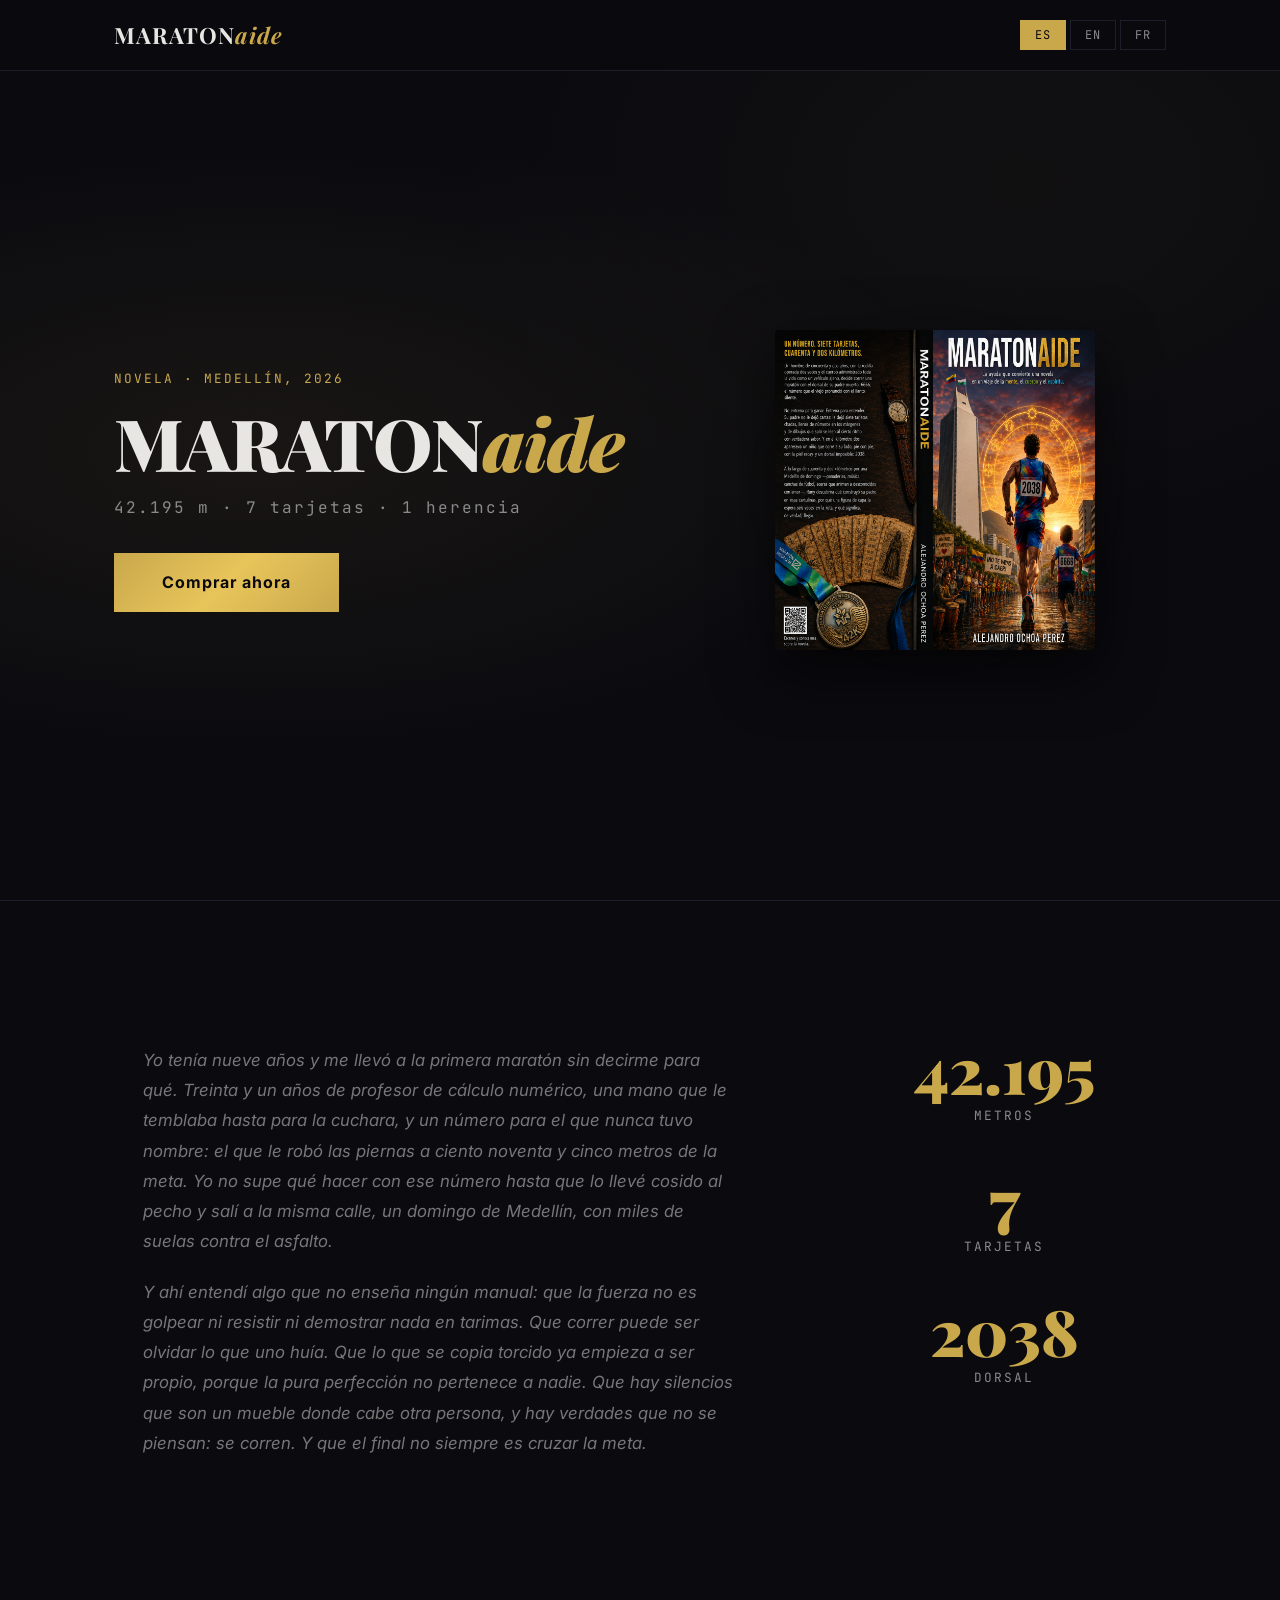
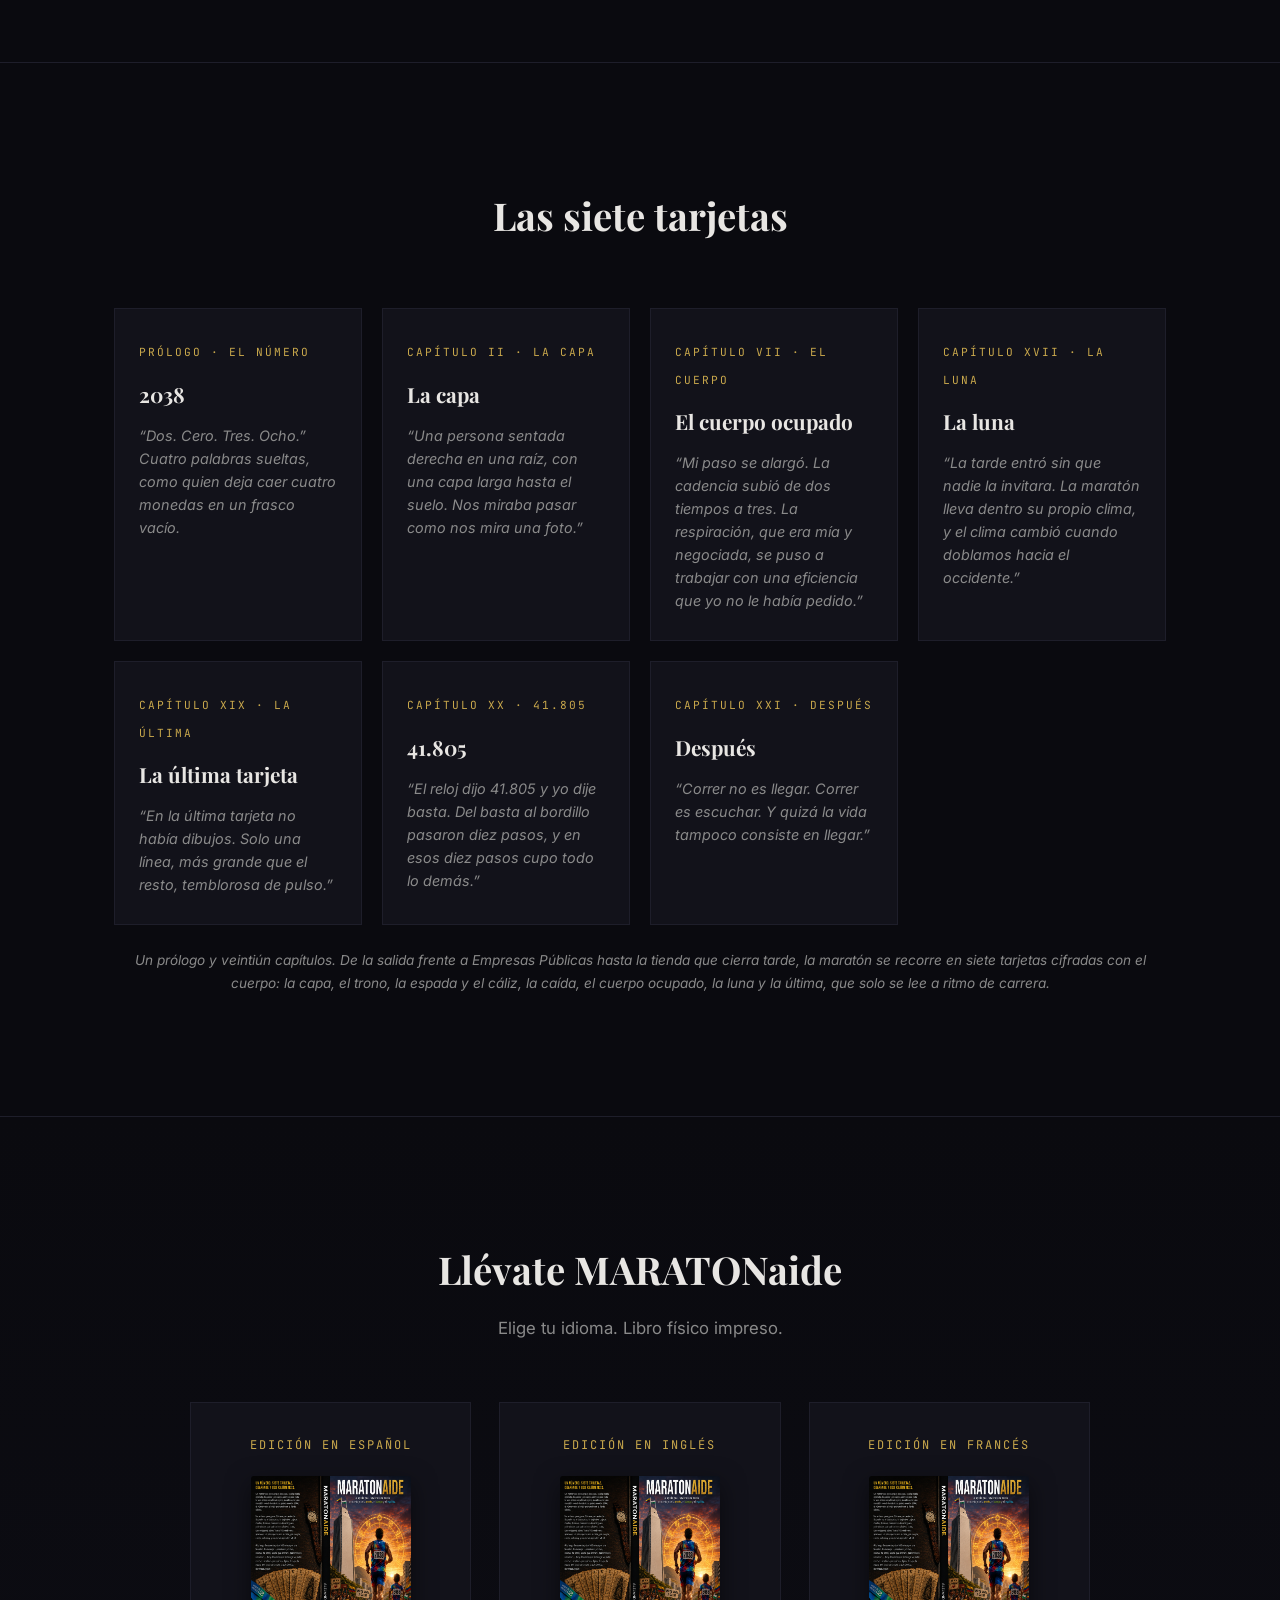
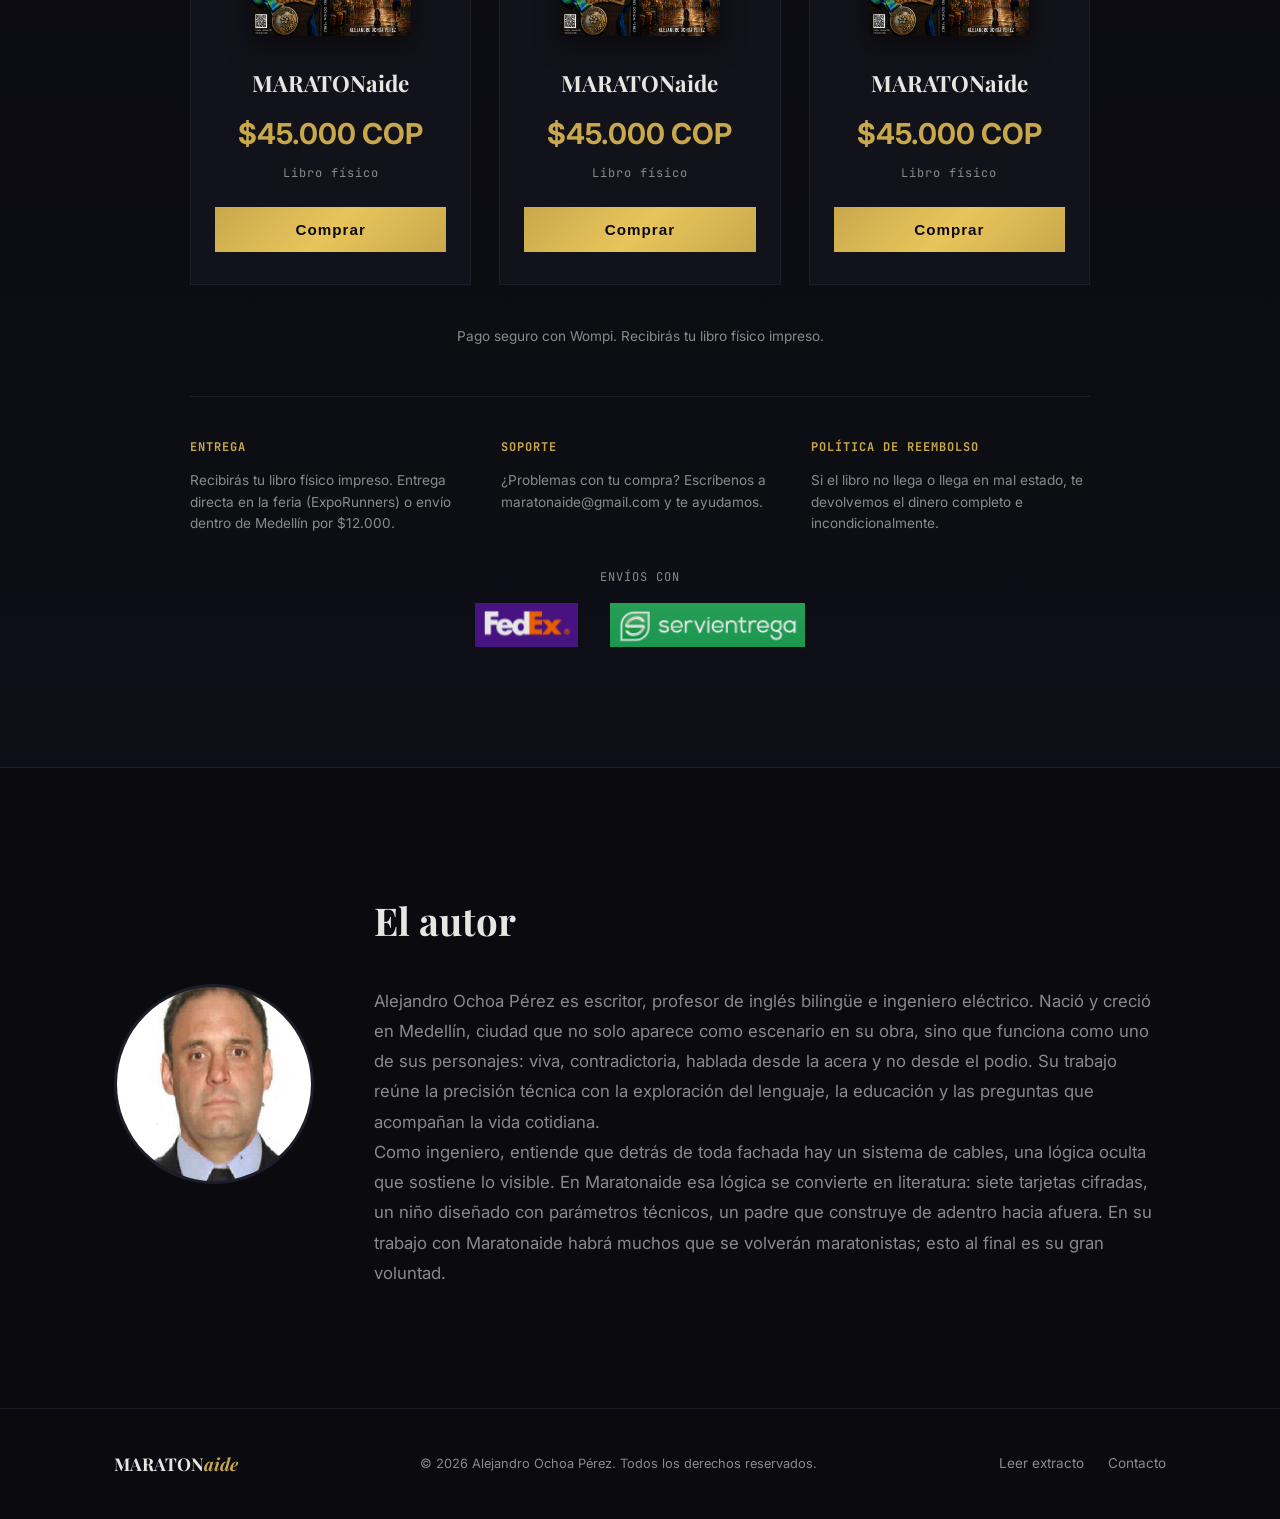
==== commit 2ff453ce: "feat: agregar logos FEDEX y SERVIENTREGA a la sección de envío" ====
--- a/index.html
+++ b/index.html
@@ -190,6 +190,12 @@
                     <p data-es="Si el libro no llega o llega en mal estado, te devolvemos el dinero completo e incondicionalmente." data-en="If the book does not arrive or arrives damaged, we will refund your money in full and unconditionally." data-fr="Si le livre n’arrive pas ou arrive endommagé, nous vous rembourserons intégralement et sans condition.">Si el libro no llega o llega en mal estado, te devolvemos el dinero completo e incondicionalmente.</p>
                 </div>
             </div>
+
+            <p class="shipping-title" data-es="Envíos con" data-en="Delivered by" data-fr="Livraison par">Envíos con</p>
+            <div class="shipping-logos">
+                <img class="shipping-logo" src="img/logo_fedex.png" alt="FedEx" loading="lazy">
+                <img class="shipping-logo" src="img/logo_servientrega.png" alt="Servientrega" loading="lazy">
+            </div>
         </div>
     </section>
 
--- a/css/style.css
+++ b/css/style.css
@@ -472,6 +472,34 @@
     line-height: 1.6;
 }
 
+.shipping-title {
+    margin: 32px auto 0;
+    max-width: 900px;
+    font-family: 'JetBrains Mono', monospace;
+    font-size: 0.75rem;
+    color: var(--text-muted);
+    letter-spacing: 1px;
+    text-transform: uppercase;
+    text-align: center;
+}
+
+.shipping-logos {
+    display: flex;
+    gap: 32px;
+    justify-content: center;
+    align-items: center;
+    margin: 16px auto 0;
+    max-width: 900px;
+    flex-wrap: wrap;
+}
+
+.shipping-logo {
+    height: 44px;
+    width: auto;
+    object-fit: contain;
+    opacity: 0.9;
+}
+
 /* AUTHOR */
 .author {
     padding: 120px 0;
